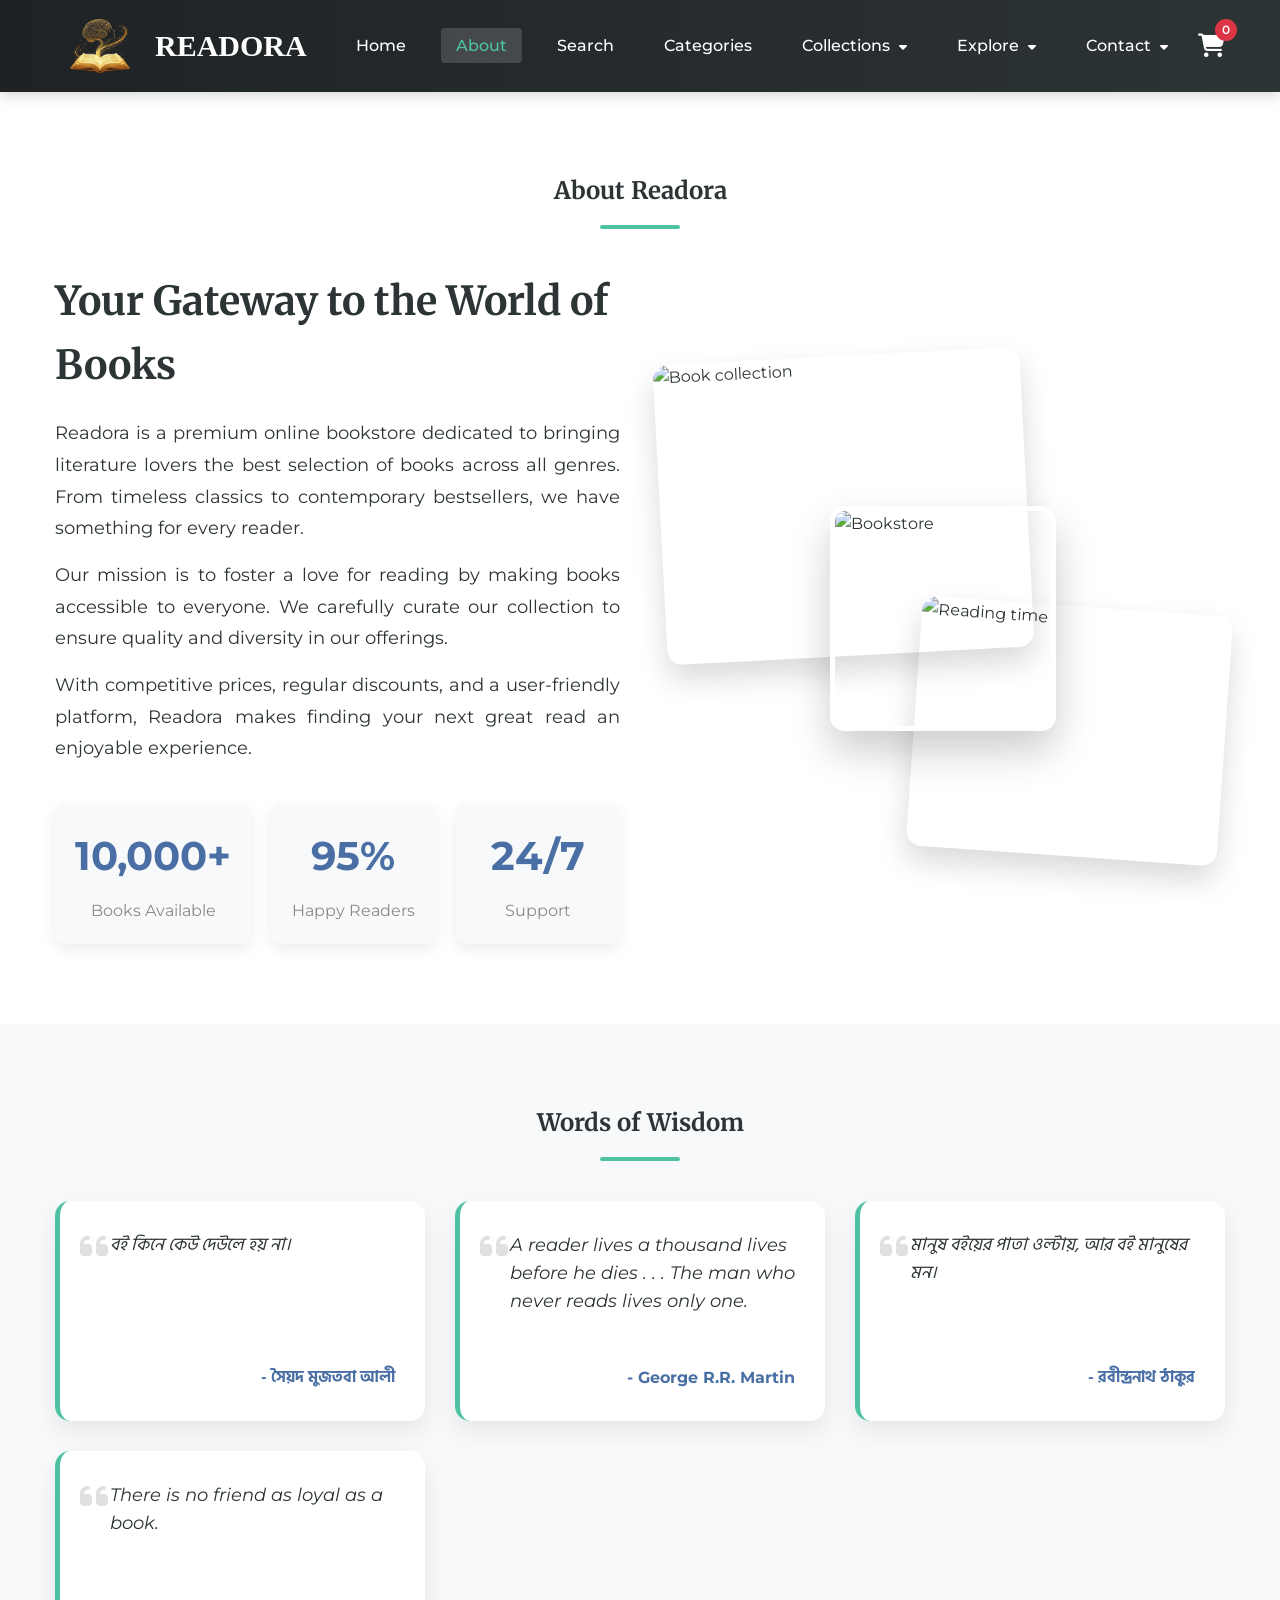
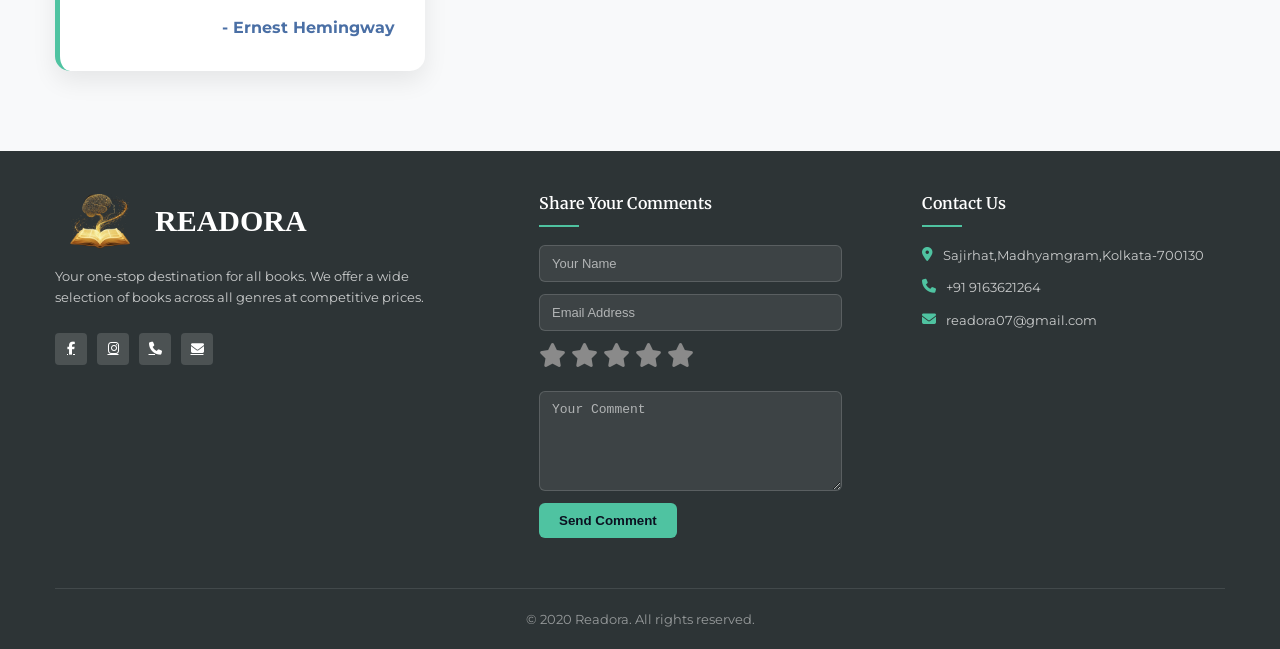
==== about.html @ 70862dcf "Add files via upload" ====
<!DOCTYPE html>
<html lang="en">
<head>
    <meta charset="UTF-8">
    <meta name="viewport" content="width=device-width, initial-scale=1.0">
    <title>About Readora - Online Book Store</title>
    <link rel="stylesheet" href="https://cdnjs.cloudflare.com/ajax/libs/font-awesome/6.4.0/css/all.min.css">
    <link href="https://fonts.googleapis.com/css2?family=Merriweather:wght@300;400;700&family=Montserrat:wght@300;400;500;700&display=swap" rel="stylesheet">
    <link href="https://fonts.googleapis.com/css2?family=Hind+Siliguri:wght@400;700&display=swap" rel="stylesheet">
    <style>
        * {
            margin: 0;
            padding: 0;
            box-sizing: border-box;
        }

        :root {
            --primary: #4a6fa5;
            --secondary: #166088;
            --accent: #4fc3a1;
            --accent-dark: #3a9378;
            --light: #f8f9fa;
            --dark: #2d3436;
            --darker: #1e2224;
            --danger: #dc3545;
            --success: #28a745;
            --warning: #ffc107;
            --gray: #8a8a8a;
            --light-gray: #e0e0e0;
        }

        body {
            background-color: #f5f7f9;
            color: var(--dark);
            line-height: 1.6;
            font-family: 'Montserrat', sans-serif;
            scroll-behavior: smooth;
        }

        h1, h2, h3, h4, h5 {
            font-family: 'Merriweather', serif;
            font-weight: 700;
        }

        .container {
            width: 100%;
            max-width: 1200px;
            margin: 0 auto;
            padding: 0 15px;
        }

        /* Header Styles */
        header {
            background: linear-gradient(to right, var(--darker), var(--dark));
            color: white;
            padding: 1rem 0;
            box-shadow: 0 4px 12px rgba(0, 0, 0, 0.15);
            position: sticky;
            top: 0;
            z-index: 100;
        }

        .header-content {
            display: flex;
            justify-content: space-between;
            align-items: center;
        }

        .logo { font-size: 1.8rem; font-weight: 700; display: flex; align-items: center; text-decoration: none; color: white;}
        .logo i { margin-right: 10px; color: var(--accent); font-size: 2.2rem; }


        nav {
            display: flex;
            align-items: center;
        }

        nav ul {
            display: flex;
            list-style: none;
        }

        nav ul li {
            margin-left: 20px;
        }

        nav ul li a {
            color: white;
            text-decoration: none;
            font-weight: 500;
            padding: 8px 15px;
            border-radius: 4px;
            transition: all 0.3s;
        }

        nav ul li a:hover,
        nav ul li a.active {
            background: rgba(255, 255, 255, 0.15);
            color: var(--accent);
        }
        
        nav ul li.dropdown {
            position: relative;
        }

        nav ul li.dropdown .dropdown-menu {
            display: none;
            position: absolute;
            top: 100%;
            left: 0;
            background: var(--darker);
            list-style: none;
            padding: 10px 0;
            margin: 0;
            border-radius: 4px;
            box-shadow: 0 8px 16px rgba(0,0,0,0.3);
            min-width: 160px;
            opacity: 0;
            visibility: hidden;
            transition: opacity 0.3s ease, visibility 0.3s ease;
            z-index: 1001;
        }

        nav ul li.dropdown:hover .dropdown-menu {
            display: block;
            opacity: 1;
            visibility: visible;
        }

        nav ul li.dropdown .dropdown-menu li {
            margin: 0;
        }

        nav ul li.dropdown .dropdown-menu li a {
            padding: 10px 20px;
            display: block;
            width: 100%;
            text-align: left;
            white-space: nowrap;
        }
        nav ul li a .fa-caret-down {
            margin-left: 5px;
            font-size: 0.8em;
        }

        .header-right-icons {
            display: flex;
            align-items: center;
            gap: 25px;
        }

        .cart-icon {
            position: relative;
            cursor: pointer;
            font-size: 1.5rem;
        }

        .cart-badge {
            position: absolute;
            top: -8px;
            right: -12px;
            background: var(--danger);
            color: white;
            width: 22px;
            height: 22px;
            border-radius: 50%;
            display: flex;
            justify-content: center;
            align-items: center;
            font-size: 12px;
            font-weight: 600;
        }

        .menu-toggle {
            display: none;
            flex-direction: column;
            justify-content: space-around;
            width: 30px;
            height: 25px;
            background: transparent;
            border: none;
            cursor: pointer;
            padding: 0;
            z-index: 1001;
        }

        .menu-toggle span {
            width: 100%;
            height: 3px;
            background-color: white;
            border-radius: 5px;
            transition: all 0.3s linear;
        }
        
        .section-title {
            text-align: center;
            margin-bottom: 2.5rem;
            position: relative;
        }

        .section-title:after {
            content: '';
            display: block;
            width: 80px;
            height: 4px;
            background: var(--accent);
            margin: 15px auto;
            border-radius: 2px;
        }
        
        #about {
            background: white;
            padding: 80px 0;
            position: relative;
            overflow: hidden;
        }

        .about-content {
            display: grid;
            grid-template-columns: 1fr 1fr;
            gap: 40px;
            align-items: center;
            position: relative;
        }

        .about-text h2 {
            margin-bottom: 20px;
            font-size: 2.5rem;
        }

        .about-text p {
            margin-bottom: 15px;
            line-height: 1.8;
            font-size: 1.1rem;
            text-align: justify;
        }

        .about-image-collage {
            position: relative;
            height: 500px;
        }

        .about-img {
            position: absolute;
            border-radius: 15px;
            overflow: hidden;
            box-shadow: 0 15px 30px rgba(0, 0, 0, 0.15);
            transition: all 0.4s ease;
        }

        .about-img-1 {
            width: 65%;
            height: 60%;
            top: 0;
            left: 0;
            z-index: 2;
            transform: rotate(-3deg);
        }

        .about-img-2 {
            width: 55%;
            height: 50%;
            bottom: 0;
            right: 0;
            z-index: 2;
            transform: rotate(4deg);
        }

        .about-img-3 {
            width: 40%;
            height: 45%;
            top: 30%;
            left: 30%;
            z-index: 3;
            transform: rotate(0deg);
            border: 5px solid white;
            box-shadow: 0 20px 40px rgba(0, 0, 0, 0.2);
        }

        .about-img:hover {
            transform: scale(1.05) rotate(0deg);
            z-index: 4;
        }

        .about-img img {
            width: 100%;
            height: 100%;
            object-fit: cover;
        }

        .about-stats {
            display: grid;
            grid-template-columns: repeat(3, 1fr);
            gap: 20px;
            margin-top: 40px;
            text-align: center;
        }

        .stat-item {
            padding: 20px;
            background: var(--light);
            border-radius: 10px;
            box-shadow: 0 5px 15px rgba(0, 0, 0, 0.08);
        }

        .stat-number {
            font-size: 2.5rem;
            font-weight: 700;
            color: var(--primary);
            margin-bottom: 10px;
        }

        .stat-text {
            font-size: 1rem;
            color: var(--gray);
        }

        .quotes-section {
            padding: 80px 0;
            background-color: var(--light);
        }

        .quotes-grid {
            display: grid;
            grid-template-columns: repeat(auto-fit, minmax(280px, 1fr));
            gap: 30px;
        }

        .quote-card {
            background: white;
            padding: 30px;
            border-radius: 15px;
            box-shadow: 0 10px 25px rgba(0,0,0,0.08);
            border-left: 5px solid var(--accent);
            position: relative;
            transition: all 0.3s ease;
            display: flex;
            flex-direction: column;
            justify-content: space-between;
            min-height: 220px;
        }
        
        .quote-card:hover {
            transform: translateY(-8px);
            box-shadow: 0 15px 30px rgba(0,0,0,0.12);
        }
        
        .quote-card::before {
            content: '\f10d';
            font-family: "Font Awesome 6 Free";
            font-weight: 900;
            position: absolute;
            top: 20px;
            left: 20px;
            font-size: 2rem;
            color: var(--light-gray);
            z-index: 1;
        }

        .quote-text {
            font-size: 1.1rem;
            font-style: italic;
            margin-bottom: 15px;
            position: relative;
            z-index: 2;
            padding-left: 20px;
        }

        .quote-author {
            font-weight: 700;
            color: var(--primary);
            text-align: right;
            margin-top: auto;
        }
        
        .bengali-quote .quote-text,
        .bengali-quote .quote-author {
            font-family: 'Hind Siliguri', sans-serif;
        }

        /* Footer */
        footer { 
            background: #2d3436; 
            color: white; 
            padding: 40px 0 20px; 
        }
        
        .footer-content { 
            display: grid; 
            grid-template-columns: 2fr 1.5fr 1.5fr; 
            gap: 80px; 
            margin-bottom: 50px; 
        }
        
        .footer-logo { 
            font-size: 1.4rem; 
            font-weight: 700; 
            margin-bottom: 15px; 
            display: flex; 
            align-items: center; 
        }
        
        .footer-logo i { 
            margin-right: 10px; 
            color: var(--accent); 
            font-size: 1.6rem; 
        }
        
        .footer-about p { 
            margin-bottom: 25px; 
            line-height: 1.6; 
            color: rgba(255, 255, 255, 0.75); 
            font-size: 13px; 
        }
        
        .social-links { 
            display: flex; 
            gap: 10px; 
            margin-top: 25px; 
        }
        
        .social-link { 
            display: inline-flex; 
            align-items: center; 
            justify-content: center; 
            width: 32px; 
            height: 32px; 
            background: rgba(255, 255, 255, 0.15); 
            border-radius: 4px; 
            color: white; 
            transition: all 0.3s; 
            font-size: 13px; 
        }
        
        .social-link:hover { 
            background: var(--accent); 
            transform: translateY(-2px); 
        }
        
        .footer-heading { 
            font-size: 1rem; 
            margin-bottom: 18px; 
            position: relative; 
            padding-bottom: 10px; 
            font-weight: 600; 
        }
        
        .footer-heading:after { 
            content: ''; 
            position: absolute; 
            left: 0; 
            bottom: 0; 
            width: 40px; 
            height: 2px; 
            background: var(--accent); 
        }
        
        .footer-links ul { 
            list-style: none; 
        }
        
        .footer-links ul li { 
            margin-bottom: 10px; 
        }
        
        .footer-links ul li a { 
            color: rgba(255, 255, 255, 0.7); 
            text-decoration: none; 
            transition: all 0.3s; 
            font-size: 13px; 
        }
        .footer-links ul li a i {
            margin-left: 6px;
            font-size: 0.7rem;
        }
        .footer-links ul li.has-sub .sub-links {
            list-style: none;
            margin-top: 8px;
            margin-left: 14px;
        }
        .footer-links ul li.has-sub .sub-links li {
            margin-bottom: 8px;
        }
        .footer-links ul li.has-sub .sub-links li a {
            font-size: 12.5px;
            color: rgba(255, 255, 255, 0.65);
        }
        
        .footer-links ul li a:hover { 
            color: var(--accent); 
            padding-left: 5px; 
        }

        .footer-comments form {
            display: flex;
            flex-direction: column;
            gap: 12px;
        }
        .footer-comments input,
        .footer-comments textarea {
            width: 100%;
            padding: 10px 12px;
            border-radius: 6px;
            border: 1px solid rgba(255, 255, 255, 0.15);
            background: rgba(255, 255, 255, 0.08);
            color: #fff;
            font-size: 13px;
            transition: border-color 0.3s ease, background 0.3s ease;
        }
        .footer-comments input::placeholder,
        .footer-comments textarea::placeholder {
            color: rgba(255, 255, 255, 0.6);
        }
        .footer-comments input:focus,
        .footer-comments textarea:focus {
            outline: none;
            border-color: var(--accent);
            background: rgba(255, 255, 255, 0.12);
        }
        .footer-comments textarea {
            min-height: 100px;
            resize: vertical;
        }
        .footer-comments button {
            align-self: flex-start;
            padding: 10px 20px;
            border: none;
            border-radius: 6px;
            background: var(--accent);
            color: #0b1221;
            font-weight: 600;
            cursor: pointer;
            transition: background 0.3s ease, transform 0.3s ease;
        }
        .footer-comments button:hover {
            background: #fff;
            transform: translateY(-2px);
        }
        
        /* NEW: Star Rating CSS */
        .footer-comments .star-rating {
            display: flex;
            justify-content: flex-start;
            gap: 5px;
            margin-bottom: 12px;
            font-size: 1.5rem;
            color: var(--gray);
            cursor: pointer;
        }
        .footer-comments .star-rating > .fa-star {
            transition: color 0.2s;
        }
        .footer-comments .star-rating:hover .fa-star {
            color: #ffdd6a;
        }
        .footer-comments .star-rating .fa-star:hover ~ .fa-star {
            color: var(--gray);
        }
        .footer-comments .star-rating > .fa-star.selected {
            color: var(--warning);
        }
        
        .contact-info p { 
            display: flex; 
            align-items: flex-start; 
            margin-bottom: 12px; 
            color: rgba(255, 255, 255, 0.75); 
            font-size: 13px; 
        }
        
        .contact-info i { 
            margin-right: 10px; 
            color: var(--accent); 
            margin-top: 2px; 
            font-size: 14px; 
        }
        
        .copyright { 
            text-align: center; 
            padding-top: 20px; 
            border-top: 1px solid rgba(255, 255, 255, 0.1); 
            color: rgba(255, 255, 255, 0.5); 
            font-size: 13px; 
        }
        
        /* Modal, Cart & Order Confirmation Styles */
        .modal, .order-confirm-modal, .custom-alert {
            display: none; position: fixed; z-index: 2000; left: 0; top: 0; width: 100%; height: 100%;
            background-color: rgba(0,0,0,0.6); align-items: center; justify-content: center;
        }
        .modal-content, .order-confirm-content, .custom-alert-content {
            background-color: #fff; margin: auto; border-radius: 12px; width: 90%;
            position: relative; box-shadow: 0 5px 15px rgba(0,0,0,0.3); animation: modalFade 0.3s;
        }
        .modal-content { max-width: 800px; max-height: 90vh; overflow: hidden; display: flex; flex-direction: column; }
        .order-confirm-content { max-width: 500px; text-align: left; }
        .custom-alert-content { max-width: 400px; text-align: center; padding: 25px; }
        @keyframes modalFade { from { opacity: 0; transform: translateY(-60px); } to { opacity: 1; transform: translateY(0); } }
        .modal-header { padding: 20px; border-bottom: 1px solid var(--light-gray); flex-shrink: 0; }
        .close-cart-modal, .close-confirm-modal, .close-alert-btn { font-size: 28px; cursor: pointer; color: var(--gray); transition: color 0.3s; position: absolute; top: 15px; right: 20px; z-index: 10; }
        .close-cart-modal:hover, .close-confirm-modal:hover, .close-alert-btn:hover { color: var(--dark); }
        .modal-body { padding: 30px; overflow-y: auto; flex-grow: 1; }
        .cart-item { display: flex; align-items: center; gap: 15px; border-bottom: 1px solid var(--light-gray); padding: 15px 0; }
        .cart-item:last-child { border-bottom: none; }
        .cart-item-img { width: 80px; height: 120px; object-fit: cover; border-radius: 4px; }
        .cart-item-info { flex-grow: 1; }
        .cart-item-info h4 { font-size: 16px; margin-bottom: 5px; }
        .cart-item-price { font-weight: 600; color: var(--secondary); }
        .cart-item-quantity { display: flex; align-items: center; gap: 10px; }
        .quantity-btn { width: 30px; height: 30px; border: 1px solid var(--light-gray); background: white; cursor: pointer; border-radius: 50%; }
        .cart-item-remove { color: var(--danger); cursor: pointer; font-size: 1.2rem; }
        .cart-empty-message { text-align: center; padding: 50px 0; color: var(--gray); }
        .cart-footer { padding: 20px 30px; border-top: 1px solid var(--light-gray); background: var(--light); display: flex; justify-content: space-between; align-items: center; flex-shrink: 0; }
        .cart-total { font-size: 1.2rem; }
        .order-confirm-header { padding: 20px; border-bottom: 1px solid var(--light-gray); background: var(--light); }
        .order-confirm-header h2 { font-size: 1.5rem; color: var(--primary); margin:0;}
        .order-confirm-body { padding: 30px; }
        .order-message { background: #f9f9f9; border-left: 4px solid var(--accent); padding: 15px; margin-top: 10px; border-radius: 4px; font-size: 14px; white-space: pre-wrap; max-height: 250px; overflow-y: auto; }
        .order-actions { margin-top: 25px; }
        .btn-copy-messenger { background: var(--primary); color: white; border: none; padding: 15px; border-radius: 4px; cursor: pointer; font-weight: 600; display: flex; align-items: center; justify-content: center; gap: 10px; width: 100%; }
        .btn-copy-messenger:disabled { background-color: var(--gray); cursor: not-allowed; }
        
        .btn { padding: 10px 15px; border: none; border-radius: 4px; cursor: pointer; font-size: 14px; font-weight: 600; transition: all 0.3s; display: inline-flex; align-items: center; justify-content: center; }
        .btn-primary { background: var(--primary); color: white; }
        .btn-large { padding: 15px 25px; font-size: 16px; }
        .btn-primary:hover { background: var(--secondary); }
        
        .cart-checkout-buttons { display: flex; gap: 10px; }
        .btn-instagram { background: linear-gradient(45deg, #f09433, #e6683c, #dc2743, #cc2366, #bc1888); color: white; border: none; }
        .btn-instagram:hover { opacity: 0.9; transform: translateY(-2px); }
        
        /* Responsive Styles */
        @media (max-width: 992px) {
            .about-content { grid-template-columns: 1fr; }
            .about-image-collage { height: 400px; margin-top: 40px; }
        }
        @media (max-width: 768px) {
            nav { position: fixed; top: 0; right: -300px; width: 300px; height: 100vh; background: var(--darker); box-shadow: -5px 0 15px rgba(0,0,0,0.2); transition: right 0.3s ease-in-out; z-index: 1000; padding-top: 80px; flex-direction: column; align-items: stretch; }
            nav.active { right: 0; }
            nav ul { flex-direction: column; padding: 0; width: 100%; text-align: center; }
            nav ul li { margin: 0; }
            nav ul li a { display: block; padding: 18px 20px; border-bottom: 1px solid rgba(255, 255, 255, 0.1); }
            nav ul li.dropdown .dropdown-menu { display: block; position: static; background: var(--dark); box-shadow: none; padding: 0; max-height: 0; overflow: hidden; transition: max-height 0.3s ease-in-out; }
            nav ul li.dropdown.open .dropdown-menu { max-height: 500px; }
            .menu-toggle { display: flex; }
            .menu-toggle.active span:nth-child(1) { transform: rotate(45deg) translate(5px, 5px); }
            .menu-toggle.active span:nth-child(2) { opacity: 0; }
            .menu-toggle.active span:nth-child(3) { transform: rotate(-45deg) translate(7px, -6px); }
            .about-stats { grid-template-columns: 1fr; }
            .footer-content { grid-template-columns: 1fr; text-align: center; gap: 40px; }
            .footer-heading:after { left: 50%; transform: translateX(-50%); }
            .contact-info p, .social-links { justify-content: center; }
            .cart-footer { flex-direction: column; gap: 15px; align-items: stretch;}
            .cart-checkout-buttons { flex-direction: column; width: 100%;}
            .cart-footer .btn-large { width: 100%; }
        }
        @media (min-width: 769px) { .header-right-icons .menu-toggle { display: none; } }
        @media (max-width: 480px) {
            .about-image-collage { height: 300px; }
            .footer-logo { justify-content: center; }
            .footer-heading { font-size: 1.1rem; }
            .contact-info p { font-size: 0.9rem; }
        }
    </style>
</head>
<body>
    <header>
        <div class="container header-content">
           <a href="index.html" class="logo" style="font-family: Algerian; display:flex; align-items:center; gap:10px; height:60px;">
    <img src="logo2.png" alt="Readora Logo" style="width:90px; height:90px; object-fit:contain; border-radius:50%;">
    <span style="font-size:30px;">READORA</span>
</a>

            
            <nav id="main-nav">
               <ul>
                    <li><a href="index.html">Home</a></li>
                    <li><a href="about.html" class="active">About</a></li>
                    <li><a href="index.html#search">Search</a></li>
                    <li><a href="index.html#categories">Categories</a></li>
                    <li class="dropdown">
                        <a href="#">Collections <i class="fas fa-caret-down"></i></a>
                        <ul class="dropdown-menu">
                            <li><a href="newarrival.html">New Arrivals</a></li>
                            <li><a href="bestselling.html">Bestselling</a></li>
                        </ul>
                    </li>
                     <li class="dropdown">
                        <a href="#">Explore <i class="fas fa-caret-down"></i></a>
                        <ul class="dropdown-menu">
                            <li><a href="publications.html">Publications</a></li>
                            <li><a href="authors.html">Authors</a></li>
                        </ul>
                    </li>
                    <li class="dropdown">
                        <a href="#" class="nav-link" onclick="event.preventDefault()">Contact <i class="fas fa-caret-down"></i></a>
                        <ul class="dropdown-menu">
                            <li><a href="#footer" class="smooth-scroll">Contact Us</a></li>
                            <li><a href="Review.html">Reviews</a></li>
                        </ul>
                    </li>
                </ul>
            </nav>

            <div class="header-right-icons">
                 <div class="cart-icon" id="cart-icon">
                    <i class="fas fa-shopping-cart"></i>
                    <span id="cart-badge" class="cart-badge">0</span>
                </div>
                <button class="menu-toggle" id="menu-toggle">
                    <span></span>
                    <span></span>
                    <span></span>
                </button>
            </div>
        </div>
    </header>
    
    <main>
        <section id="about">
            <div class="container">
                <h2 class="section-title">About Readora</h2>
                <div class="about-content">
                    <div class="about-text">
                        <h2>Your Gateway to the World of Books</h2>
                        <p>Readora is a premium online bookstore dedicated to bringing literature lovers the best selection of books across all genres. From timeless classics to contemporary bestsellers, we have something for every reader.</p>
                        <p>Our mission is to foster a love for reading by making books accessible to everyone. We carefully curate our collection to ensure quality and diversity in our offerings.</p>
                        <p>With competitive prices, regular discounts, and a user-friendly platform, Readora makes finding your next great read an enjoyable experience.</p>
                        
                        <div class="about-stats">
                            <div class="stat-item">
                                <div class="stat-number">10,000+</div>
                                <div class="stat-text">Books Available</div>
                            </div>
                            <div class="stat-item">
                                <div class="stat-number">95%</div>
                                <div class="stat-text">Happy Readers</div>
                            </div>
                            <div class="stat-item">
                                <div class="stat-number">24/7</div>
                                <div class="stat-text">Support</div>
                            </div>
                        </div>
                    </div>
                    <div class="about-image-collage">
                        <div class="about-img about-img-1">
                            <img src="https://images.unsplash.com/photo-1551029506-0807df4e2031?ixlib=rb-4.0.3&ixid=M3wxMjA3fDB8MHxwaG90by1wYWdlfHx8fGVufDB8fHx8fA%D%D&auto=format&fit=crop&w=800&q=80" alt="Book collection">
                        </div>
                        <div class="about-img about-img-2">
                            <img src="https://images.unsplash.com/photo-1544716278-ca5e3f4abd8c?ixlib=rb-4.0.3&ixid=M3wxMjA3fDB8MHxwaG90by1wYWdlfHx8fGVufDB8fHx8fA%D%D&auto=format&fit=crop&w=800&q=80" alt="Reading time">
                        </div>
                        <div class="about-img about-img-3">
                            <img src="https://images.unsplash.com/photo-1532012197267-da84d127e765?ixlib=rb-4.0.3&ixid=M3wxMjA3fDB8MHxwaG90by1wYWdlfHx8fGVufDB8fHx8fA%D%D&auto=format&fit=crop&w=800&q=80" alt="Bookstore">
                        </div>
                    </div>
                </div>
            </div>
        </section>

        <section class="quotes-section">
            <div class="container">
                <h2 class="section-title">Words of Wisdom</h2>
                <div class="quotes-grid">
                    <div class="quote-card bengali-quote">
                        <div>
                            <p class="quote-text">বই কিনে কেউ দেউলে হয় না।</p>
                        </div>
                        <p class="quote-author">- সৈয়দ মুজতবা আলী</p>
                    </div>
                    <div class="quote-card">
                        <div>
                           <p class="quote-text">A reader lives a thousand lives before he dies . . . The man who never reads lives only one.</p>
                        </div>
                        <p class="quote-author">- George R.R. Martin</p>
                    </div>
                    <div class="quote-card bengali-quote">
                         <div>
                           <p class="quote-text">মানুষ বইয়ের পাতা ওল্টায়, আর বই মানুষের মন।</p>
                        </div>
                        <p class="quote-author">- রবীন্দ্রনাথ ঠাকুর</p>
                    </div>
                    <div class="quote-card">
                        <div>
                            <p class="quote-text">There is no friend as loyal as a book.</p>
                        </div>
                        <p class="quote-author">- Ernest Hemingway</p>
                    </div>
                </div>
            </div>
        </section>
    </main>

    <div id="cart-modal" class="modal">
        <div class="modal-content">
            <div class="modal-header">
                <h2>Your Shopping Cart</h2>
                <span class="close-cart-modal">&times;</span>
            </div>
            <div class="modal-body" id="cart-items-container">
            </div>
            <div class="cart-footer">
                <div class="cart-total">
                    <strong>Total:</strong> <span id="cart-total-price">₹0</span>
                </div>
                <div class="cart-checkout-buttons">
                    <button id="checkout-btn" class="btn btn-primary btn-large">
                        <i class="fab fa-facebook-messenger"></i> FB Chat to Order
                    </button>
                    <button id="checkout-insta-btn" class="btn btn-instagram btn-large">
                        <i class="fab fa-instagram"></i> Insta Chat to Order
                    </button>
                </div>
            </div>
        </div>
    </div>
    
    <div id="order-confirm-modal" class="order-confirm-modal">
        <div class="order-confirm-content">
            <div class="order-confirm-header">
                <h2>Order Confirmation</h2>
                <span class="close-confirm-modal">&times;</span>
            </div>
            <div class="order-confirm-body">
                <p>Review your order, copy the message, and paste it into the chat to confirm.</p>
                <div class="order-message" id="order-message-text"></div>
                <div class="order-actions">
                    <button id="copy-and-redirect-btn" class="btn-copy-messenger">
                        </button>
                </div>
            </div>
        </div>
    </div>
    <div id="custom-alert-modal" class="custom-alert">
        <div class="custom-alert-content">
            <span class="close-alert-btn">&times;</span>
            <p id="custom-alert-message"></p>
        </div>
    </div>


     <footer id="footer" class="section-target">
        <div class="container">
            <div class="footer-content">
                <div class="footer-about">
                    <div class="footer-logo">
                        <a href="index.html" class="logo" style="font-family: Algerian; display:flex; align-items:center; gap:10px; height:60px;">
    <img src="logo2.png" alt="Readora Logo" style="width:90px; height:90px; object-fit:contain; border-radius:50%;">
    <span style="font-size:30px;">READORA</span>
</a>

                    </div>
                    <p>Your one-stop destination for all books. We offer a wide selection of books across all genres at competitive prices.</p>
                    <div class="social-links">
                        <a href="https://www.facebook.com/share/17JzLNsUGm/" class="social-link facebook"><i class="fab fa-facebook-f"></i></a>
                        <a href="https://www.instagram.com/readorabookshop?igsh=MWxvZDk4cmswMGk1MA==" class="social-link instagram"><i class="fab fa-instagram"></i></a>
                        <a href="tel:+919163621264" class="social-link call"><i class="fas fa-phone"></i></a>
                        <a href="mailto:readora07@gmail.com" class="social-link email"><i class="fas fa-envelope"></i></a>
                    </div>
                </div>
                
                <div class="footer-comments">
                    <h3 class="footer-heading">Share Your Comments</h3>
                    <form class="comment-form">
                        <input type="text" name="name" placeholder="Your Name" required>
                        <input type="email" name="email" placeholder="Email Address" required>
                        <div class="star-rating">
                            <i class="fas fa-star" data-value="1"></i><i class="fas fa-star" data-value="2"></i><i class="fas fa-star" data-value="3"></i><i class="fas fa-star" data-value="4"></i><i class="fas fa-star" data-value="5"></i>
                        </div>
                        <input type="hidden" name="rating" id="rating-input" value="0">
                        <textarea name="message" placeholder="Your Comment" required></textarea>
                        <button type="submit">Send Comment</button>
                    </form>
                </div>
                
                <div class="contact-info">
                    <h3 class="footer-heading">Contact Us</h3>
                    <p><i class="fas fa-map-marker-alt"></i> Sajirhat,Madhyamgram,Kolkata-700130</p>
                    <p><i class="fas fa-phone"></i> +91 9163621264</p>
                    <p><i class="fas fa-envelope"></i>readora07@gmail.com</p>
                </div>
            </div>
            
            <div class="copyright">
                <p>&copy; 2020 Readora. All rights reserved.</p>
            </div>
        </div>
    </footer>

   <script>
    const COMMENT_SCRIPT_URL = 'https://script.google.com/macros/s/AKfycbzB8EpgD4l6bufe8xpFIWGkT8UnJ4PFYpdH3l1X8TJeYnDRK630cvKKN-a4FJ0pp_G2/exec';

    // --- START: SCRIPT FOR about.html ---

    // Global state
    let cart = JSON.parse(localStorage.getItem('readoraCart')) || [];

    // DOM Elements
    const cartIcon = document.getElementById('cart-icon');
    const cartBadge = document.getElementById('cart-badge');
    const cartModal = document.getElementById('cart-modal');
    const closeCartModalBtn = cartModal.querySelector('.close-cart-modal');
    const cartItemsContainer = document.getElementById('cart-items-container');
    const cartTotalPriceEl = document.getElementById('cart-total-price');
    const checkoutBtn = document.getElementById('checkout-btn');
    const checkoutInstaBtn = document.getElementById('checkout-insta-btn');
    const menuToggle = document.getElementById('menu-toggle');
    const mainNav = document.getElementById('main-nav');

    // --- UTILITY FUNCTIONS ---
    function showCustomAlert(message) {
        const modal = document.getElementById('custom-alert-modal');
        if (modal) {
            modal.querySelector('#custom-alert-message').textContent = message;
            modal.style.display = 'flex';
        }
    }

    function copyToClipboard(text) {
        return navigator.clipboard.writeText(text);
    }
    
    // NEW: Function to update star display
    function updateStars(rating) {
        const stars = document.querySelectorAll('.star-rating .fa-star');
        stars.forEach(star => {
            star.classList.toggle('selected', star.dataset.value <= rating);
        });
    }


    // --- CART FUNCTIONS ---
    function saveCartToStorage() {
        localStorage.setItem('readoraCart', JSON.stringify(cart));
    }

    function updateCartBadge() {
        if (cartBadge) {
            cartBadge.textContent = cart.length; // FIXED to show unique books
        }
    }

    function displayCart() {
        const allBooks = JSON.parse(localStorage.getItem('readoraBooks')) || [];
        cartItemsContainer.innerHTML = '';
        const checkoutButtons = cartModal.querySelector('.cart-checkout-buttons');

        if (cart.length === 0) {
            cartItemsContainer.innerHTML = `<p class="cart-empty-message">Your cart is empty.</p>`;
            if(checkoutButtons) checkoutButtons.style.display = 'none';
        } else {
            cart.forEach(item => {
                 // Try to fetch image/details from allBooks if needed, though most cart items should have them
                const bookDetails = allBooks.find(b => String(b.id) === String(item.id)) || item;

                const cartItemEl = document.createElement('div');
                cartItemEl.className = 'cart-item';
                const imageUrl = bookDetails.frontImg || bookDetails.img || 'https://via.placeholder.com/80x120.png?text=No+Image';
                cartItemEl.innerHTML = `
                    <img src="${imageUrl}" alt="${bookDetails.title}" class="cart-item-img" onerror="this.onerror=null;this.src='https://via.placeholder.com/80x120.png?text=No+Image';">
                    <div class="cart-item-info">
                        <h4>${bookDetails.title}</h4>
                        <p class="cart-item-price">₹${bookDetails.price}</p>
                    </div>
                    <div class="cart-item-quantity">
                        <button class="quantity-btn" data-id="${bookDetails.id}" data-change="-1">-</button>
                        <span>${item.quantity}</span>
                        <button class="quantity-btn" data-id="${bookDetails.id}" data-change="1">+</button>
                    </div>
                    <i class="fas fa-trash cart-item-remove" data-id="${bookDetails.id}"></i>
                `;
                cartItemsContainer.appendChild(cartItemEl);
            });
            if(checkoutButtons) checkoutButtons.style.display = 'flex';
        }

        updateCartTotal();
        addCartEventListeners();
        if(cartModal) cartModal.style.display = 'block';
    }

    function addCartEventListeners() {
        cartItemsContainer.querySelectorAll('.quantity-btn, .cart-item-remove').forEach(btn => {
            btn.addEventListener('click', e => {
                const itemId = e.currentTarget.dataset.id;
                const isRemove = e.currentTarget.classList.contains('cart-item-remove');
                
                if (isRemove) {
                    removeFromCart(itemId);
                } else {
                    const change = parseInt(e.currentTarget.dataset.change);
                    updateQuantity(itemId, change);
                }
            });
        });
    }

    function updateQuantity(itemId, change) {
        const itemInCart = cart.find(item => String(item.id) === String(itemId));
        if (itemInCart) {
            itemInCart.quantity += change;
            if (itemInCart.quantity <= 0) {
                removeFromCart(itemId);
            } else {
                saveCartToStorage();
                displayCart();
            }
        }
    }

    function removeFromCart(itemId) {
        cart = cart.filter(item => String(item.id) !== String(itemId));
        saveCartToStorage();
        displayCart();
        updateCartBadge();
    }

    function updateCartTotal() {
        const total = cart.reduce((sum, item) => sum + (item.price * item.quantity), 0);
        if(cartTotalPriceEl) cartTotalPriceEl.textContent = `₹${total}`;
    }

    function handleCheckoutWithPlatform(platform) {
        const dateTime = new Date().toLocaleString('en-IN', { dateStyle: 'short', timeStyle: 'short' });
        let orderDetails = "I would like to order the following books:\n\n";
        cart.forEach(item => {
            orderDetails += `📖 ${item.title}\n✍️ by ${item.author || 'N/A'}\n🏢 Publisher: ${item.publication || 'N/A'}\n- Qty: ${item.quantity}, Price: ₹${item.price * item.quantity}\n\n`;
        });
        const total = cart.reduce((sum, item) => sum + (item.price * item.quantity), 0);
        orderDetails += `--------------------\n💰 Total Bill: ₹${total}\n📅 Order Time: ${dateTime}\n\nPlease confirm availability and delivery details.`;
        showOrderConfirmModal(orderDetails, platform);
        if (cartModal) cartModal.style.display = 'none';
    }

    function showOrderConfirmModal(orderText, platform) {
        const modal = document.getElementById('order-confirm-modal');
        if (!modal) return;
        modal.querySelector('#order-message-text').innerText = orderText;
        const copyBtn = modal.querySelector('#copy-and-redirect-btn');

        const platformDetails = {
            facebook: { url: 'https://www.messenger.com/t/718957201308613', name: 'Messenger', icon: 'fa-facebook-messenger', style: '' },
            instagram: { url: 'https://www.instagram.com/direct/t/17847140604595484/', name: 'Instagram', icon: 'fa-instagram', style: 'linear-gradient(45deg, #f09433, #e6683c, #dc2743, #cc2366, #bc1888)' }
        };
        const details = platformDetails[platform];

        copyBtn.innerHTML = `<i class="fab ${details.icon}"></i> Copy & Go to ${details.name}`;
        copyBtn.style.background = details.style;
        modal.style.display = 'flex';
        
        const closeModalHandler = () => {
            modal.style.display = 'none';
            copyBtn.style.background = '';
        };
        modal.querySelector('.close-confirm-modal').onclick = closeModalHandler;

        copyBtn.onclick = async function() {
            this.innerHTML = `<i class="fas fa-spinner fa-spin"></i> Copying...`;
            this.disabled = true;
            try {
                await copyToClipboard(orderText);
                window.open(details.url, '_blank');
            } catch (err) { console.error('Failed to copy or open:', err); } 
            finally { setTimeout(() => { this.disabled = false; closeModalHandler(); }, 1000); }
        };
    }

    // --- INITIALIZATION & EVENT LISTENERS ---
    document.addEventListener('DOMContentLoaded', function() {
        updateCartBadge();
        
        // Add click event to cart icon to redirect to payment.html
        const cartIcon = document.getElementById('cart-icon');
        if (cartIcon) {
            cartIcon.addEventListener('click', function(e) {
                e.preventDefault();
                window.location.href = 'payment.html';
            });
        }

        // Mobile menu toggle
        if (menuToggle && mainNav) {
            menuToggle.addEventListener('click', function(e) {
                e.stopPropagation();
                this.classList.toggle('active');
                mainNav.classList.toggle('active');
                if (!mainNav.classList.contains('active')) {
                    document.querySelectorAll('.dropdown').forEach(dropdown => dropdown.classList.remove('open'));
                }
            });
        }

        // Cart icon
        if (cartIcon) {
            cartIcon.addEventListener('click', displayCart);
        }

        // Dropdown functionality
        document.querySelectorAll('.dropdown > a').forEach(dropdownToggle => {
            const newToggle = dropdownToggle.cloneNode(true);
            dropdownToggle.parentNode.replaceChild(newToggle, dropdownToggle);
            newToggle.addEventListener('click', function(e) {
                e.preventDefault();
                e.stopPropagation();
                const dropdown = this.parentElement;
                const isOpen = dropdown.classList.contains('open');
                document.querySelectorAll('.dropdown').forEach(d => { if (d !== dropdown) d.classList.remove('open'); });
                if (!isOpen) { dropdown.classList.add('open'); } 
                else { dropdown.classList.remove('open'); }
            });
        });

        // Close dropdowns and mobile menu when clicking outside
        document.addEventListener('click', function(e) {
            if (!e.target.closest('.dropdown')) {
                document.querySelectorAll('.dropdown').forEach(dropdown => dropdown.classList.remove('open'));
            }
            if (mainNav && !mainNav.contains(e.target) && !menuToggle.contains(e.target)) {
                menuToggle.classList.remove('active');
                mainNav.classList.remove('active');
            }
        });
        
        // NEW: Comment Form Logic
        const commentForm = document.querySelector('.comment-form');
        if (commentForm) {
            const stars = document.querySelectorAll('.star-rating .fa-star');
            const ratingInput = document.getElementById('rating-input');

            // Star rating interaction logic
            stars.forEach(star => {
                star.addEventListener('click', function() {
                    ratingInput.value = this.dataset.value;
                    updateStars(parseInt(this.dataset.value));
                });
                star.addEventListener('mouseover', function() {
                    updateStars(parseInt(this.dataset.value));
                });
                star.addEventListener('mouseout', function() {
                    updateStars(parseInt(ratingInput.value || 0));
                });
            });

            commentForm.addEventListener('submit', async (e) => {
                e.preventDefault();
                const submitButton = commentForm.querySelector('button[type="submit"]');
                const name = commentForm.elements['name'].value.trim();
                const email = commentForm.elements['email'].value.trim();
                const message = commentForm.elements['message'].value.trim();
                const rating = ratingInput.value;

                if (!name || !email || !message || rating === "0") {
                    showCustomAlert('Please fill in all fields and provide a star rating.');
                    return;
                }

                submitButton.textContent = 'Submitting...';
                submitButton.disabled = true;

                try {
                    await fetch(COMMENT_SCRIPT_URL, {
                        method: 'POST',
                        mode: 'no-cors',
                        headers: {
                            'Content-Type': 'application/json',
                        },
                        body: JSON.stringify({
                            name: name,
                            email: email,
                            message: message,
                            rating: rating,
                            timestamp: new Date().toISOString()
                        })
                    });

                    showCustomAlert('Thank you for your review!');
                    commentForm.reset();
                    ratingInput.value = '0';
                    updateStars(0);

                } catch (error) {
                    console.error('Error submitting review:', error);
                    showCustomAlert('Could not submit your review. Please try again later.');
                } finally {
                    submitButton.textContent = 'Send Comment';
                    submitButton.disabled = false;
                }
            });
        }
        
         // Other modals
        if (closeCartModalBtn) closeCartModalBtn.addEventListener('click', () => cartModal.style.display = 'none');
        if (checkoutBtn) checkoutBtn.addEventListener('click', () => handleCheckoutWithPlatform('facebook'));
        if (checkoutInstaBtn) checkoutInstaBtn.addEventListener('click', () => handleCheckoutWithPlatform('instagram'));
        window.addEventListener('click', (e) => {
            if (e.target === cartModal) cartModal.style.display = 'none';
            if (e.target === document.getElementById('order-confirm-modal')) document.getElementById('order-confirm-modal').style.display = 'none';
            const customAlert = document.getElementById('custom-alert-modal');
            if (e.target === customAlert) customAlert.style.display = 'none';
        });

        const closeAlertBtn = document.querySelector('.close-alert-btn');
        if (closeAlertBtn) {
            closeAlertBtn.addEventListener('click', () => {
                document.getElementById('custom-alert-modal').style.display = 'none';
            });
        }
    });
    // --- END: SCRIPT FOR about.html ---
</script>
</body>
</html>
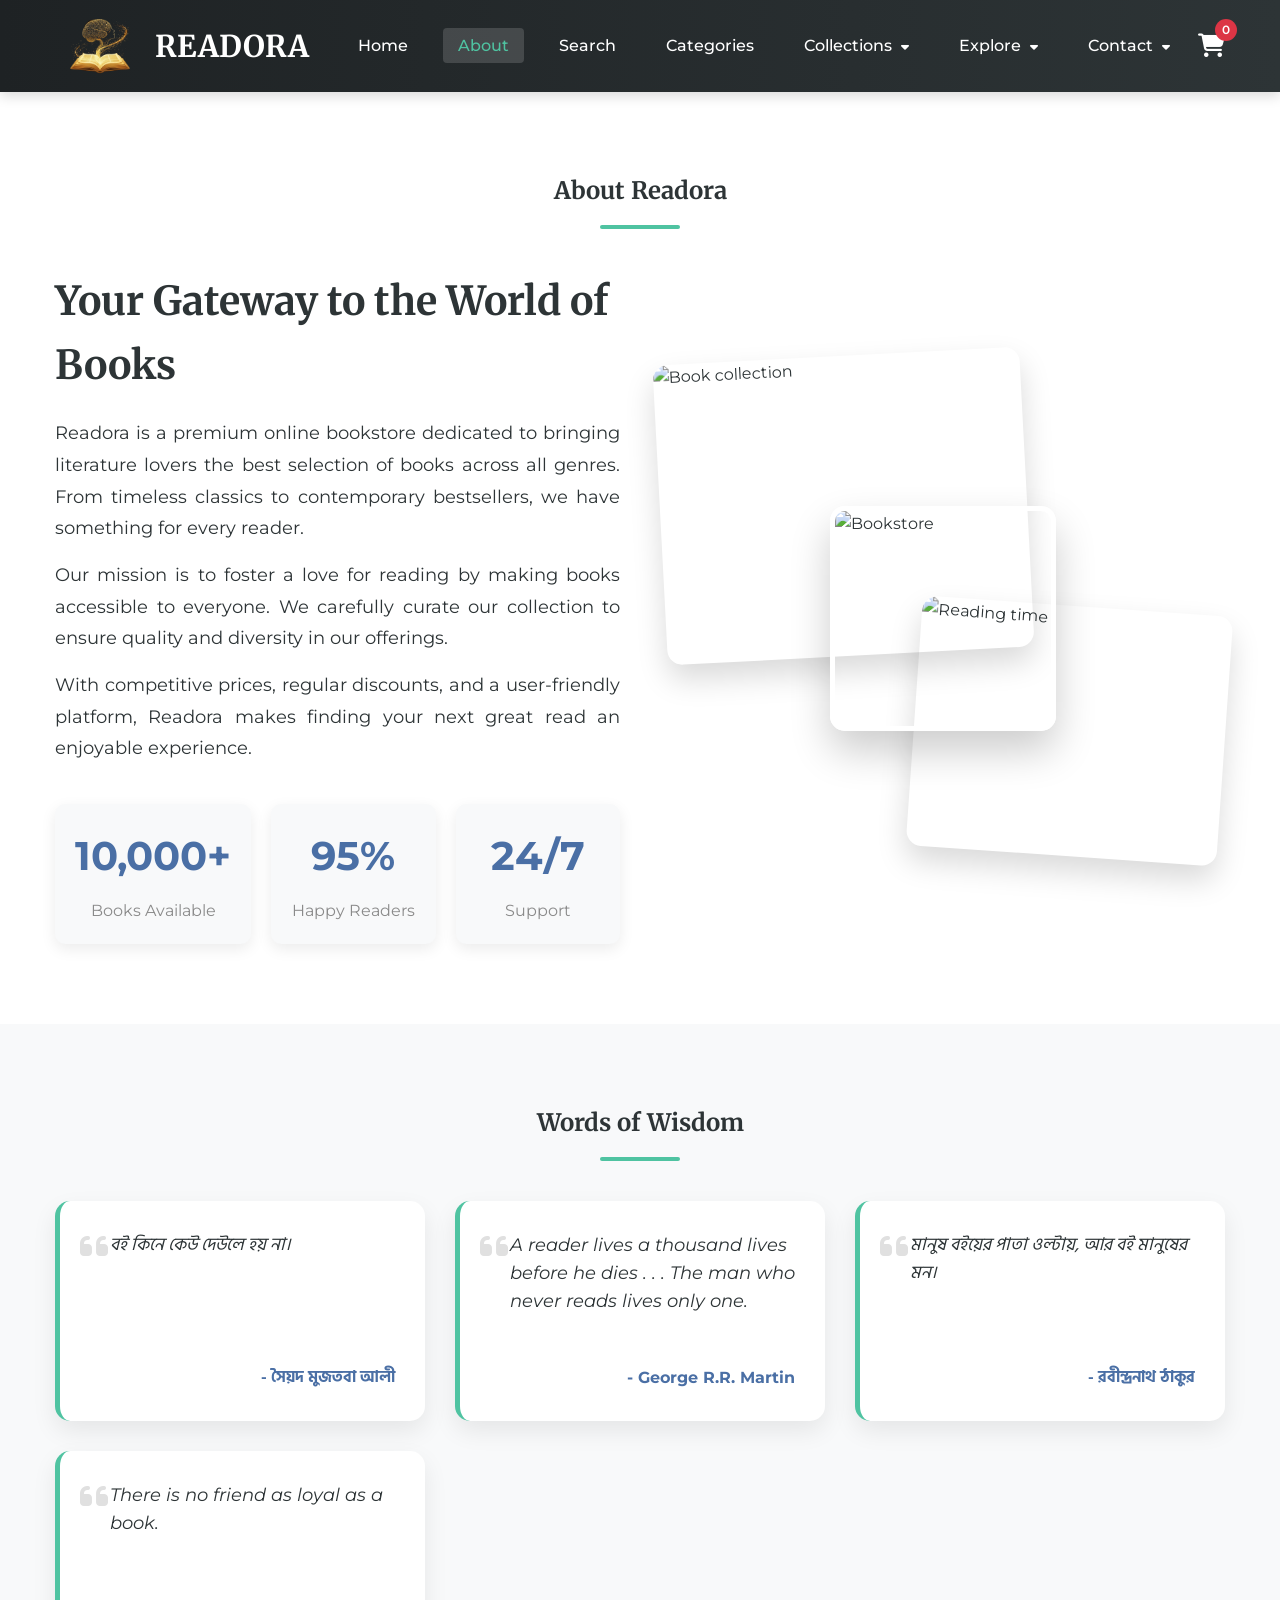
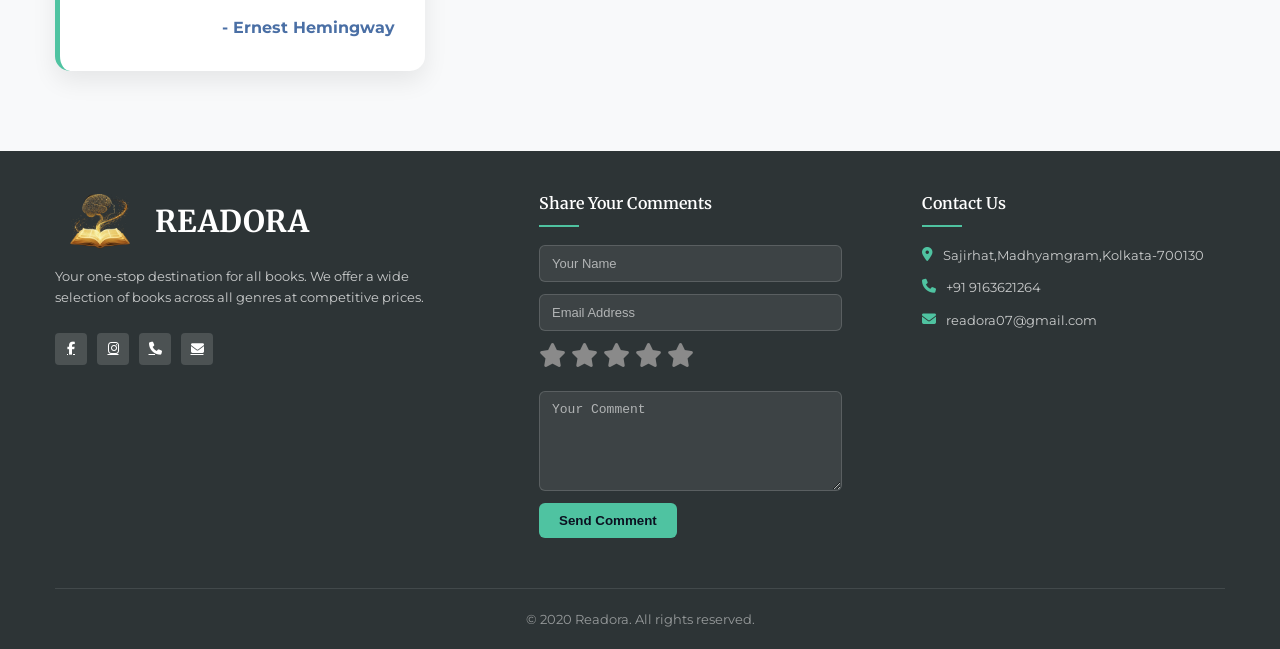
==== commit 502e079b: "Add files via upload" ====
--- a/about.html
+++ b/about.html
@@ -666,7 +666,7 @@
 <body>
     <header>
         <div class="container header-content">
-           <a href="index.html" class="logo" style="font-family: Algerian; display:flex; align-items:center; gap:10px; height:60px;">
+           <a href="index.html" class="logo" style="font-family: 'Merriweather', serif; font-weight: 700; display:flex; align-items:center; gap:10px; height:60px;">
     <img src="logo2.png" alt="Readora Logo" style="width:90px; height:90px; object-fit:contain; border-radius:50%;">
     <span style="font-size:30px;">READORA</span>
 </a>
@@ -843,7 +843,7 @@
             <div class="footer-content">
                 <div class="footer-about">
                     <div class="footer-logo">
-                        <a href="index.html" class="logo" style="font-family: Algerian; display:flex; align-items:center; gap:10px; height:60px;">
+                        <a href="index.html" class="logo" style="font-family: 'Merriweather', serif; font-weight: 700; display:flex; align-items:center; gap:10px; height:60px;">
     <img src="logo2.png" alt="Readora Logo" style="width:90px; height:90px; object-fit:contain; border-radius:50%;">
     <span style="font-size:30px;">READORA</span>
 </a>
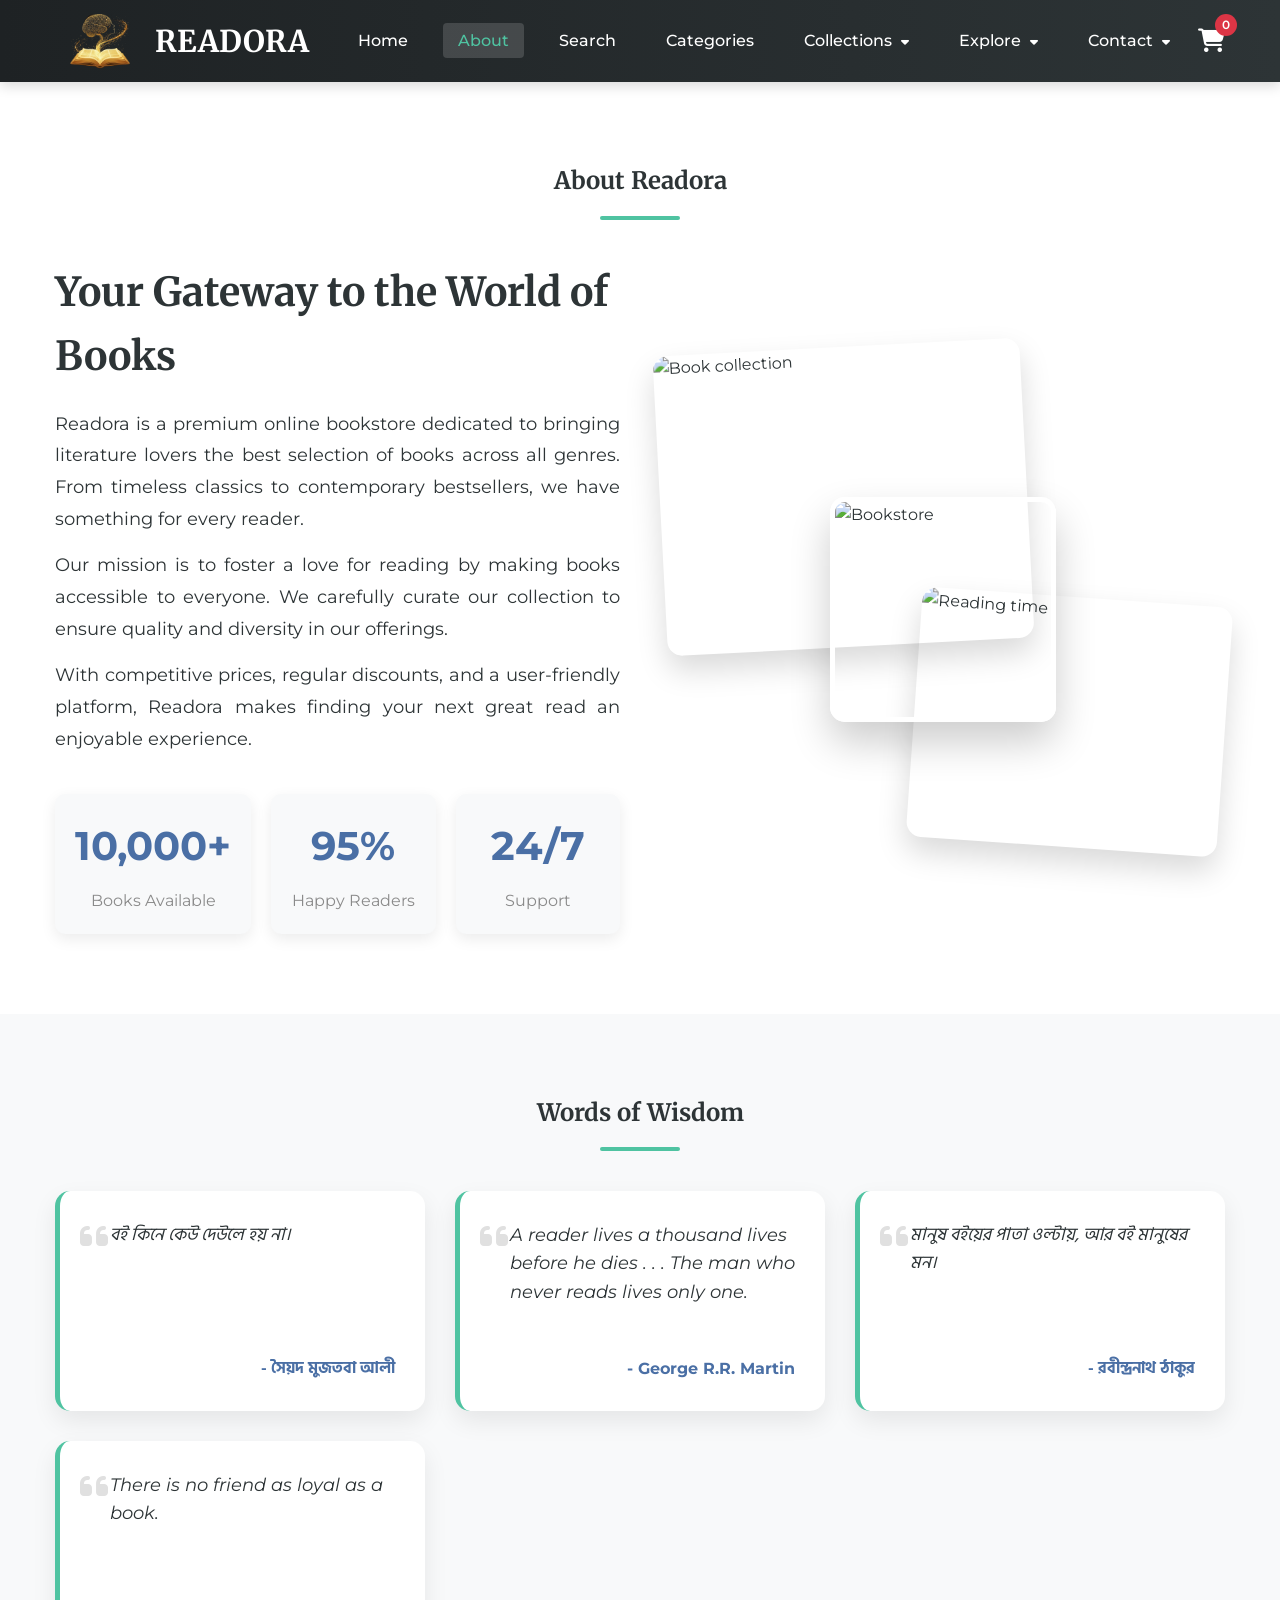
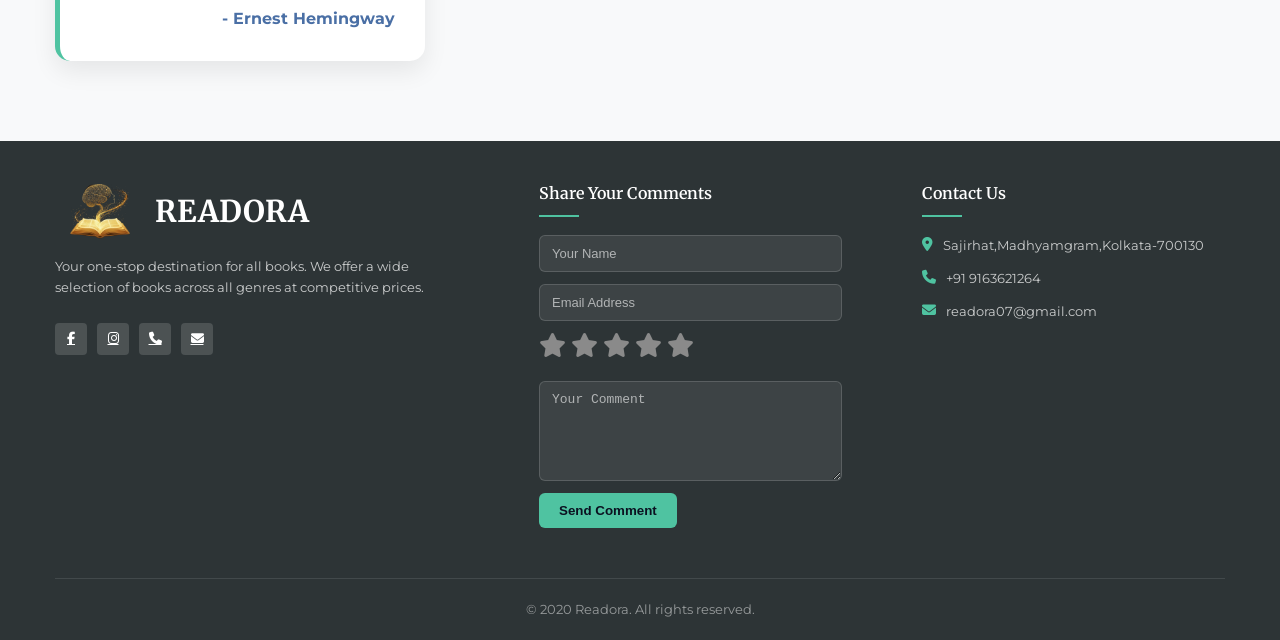
==== commit 54c979c2: "Update about.html" ====
--- a/about.html
+++ b/about.html
@@ -53,7 +53,7 @@
         header {
             background: linear-gradient(to right, var(--darker), var(--dark));
             color: white;
-            padding: 1rem 0;
+            padding: 0.7rem 0;
             box-shadow: 0 4px 12px rgba(0, 0, 0, 0.15);
             position: sticky;
             top: 0;
@@ -64,12 +64,21 @@
             display: flex;
             justify-content: space-between;
             align-items: center;
-        }
-
-        .logo { font-size: 1.8rem; font-weight: 700; display: flex; align-items: center; text-decoration: none; color: white;}
-        .logo i { margin-right: 10px; color: var(--accent); font-size: 2.2rem; }
-
-
+            flex-wrap: wrap;
+            gap: 10px;
+        }
+
+        .logo { font-size: 1.4rem; font-weight: 700; display: flex; align-items: center; text-decoration: none; color: white;}
+        .logo i { margin-right: 8px; color: var(--accent); font-size: 1.6rem; }
+        .logo img {
+            width: clamp(40px, 8vw, 90px) !important;
+            height: clamp(40px, 8vw, 90px) !important;
+            object-fit: contain;
+            border-radius: 50%;
+        }
+        .logo span {
+            font-size: clamp(14px, 3.5vw, 30px) !important;
+        }
         nav {
             display: flex;
             align-items: center;
@@ -171,6 +180,7 @@
             font-weight: 600;
         }
 
+        /* Mobile Menu Toggle */
         .menu-toggle {
             display: none;
             flex-direction: column;
@@ -661,6 +671,987 @@
             .footer-heading { font-size: 1.1rem; }
             .contact-info p { font-size: 0.9rem; }
         }
+
+        /* Enhanced Responsive Design */
+        @media (max-width: 1200px) {
+            .container {
+                max-width: 100%;
+                padding: 0 20px;
+            }
+            
+            .footer-content {
+                grid-template-columns: 1fr;
+                gap: 40px;
+                text-align: center;
+                max-width: 600px;
+                margin: 0 auto;
+                padding: 0 20px;
+            }
+            
+            .footer-heading:after {
+                left: 50%;
+                transform: translateX(-50%);
+            }
+            
+            .footer-logo, .contact-info p, .social-links {
+                justify-content: center;
+            }
+            
+            .contact-info {
+                text-align: center;
+            }
+        }
+
+        @media (max-width: 992px) {
+            .book-details {
+                grid-template-columns: 1fr;
+            }
+
+            .book-details-img {
+                max-width: 300px;
+                margin: 0 auto;
+            }
+            
+            .section-title {
+                font-size: 2rem;
+            }
+            
+            .footer-content {
+                grid-template-columns: 1fr;
+                gap: 40px;
+                text-align: center;
+                padding: 0 20px;
+            }
+            
+            .footer-about {
+                grid-column: span 1;
+                text-align: center;
+            }
+            
+            .footer-heading:after {
+                left: 50%;
+                transform: translateX(-50%);
+            }
+            
+            .footer-logo, .contact-info p, .social-links {
+                justify-content: center;
+            }
+            
+            .contact-info {
+                text-align: center;
+            }
+            
+            .footer-comments form {
+                max-width: 100%;
+                margin: 0 auto;
+            }
+        }
+
+        @media (max-width: 768px) {
+            .container {
+                padding: 0 10px;
+            }
+            
+            .header-content {
+                flex-wrap: nowrap;
+                gap: 8px;
+            }
+            
+            header {
+                padding: 0.5rem 0;
+            }
+            
+            .logo {
+                font-size: 1rem;
+                gap: 6px;
+                height: 45px;
+            }
+            
+            .logo img {
+                width: 45px;
+                height: 45px;
+            }
+            
+            .logo span {
+                font-size: 18px;
+            }
+            
+            nav {
+                position: fixed;
+                top: 0;
+                right: -100%;
+                width: 85%;
+                max-width: 320px;
+                height: 100vh;
+                background: var(--darker);
+                box-shadow: -5px 0 15px rgba(0,0,0,0.3);
+                transition: right 0.3s ease-in-out;
+                z-index: 1000;
+                padding-top: 80px;
+                flex-direction: column;
+                align-items: stretch;
+                overflow-y: auto;
+            }
+            
+            nav.active {
+                right: 0;
+            }
+            
+            nav ul {
+                flex-direction: column;
+                padding: 0;
+                width: 100%;
+                text-align: left;
+            }
+
+            nav ul li {
+                margin: 0;
+                position: relative;
+            }
+            
+            nav ul li a {
+                display: block;
+                padding: 15px 20px;
+                border-bottom: none;
+                font-size: 16px;
+                text-align: center;
+            }
+            
+            nav ul li.dropdown .dropdown-menu {
+                display: block;
+                position: static;
+                background: var(--dark);
+                box-shadow: none;
+                padding: 0;
+                max-height: 0;
+                overflow: hidden;
+                transition: max-height 0.3s ease-in-out;
+            }
+
+             nav ul li.dropdown.open .dropdown-menu {
+                max-height: 400px;
+            }
+
+            nav ul li.dropdown .dropdown-menu li a {
+                padding: 12px 20px;
+                font-size: 14px;
+                border-bottom: none;
+                text-align: center;
+            }
+            
+            .header-right-icons {
+                display: flex;
+                gap: 15px;
+            }
+
+            .cart-icon {
+                font-size: 1.3rem;
+            }
+
+            .menu-toggle {
+                display: flex;
+            }
+            
+            .menu-toggle.active span:nth-child(1) {
+                transform: rotate(45deg) translate(5px, 5px);
+            }
+            
+            .menu-toggle.active span:nth-child(2) {
+                opacity: 0;
+            }
+            
+            .menu-toggle.active span:nth-child(3) {
+                transform: rotate(-45deg) translate(7px, -6px);
+            }
+            
+            .section-title {
+                font-size: 1.8rem;
+                margin-bottom: 2rem;
+            }
+            
+            .books-grid {
+                display: flex;
+                flex-direction: column;
+                gap: 12px;
+            }
+            
+            .back-to-top {
+                bottom: 20px;
+                right: 20px;
+                left: auto;
+                width: 45px;
+                height: 45px;
+            }
+            
+            .book-card {
+                flex-direction: row;
+                align-items: center;
+                padding: 12px;
+                min-height: 140px;
+            }
+
+            .book-img {
+                width: 90px;
+                min-width: 90px;
+                height: 125px;
+                margin-right: 12px;
+            }
+
+            .book-info {
+                padding: 0;
+                text-align: left;
+                justify-content: center;
+                flex-grow: 1;
+                flex-basis: auto;
+                height: auto;
+                max-width: none;
+            }
+
+            .book-title {
+                font-size: 14px;
+                margin-bottom: 4px;
+            }
+
+            .book-author {
+                font-size: 12px;
+                margin-bottom: 6px;
+            }
+
+            .current-price {
+                font-size: 18px;
+            }
+
+            .original-price {
+                font-size: 12px;
+            }
+
+            .discount {
+                font-size: 11px;
+            }
+
+            .free-delivery {
+                font-size: 10px;
+                margin-top: 4px;
+                margin-bottom: 6px;
+            }
+
+            .book-description-wrapper {
+                display: none;
+            }
+
+            .book-actions {
+                flex-direction: column;
+                gap: 6px;
+                margin-top: 8px;
+                padding-top: 0;
+            }
+
+            .btn-add-cart {
+                width: 100%;
+                padding: 6px 12px;
+                font-size: 11px;
+                min-height: 30px;
+            }
+
+            .btn-share {
+                width: 100%;
+                padding: 6px 12px;
+                font-size: 11px;
+                min-height: 30px;
+            }
+
+            .modal-content {
+                width: 95%;
+                margin: 10px auto;
+                max-height: 95vh;
+                border-radius: 8px;
+            }
+            
+            .modal-header {
+                padding: 15px;
+                flex-direction: column;
+                gap: 10px;
+                text-align: center;
+            }
+            
+            .modal-header h2 {
+                font-size: 18px;
+                margin: 0;
+            }
+
+            .modal-share-icon {
+                position: static;
+                transform: none;
+                margin-top: 10px;
+            }
+            
+            .close-modal, .close-cart-modal {
+                position: absolute;
+                top: 10px;
+                right: 15px;
+                font-size: 24px;
+            }
+            
+            .modal-body {
+                padding: 20px 15px;
+            }
+            
+            .book-details {
+                grid-template-columns: 1fr;
+                gap: 20px;
+            }
+            
+            .book-details-img {
+                width: 100%;
+                max-width: 200px;
+                height: 280px;
+                margin: 0 auto;
+                border: 2px solid #8B7355;
+                padding: 3px;
+            }
+            
+            .book-details-info h2 {
+                font-size: 18px;
+                text-align: center;
+                margin-bottom: 8px;
+            }
+            
+            .book-details-author {
+                font-size: 13px;
+                text-align: center;
+                margin-bottom: 8px;
+            }
+            
+            .book-details-info > div {
+                margin: 8px 0;
+                padding: 8px;
+                background: #f9f9f9;
+                border-radius: 6px;
+            }
+            
+            .book-details-info > div p {
+                font-size: 12px;
+                margin-bottom: 3px;
+                line-height: 1.4;
+            }
+            
+            .book-details-price {
+                font-size: 20px !important;
+                justify-content: center;
+                margin: 8px 0 !important;
+                flex-wrap: wrap;
+            }
+            
+            .book-details-price .original-price {
+                font-size: 14px !important;
+            }
+            
+            .book-details-price .discount {
+                font-size: 12px !important;
+            }
+            
+            .book-details-desc {
+                font-size: 13px;
+                line-height: 1.5;
+                text-align: justify;
+                margin: 10px 0 0 0;
+            }
+            
+            .cart-footer {
+                flex-direction: column;
+                gap: 15px;
+                align-items: stretch;
+                padding: 15px 20px;
+            }
+            .cart-checkout-buttons {
+                flex-direction: column;
+                width: 100%;
+            }
+            
+            .cart-footer .btn-large {
+                padding: 12px 20px;
+                font-size: 14px;
+                width: 100%;
+            }
+
+            .footer-content {
+                grid-template-columns: 1fr;
+                text-align: center;
+                gap: 30px;
+                padding: 0 10px;
+            }
+
+            .footer-heading:after {
+                left: 50%;
+                transform: translateX(-50%);
+            }
+
+            .footer-logo, .contact-info p, .social-links {
+                justify-content: center;
+            }
+            
+            .footer-logo img {
+                width: 70px;
+                height: 70px;
+            }
+            
+            .footer-logo span {
+                font-size: 24px;
+            }
+            
+            .footer-comments form {
+                max-width: 100%;
+            }
+            
+            .contact-info {
+                text-align: center;
+            }
+            
+            .share-modal-content {
+                padding: 20px 15px;
+            }
+            
+            .share-link-input {
+                padding: 10px 12px;
+                font-size: 12px;
+            }
+            
+            .btn-copy-link {
+                padding: 8px 15px;
+                font-size: 12px;
+            }
+            
+            .share-btn-social {
+                width: 45px;
+                height: 45px;
+                font-size: 18px;
+            }
+        }
+
+        @media (min-width: 769px) and (max-width: 1024px) {
+            .container {
+                padding: 0 20px;
+            }
+            
+            .section-title {
+                font-size: 2.2rem;
+            }
+            
+            .book-card {
+                padding: 14px;
+                min-height: 160px;
+            }
+            
+            .book-img {
+                width: 110px;
+                min-width: 110px;
+                height: 155px;
+                margin-right: 15px;
+            }
+            
+            .book-info {
+                flex-basis: 280px;
+            }
+            
+            .book-title {
+                font-size: 16px;
+            }
+            
+            .current-price {
+                font-size: 20px;
+            }
+            
+            .footer-content {
+                gap: 50px;
+            }
+        }
+
+        @media (min-width: 1025px) and (max-width: 1200px) {
+            .container {
+                max-width: 1140px;
+            }
+            
+            .section-title {
+                font-size: 2.4rem;
+            }
+            
+            .book-card {
+                min-height: 170px;
+            }
+            
+            .book-img {
+                width: 120px;
+                min-width: 120px;
+                height: 170px;
+            }
+        }
+
+        @media (max-width: 480px) {
+            .container {
+                padding: 0 8px;
+            }
+            
+            .header-content {
+                gap: 6px;
+            }
+            
+            header {
+                padding: 0.4rem 0;
+            }
+            
+            .logo {
+                font-size: 0.9rem;
+                gap: 5px;
+                height: 40px;
+            }
+            
+            .logo img {
+                width: 40px;
+                height: 40px;
+            }
+            
+            .logo span {
+                font-size: 14px;
+            }
+            
+            .cart-icon {
+                font-size: 1.2rem;
+            }
+            
+            .cart-badge {
+                width: 18px;
+                height: 18px;
+                font-size: 10px;
+                top: -6px;
+                right: -10px;
+            }
+            
+            .section-title {
+                font-size: 1.4rem;
+                margin-bottom: 1.2rem;
+                padding: 0 5px;
+            }
+            
+            .book-card {
+                padding: 10px;
+                min-height: 120px;
+            }
+
+            .book-img {
+                width: 80px;
+                min-width: 80px;
+                height: 110px;
+                margin-right: 10px;
+                border-width: 2px;
+                padding: 2px;
+            }
+
+            .book-title {
+                font-size: 13px;
+                margin-bottom: 3px;
+                -webkit-line-clamp: 2;
+                line-clamp: 2;
+            }
+
+            .book-author {
+                font-size: 11px;
+                margin-bottom: 5px;
+            }
+
+            .current-price {
+                font-size: 16px;
+            }
+
+            .original-price {
+                font-size: 11px;
+            }
+
+            .discount {
+                font-size: 10px;
+            }
+
+            .free-delivery {
+                font-size: 9px;
+                margin-top: 3px;
+                margin-bottom: 5px;
+            }
+
+            .book-actions {
+                gap: 5px;
+                margin-top: 6px;
+            }
+
+            .btn-add-cart {
+                padding: 5px 10px;
+                font-size: 10px;
+                min-height: 28px;
+            }
+
+            .btn-share {
+                padding: 5px 10px;
+                font-size: 10px;
+                min-height: 28px;
+            }
+            
+            .back-to-top {
+                width: 40px;
+                height: 40px;
+                bottom: 15px;
+                right: 15px;
+            }
+            
+            .modal-content {
+                width: 98%;
+                margin: 5px auto;
+                max-height: 98vh;
+                border-radius: 6px;
+            }
+            
+            .modal-header {
+                padding: 12px 15px;
+            }
+            
+            .modal-header h2 {
+                font-size: 16px;
+            }
+            
+            .close-modal, .close-cart-modal {
+                font-size: 20px;
+                top: 8px;
+                right: 12px;
+            }
+            
+            .modal-body {
+                padding: 15px 12px;
+            }
+            
+            .book-details-img {
+                max-width: 180px;
+                height: 250px;
+                border-width: 2px;
+                padding: 2px;
+            }
+            
+            .book-details-info h2 {
+                font-size: 16px;
+                margin-bottom: 6px;
+            }
+            
+            .book-details-author {
+                font-size: 12px;
+                margin-bottom: 6px;
+            }
+            
+            .book-details-price {
+                font-size: 18px !important;
+                margin: 6px 0 !important;
+            }
+            
+            .book-details-price .original-price {
+                font-size: 12px !important;
+            }
+            
+            .book-details-price .discount {
+                font-size: 11px !important;
+            }
+            
+            .book-details-desc {
+                font-size: 12px;
+                line-height: 1.4;
+            }
+            
+            .book-details-info > div {
+                padding: 6px;
+                margin: 6px 0;
+            }
+            
+            .book-details-info > div p {
+                font-size: 11px;
+                margin-bottom: 2px;
+            }
+            
+            .cart-item-img {
+                width: 60px;
+                height: 90px;
+            }
+            
+            .cart-item-info h4 {
+                font-size: 14px;
+            }
+            
+            .cart-item-price {
+                font-size: 13px;
+            }
+            
+            .quantity-btn {
+                width: 25px;
+                height: 25px;
+                font-size: 12px;
+            }
+            
+            .cart-footer {
+                padding: 12px 15px;
+                gap: 12px;
+            }
+            
+            .cart-total {
+                font-size: 1rem;
+            }
+            
+            .cart-footer .btn-large {
+                padding: 10px 15px;
+                font-size: 12px;
+            }
+            
+            .footer-content {
+                gap: 25px;
+                padding: 0 5px;
+            }
+            
+            .footer-logo img {
+                width: 60px;
+                height: 60px;
+            }
+            
+            .footer-logo span {
+                font-size: 20px;
+            }
+            
+            .footer-heading {
+                font-size: 0.9rem;
+                margin-bottom: 15px;
+            }
+            
+            .contact-info p {
+                font-size: 0.85rem;
+                margin-bottom: 10px;
+            }
+            
+            .social-link {
+                width: 28px;
+                height: 28px;
+                font-size: 12px;
+            }
+            
+            .footer-comments input,
+            .footer-comments textarea {
+                padding: 8px 10px;
+                font-size: 12px;
+            }
+            
+            .footer-comments button {
+                padding: 8px 15px;
+                font-size: 12px;
+            }
+            
+            .share-modal-content {
+                padding: 20px 15px;
+            }
+            
+            .share-link-input {
+                padding: 10px 12px;
+                font-size: 12px;
+            }
+            
+            .btn-copy-link {
+                padding: 8px 15px;
+                font-size: 12px;
+            }
+            
+            .share-btn-social {
+                width: 45px;
+                height: 45px;
+                font-size: 18px;
+            }
+        }
+
+        /* Extra small devices */
+        @media (max-width: 360px) {
+            .header-content {
+                gap: 4px;
+            }
+            
+            .logo {
+                font-size: 0.8rem;
+                gap: 4px;
+                height: 35px;
+            }
+            
+            .logo img {
+                width: 35px;
+                height: 35px;
+            }
+            
+            .logo span {
+                font-size: 12px;
+            }
+            
+            .cart-icon {
+                font-size: 1rem;
+            }
+            
+            .cart-badge {
+                width: 16px;
+                height: 16px;
+                font-size: 9px;
+                top: -5px;
+                right: -8px;
+            }
+            
+            .menu-toggle {
+                width: 24px;
+                height: 18px;
+            }
+            
+            .menu-toggle span {
+                height: 2px;
+            }
+            
+            .section-title {
+                font-size: 1.2rem;
+                margin-bottom: 1rem;
+                padding: 0 3px;
+            }
+            
+            .section-title::after {
+                width: 50px;
+                height: 2px;
+            }
+            
+            .book-card {
+                padding: 8px;
+                min-height: 100px;
+            }
+            
+            .book-img {
+                width: 65px;
+                min-width: 65px;
+                height: 90px;
+                margin-right: 8px;
+            }
+            
+            .book-title {
+                font-size: 11px;
+                margin-bottom: 2px;
+            }
+            
+            .book-author {
+                font-size: 9px;
+                margin-bottom: 3px;
+            }
+            
+            .current-price {
+                font-size: 14px;
+            }
+            
+            .original-price {
+                font-size: 10px;
+            }
+            
+            .discount {
+                font-size: 9px;
+            }
+            
+            .free-delivery {
+                font-size: 8px;
+                margin-top: 2px;
+                margin-bottom: 3px;
+            }
+            
+            .book-actions {
+                gap: 4px;
+                margin-top: 4px;
+            }
+            
+            .btn-add-cart {
+                padding: 4px 8px;
+                font-size: 9px;
+                min-height: 24px;
+            }
+            
+            .btn-share {
+                padding: 4px 8px;
+                font-size: 9px;
+                min-height: 24px;
+            }
+            
+            .books-grid {
+                gap: 8px;
+            }
+        }
+
+        /* Touch device optimizations */
+        @media (hover: none) and (pointer: coarse) {
+            .book-card:hover {
+                transform: none;
+            }
+            
+            .book-card:active {
+                transform: scale(0.98);
+            }
+            
+            .btn-add-cart:hover,
+            .btn-share:hover {
+                transform: none;
+            }
+            
+            .btn-add-cart:active,
+            .btn-share:active {
+                transform: scale(0.95);
+            }
+        }
+
+        /* High DPI displays */
+        @media (-webkit-min-device-pixel-ratio: 2), (min-resolution: 192dpi) {
+            .book-img img {
+                image-rendering: -webkit-optimize-contrast;
+                image-rendering: crisp-edges;
+            }
+        }
+
+        /* Landscape orientation for mobile */
+        @media (max-width: 768px) and (orientation: landscape) {
+            .book-card {
+                min-height: 100px;
+            }
+            
+            .book-img {
+                width: 70px;
+                min-width: 70px;
+                height: 95px;
+            }
+            
+            .book-info {
+                height: auto;
+            }
+            
+            .book-title {
+                font-size: 12px;
+                -webkit-line-clamp: 1;
+                line-clamp: 1;
+            }
+            
+            .book-author {
+                font-size: 10px;
+            }
+            
+            .current-price {
+                font-size: 14px;
+            }
+            
+            .book-actions {
+                flex-direction: row;
+                gap: 5px;
+            }
+            
+            .btn-add-cart,
+            .btn-share {
+                padding: 4px 8px;
+                font-size: 9px;
+                min-height: 24px;
+            }
+        }
+
     </style>
 </head>
 <body>
@@ -1208,4 +2199,4 @@
     // --- END: SCRIPT FOR about.html ---
 </script>
 </body>
-</html>+</html>
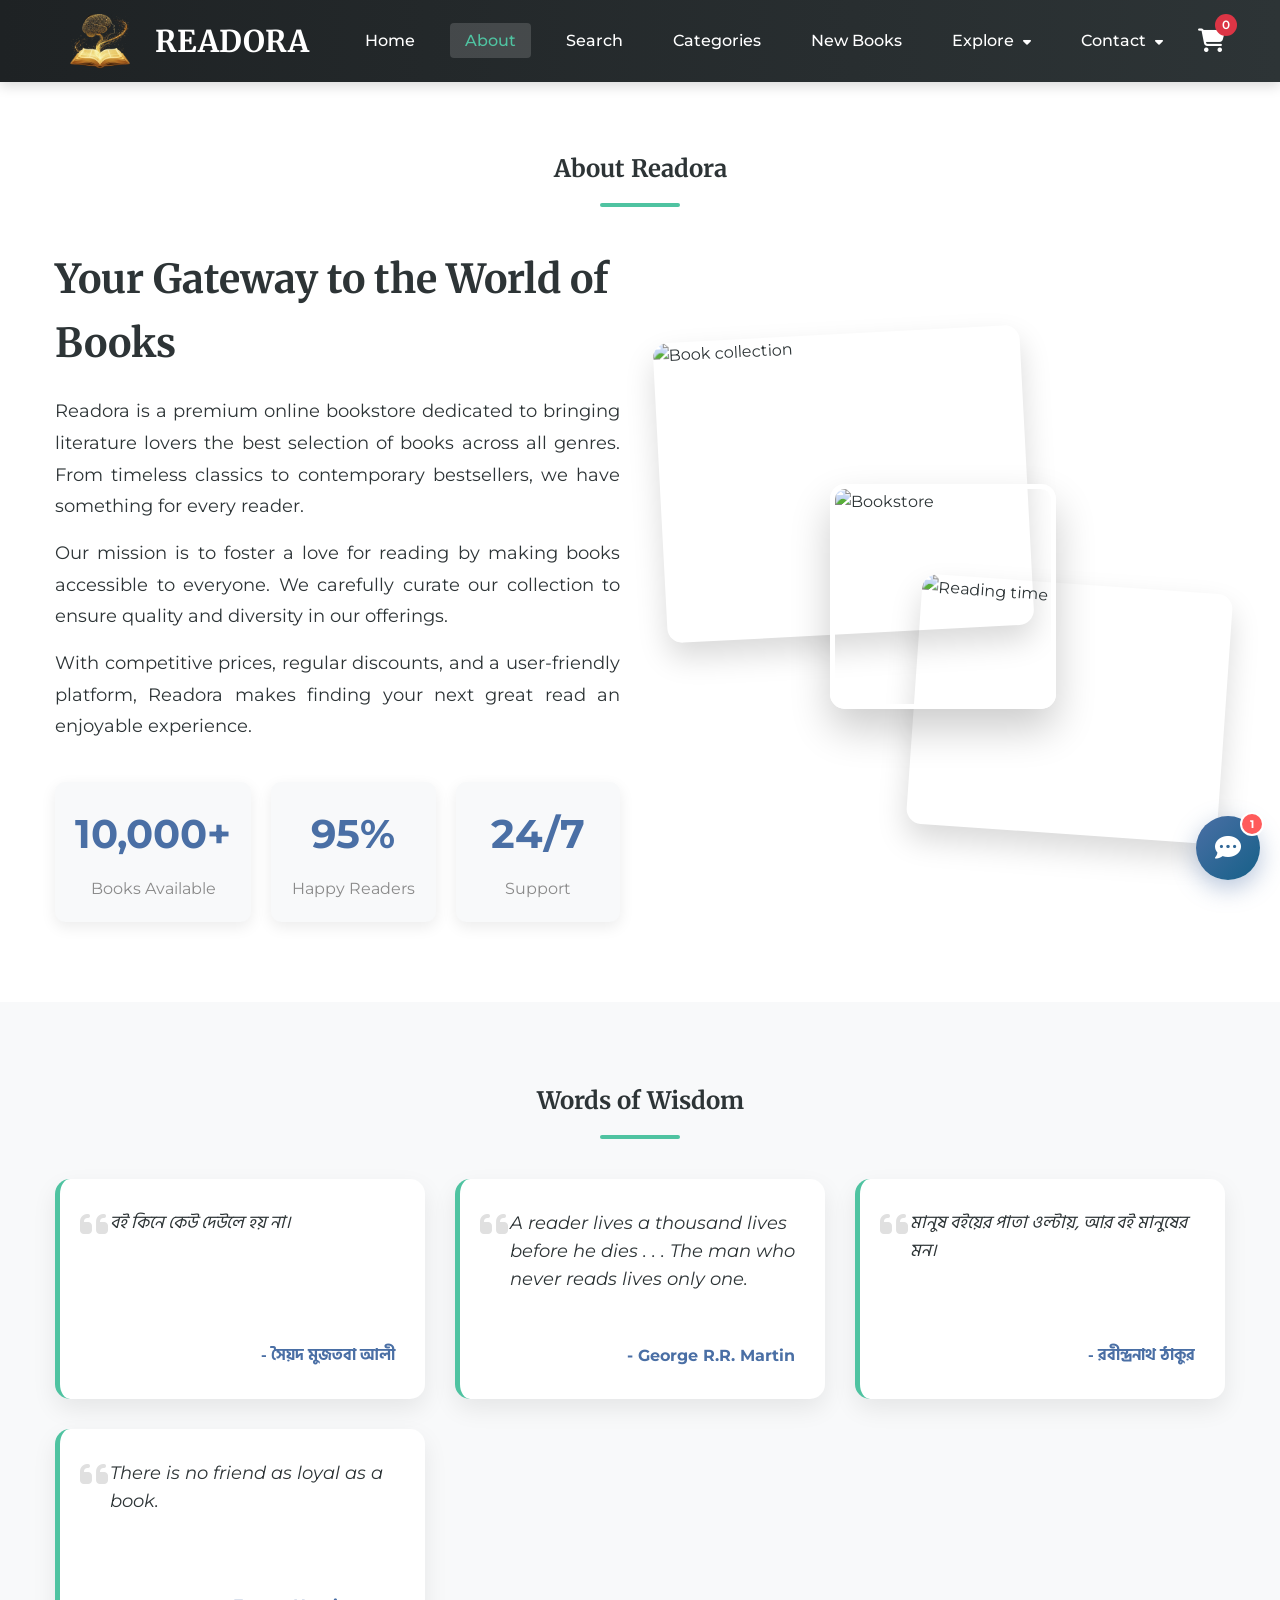
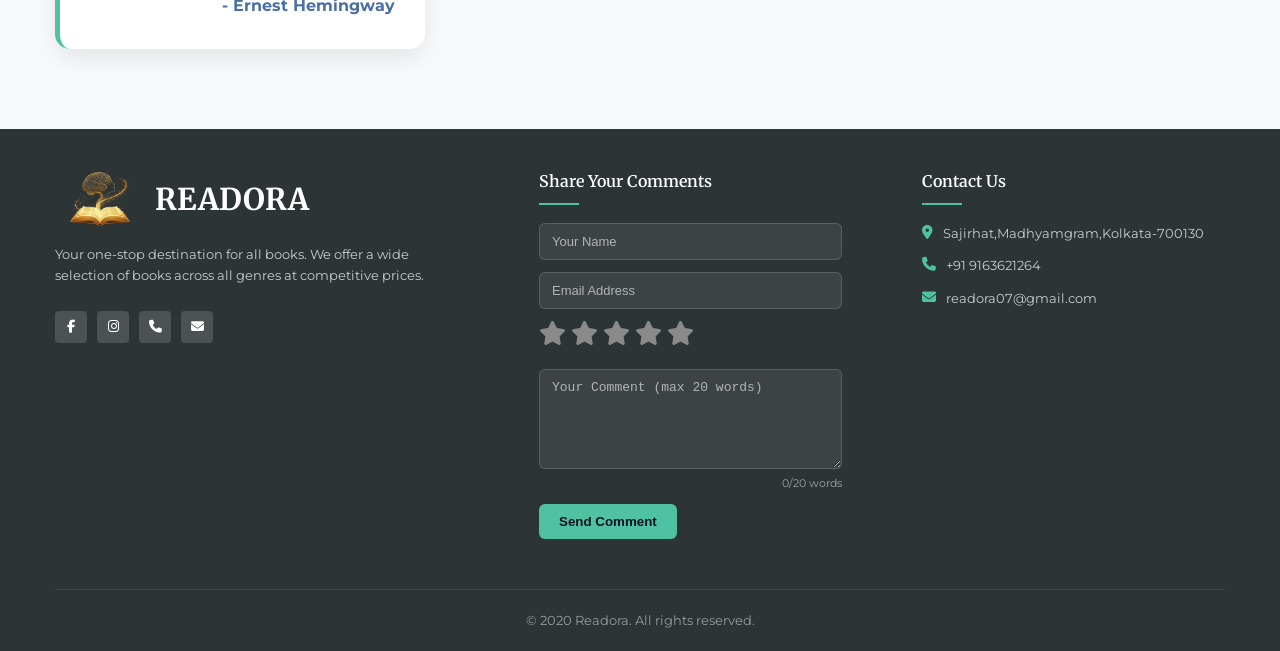
==== commit 2529f768: "Add files via upload" ====
--- a/about.html
+++ b/about.html
@@ -1,2202 +1,2196 @@
-<!DOCTYPE html>
-<html lang="en">
-<head>
-    <meta charset="UTF-8">
-    <meta name="viewport" content="width=device-width, initial-scale=1.0">
-    <title>About Readora - Online Book Store</title>
-    <link rel="stylesheet" href="https://cdnjs.cloudflare.com/ajax/libs/font-awesome/6.4.0/css/all.min.css">
-    <link href="https://fonts.googleapis.com/css2?family=Merriweather:wght@300;400;700&family=Montserrat:wght@300;400;500;700&display=swap" rel="stylesheet">
-    <link href="https://fonts.googleapis.com/css2?family=Hind+Siliguri:wght@400;700&display=swap" rel="stylesheet">
-    <style>
-        * {
-            margin: 0;
-            padding: 0;
-            box-sizing: border-box;
-        }
-
-        :root {
-            --primary: #4a6fa5;
-            --secondary: #166088;
-            --accent: #4fc3a1;
-            --accent-dark: #3a9378;
-            --light: #f8f9fa;
-            --dark: #2d3436;
-            --darker: #1e2224;
-            --danger: #dc3545;
-            --success: #28a745;
-            --warning: #ffc107;
-            --gray: #8a8a8a;
-            --light-gray: #e0e0e0;
-        }
-
-        body {
-            background-color: #f5f7f9;
-            color: var(--dark);
-            line-height: 1.6;
-            font-family: 'Montserrat', sans-serif;
-            scroll-behavior: smooth;
-        }
-
-        h1, h2, h3, h4, h5 {
-            font-family: 'Merriweather', serif;
-            font-weight: 700;
-        }
-
-        .container {
-            width: 100%;
-            max-width: 1200px;
-            margin: 0 auto;
-            padding: 0 15px;
-        }
-
-        /* Header Styles */
-        header {
-            background: linear-gradient(to right, var(--darker), var(--dark));
-            color: white;
-            padding: 0.7rem 0;
-            box-shadow: 0 4px 12px rgba(0, 0, 0, 0.15);
-            position: sticky;
-            top: 0;
-            z-index: 100;
-        }
-
-        .header-content {
-            display: flex;
-            justify-content: space-between;
-            align-items: center;
-            flex-wrap: wrap;
-            gap: 10px;
-        }
-
-        .logo { font-size: 1.4rem; font-weight: 700; display: flex; align-items: center; text-decoration: none; color: white;}
-        .logo i { margin-right: 8px; color: var(--accent); font-size: 1.6rem; }
-        .logo img {
-            width: clamp(40px, 8vw, 90px) !important;
-            height: clamp(40px, 8vw, 90px) !important;
-            object-fit: contain;
-            border-radius: 50%;
-        }
-        .logo span {
-            font-size: clamp(14px, 3.5vw, 30px) !important;
-        }
-        nav {
-            display: flex;
-            align-items: center;
-        }
-
-        nav ul {
-            display: flex;
-            list-style: none;
-        }
-
-        nav ul li {
-            margin-left: 20px;
-        }
-
-        nav ul li a {
-            color: white;
-            text-decoration: none;
-            font-weight: 500;
-            padding: 8px 15px;
-            border-radius: 4px;
-            transition: all 0.3s;
-        }
-
-        nav ul li a:hover,
-        nav ul li a.active {
-            background: rgba(255, 255, 255, 0.15);
-            color: var(--accent);
-        }
-        
-        nav ul li.dropdown {
-            position: relative;
-        }
-
-        nav ul li.dropdown .dropdown-menu {
-            display: none;
-            position: absolute;
-            top: 100%;
-            left: 0;
-            background: var(--darker);
-            list-style: none;
-            padding: 10px 0;
-            margin: 0;
-            border-radius: 4px;
-            box-shadow: 0 8px 16px rgba(0,0,0,0.3);
-            min-width: 160px;
-            opacity: 0;
-            visibility: hidden;
-            transition: opacity 0.3s ease, visibility 0.3s ease;
-            z-index: 1001;
-        }
-
-        nav ul li.dropdown:hover .dropdown-menu {
-            display: block;
-            opacity: 1;
-            visibility: visible;
-        }
-
-        nav ul li.dropdown .dropdown-menu li {
-            margin: 0;
-        }
-
-        nav ul li.dropdown .dropdown-menu li a {
-            padding: 10px 20px;
-            display: block;
-            width: 100%;
-            text-align: left;
-            white-space: nowrap;
-        }
-        nav ul li a .fa-caret-down {
-            margin-left: 5px;
-            font-size: 0.8em;
-        }
-
-        .header-right-icons {
-            display: flex;
-            align-items: center;
-            gap: 25px;
-        }
-
-        .cart-icon {
-            position: relative;
-            cursor: pointer;
-            font-size: 1.5rem;
-        }
-
-        .cart-badge {
-            position: absolute;
-            top: -8px;
-            right: -12px;
-            background: var(--danger);
-            color: white;
-            width: 22px;
-            height: 22px;
-            border-radius: 50%;
-            display: flex;
-            justify-content: center;
-            align-items: center;
-            font-size: 12px;
-            font-weight: 600;
-        }
-
-        /* Mobile Menu Toggle */
-        .menu-toggle {
-            display: none;
-            flex-direction: column;
-            justify-content: space-around;
-            width: 30px;
-            height: 25px;
-            background: transparent;
-            border: none;
-            cursor: pointer;
-            padding: 0;
-            z-index: 1001;
-        }
-
-        .menu-toggle span {
-            width: 100%;
-            height: 3px;
-            background-color: white;
-            border-radius: 5px;
-            transition: all 0.3s linear;
-        }
-        
-        .section-title {
-            text-align: center;
-            margin-bottom: 2.5rem;
-            position: relative;
-        }
-
-        .section-title:after {
-            content: '';
-            display: block;
-            width: 80px;
-            height: 4px;
-            background: var(--accent);
-            margin: 15px auto;
-            border-radius: 2px;
-        }
-        
-        #about {
-            background: white;
-            padding: 80px 0;
-            position: relative;
-            overflow: hidden;
-        }
-
-        .about-content {
-            display: grid;
-            grid-template-columns: 1fr 1fr;
-            gap: 40px;
-            align-items: center;
-            position: relative;
-        }
-
-        .about-text h2 {
-            margin-bottom: 20px;
-            font-size: 2.5rem;
-        }
-
-        .about-text p {
-            margin-bottom: 15px;
-            line-height: 1.8;
-            font-size: 1.1rem;
-            text-align: justify;
-        }
-
-        .about-image-collage {
-            position: relative;
-            height: 500px;
-        }
-
-        .about-img {
-            position: absolute;
-            border-radius: 15px;
-            overflow: hidden;
-            box-shadow: 0 15px 30px rgba(0, 0, 0, 0.15);
-            transition: all 0.4s ease;
-        }
-
-        .about-img-1 {
-            width: 65%;
-            height: 60%;
-            top: 0;
-            left: 0;
-            z-index: 2;
-            transform: rotate(-3deg);
-        }
-
-        .about-img-2 {
-            width: 55%;
-            height: 50%;
-            bottom: 0;
-            right: 0;
-            z-index: 2;
-            transform: rotate(4deg);
-        }
-
-        .about-img-3 {
-            width: 40%;
-            height: 45%;
-            top: 30%;
-            left: 30%;
-            z-index: 3;
-            transform: rotate(0deg);
-            border: 5px solid white;
-            box-shadow: 0 20px 40px rgba(0, 0, 0, 0.2);
-        }
-
-        .about-img:hover {
-            transform: scale(1.05) rotate(0deg);
-            z-index: 4;
-        }
-
-        .about-img img {
-            width: 100%;
-            height: 100%;
-            object-fit: cover;
-        }
-
-        .about-stats {
-            display: grid;
-            grid-template-columns: repeat(3, 1fr);
-            gap: 20px;
-            margin-top: 40px;
-            text-align: center;
-        }
-
-        .stat-item {
-            padding: 20px;
-            background: var(--light);
-            border-radius: 10px;
-            box-shadow: 0 5px 15px rgba(0, 0, 0, 0.08);
-        }
-
-        .stat-number {
-            font-size: 2.5rem;
-            font-weight: 700;
-            color: var(--primary);
-            margin-bottom: 10px;
-        }
-
-        .stat-text {
-            font-size: 1rem;
-            color: var(--gray);
-        }
-
-        .quotes-section {
-            padding: 80px 0;
-            background-color: var(--light);
-        }
-
-        .quotes-grid {
-            display: grid;
-            grid-template-columns: repeat(auto-fit, minmax(280px, 1fr));
-            gap: 30px;
-        }
-
-        .quote-card {
-            background: white;
-            padding: 30px;
-            border-radius: 15px;
-            box-shadow: 0 10px 25px rgba(0,0,0,0.08);
-            border-left: 5px solid var(--accent);
-            position: relative;
-            transition: all 0.3s ease;
-            display: flex;
-            flex-direction: column;
-            justify-content: space-between;
-            min-height: 220px;
-        }
-        
-        .quote-card:hover {
-            transform: translateY(-8px);
-            box-shadow: 0 15px 30px rgba(0,0,0,0.12);
-        }
-        
-        .quote-card::before {
-            content: '\f10d';
-            font-family: "Font Awesome 6 Free";
-            font-weight: 900;
-            position: absolute;
-            top: 20px;
-            left: 20px;
-            font-size: 2rem;
-            color: var(--light-gray);
-            z-index: 1;
-        }
-
-        .quote-text {
-            font-size: 1.1rem;
-            font-style: italic;
-            margin-bottom: 15px;
-            position: relative;
-            z-index: 2;
-            padding-left: 20px;
-        }
-
-        .quote-author {
-            font-weight: 700;
-            color: var(--primary);
-            text-align: right;
-            margin-top: auto;
-        }
-        
-        .bengali-quote .quote-text,
-        .bengali-quote .quote-author {
-            font-family: 'Hind Siliguri', sans-serif;
-        }
-
-        /* Footer */
-        footer { 
-            background: #2d3436; 
-            color: white; 
-            padding: 40px 0 20px; 
-        }
-        
-        .footer-content { 
-            display: grid; 
-            grid-template-columns: 2fr 1.5fr 1.5fr; 
-            gap: 80px; 
-            margin-bottom: 50px; 
-        }
-        
-        .footer-logo { 
-            font-size: 1.4rem; 
-            font-weight: 700; 
-            margin-bottom: 15px; 
-            display: flex; 
-            align-items: center; 
-        }
-        
-        .footer-logo i { 
-            margin-right: 10px; 
-            color: var(--accent); 
-            font-size: 1.6rem; 
-        }
-        
-        .footer-about p { 
-            margin-bottom: 25px; 
-            line-height: 1.6; 
-            color: rgba(255, 255, 255, 0.75); 
-            font-size: 13px; 
-        }
-        
-        .social-links { 
-            display: flex; 
-            gap: 10px; 
-            margin-top: 25px; 
-        }
-        
-        .social-link { 
-            display: inline-flex; 
-            align-items: center; 
-            justify-content: center; 
-            width: 32px; 
-            height: 32px; 
-            background: rgba(255, 255, 255, 0.15); 
-            border-radius: 4px; 
-            color: white; 
-            transition: all 0.3s; 
-            font-size: 13px; 
-        }
-        
-        .social-link:hover { 
-            background: var(--accent); 
-            transform: translateY(-2px); 
-        }
-        
-        .footer-heading { 
-            font-size: 1rem; 
-            margin-bottom: 18px; 
-            position: relative; 
-            padding-bottom: 10px; 
-            font-weight: 600; 
-        }
-        
-        .footer-heading:after { 
-            content: ''; 
-            position: absolute; 
-            left: 0; 
-            bottom: 0; 
-            width: 40px; 
-            height: 2px; 
-            background: var(--accent); 
-        }
-        
-        .footer-links ul { 
-            list-style: none; 
-        }
-        
-        .footer-links ul li { 
-            margin-bottom: 10px; 
-        }
-        
-        .footer-links ul li a { 
-            color: rgba(255, 255, 255, 0.7); 
-            text-decoration: none; 
-            transition: all 0.3s; 
-            font-size: 13px; 
-        }
-        .footer-links ul li a i {
-            margin-left: 6px;
-            font-size: 0.7rem;
-        }
-        .footer-links ul li.has-sub .sub-links {
-            list-style: none;
-            margin-top: 8px;
-            margin-left: 14px;
-        }
-        .footer-links ul li.has-sub .sub-links li {
-            margin-bottom: 8px;
-        }
-        .footer-links ul li.has-sub .sub-links li a {
-            font-size: 12.5px;
-            color: rgba(255, 255, 255, 0.65);
-        }
-        
-        .footer-links ul li a:hover { 
-            color: var(--accent); 
-            padding-left: 5px; 
-        }
-
-        .footer-comments form {
-            display: flex;
-            flex-direction: column;
-            gap: 12px;
-        }
-        .footer-comments input,
-        .footer-comments textarea {
-            width: 100%;
-            padding: 10px 12px;
-            border-radius: 6px;
-            border: 1px solid rgba(255, 255, 255, 0.15);
-            background: rgba(255, 255, 255, 0.08);
-            color: #fff;
-            font-size: 13px;
-            transition: border-color 0.3s ease, background 0.3s ease;
-        }
-        .footer-comments input::placeholder,
-        .footer-comments textarea::placeholder {
-            color: rgba(255, 255, 255, 0.6);
-        }
-        .footer-comments input:focus,
-        .footer-comments textarea:focus {
-            outline: none;
-            border-color: var(--accent);
-            background: rgba(255, 255, 255, 0.12);
-        }
-        .footer-comments textarea {
-            min-height: 100px;
-            resize: vertical;
-        }
-        .footer-comments button {
-            align-self: flex-start;
-            padding: 10px 20px;
-            border: none;
-            border-radius: 6px;
-            background: var(--accent);
-            color: #0b1221;
-            font-weight: 600;
-            cursor: pointer;
-            transition: background 0.3s ease, transform 0.3s ease;
-        }
-        .footer-comments button:hover {
-            background: #fff;
-            transform: translateY(-2px);
-        }
-        
-        /* NEW: Star Rating CSS */
-        .footer-comments .star-rating {
-            display: flex;
-            justify-content: flex-start;
-            gap: 5px;
-            margin-bottom: 12px;
-            font-size: 1.5rem;
-            color: var(--gray);
-            cursor: pointer;
-        }
-        .footer-comments .star-rating > .fa-star {
-            transition: color 0.2s;
-        }
-        .footer-comments .star-rating:hover .fa-star {
-            color: #ffdd6a;
-        }
-        .footer-comments .star-rating .fa-star:hover ~ .fa-star {
-            color: var(--gray);
-        }
-        .footer-comments .star-rating > .fa-star.selected {
-            color: var(--warning);
-        }
-        
-        .contact-info p { 
-            display: flex; 
-            align-items: flex-start; 
-            margin-bottom: 12px; 
-            color: rgba(255, 255, 255, 0.75); 
-            font-size: 13px; 
-        }
-        
-        .contact-info i { 
-            margin-right: 10px; 
-            color: var(--accent); 
-            margin-top: 2px; 
-            font-size: 14px; 
-        }
-        
-        .copyright { 
-            text-align: center; 
-            padding-top: 20px; 
-            border-top: 1px solid rgba(255, 255, 255, 0.1); 
-            color: rgba(255, 255, 255, 0.5); 
-            font-size: 13px; 
-        }
-        
-        /* Modal, Cart & Order Confirmation Styles */
-        .modal, .order-confirm-modal, .custom-alert {
-            display: none; position: fixed; z-index: 2000; left: 0; top: 0; width: 100%; height: 100%;
-            background-color: rgba(0,0,0,0.6); align-items: center; justify-content: center;
-        }
-        .modal-content, .order-confirm-content, .custom-alert-content {
-            background-color: #fff; margin: auto; border-radius: 12px; width: 90%;
-            position: relative; box-shadow: 0 5px 15px rgba(0,0,0,0.3); animation: modalFade 0.3s;
-        }
-        .modal-content { max-width: 800px; max-height: 90vh; overflow: hidden; display: flex; flex-direction: column; }
-        .order-confirm-content { max-width: 500px; text-align: left; }
-        .custom-alert-content { max-width: 400px; text-align: center; padding: 25px; }
-        @keyframes modalFade { from { opacity: 0; transform: translateY(-60px); } to { opacity: 1; transform: translateY(0); } }
-        .modal-header { padding: 20px; border-bottom: 1px solid var(--light-gray); flex-shrink: 0; }
-        .close-cart-modal, .close-confirm-modal, .close-alert-btn { font-size: 28px; cursor: pointer; color: var(--gray); transition: color 0.3s; position: absolute; top: 15px; right: 20px; z-index: 10; }
-        .close-cart-modal:hover, .close-confirm-modal:hover, .close-alert-btn:hover { color: var(--dark); }
-        .modal-body { padding: 30px; overflow-y: auto; flex-grow: 1; }
-        .cart-item { display: flex; align-items: center; gap: 15px; border-bottom: 1px solid var(--light-gray); padding: 15px 0; }
-        .cart-item:last-child { border-bottom: none; }
-        .cart-item-img { width: 80px; height: 120px; object-fit: cover; border-radius: 4px; }
-        .cart-item-info { flex-grow: 1; }
-        .cart-item-info h4 { font-size: 16px; margin-bottom: 5px; }
-        .cart-item-price { font-weight: 600; color: var(--secondary); }
-        .cart-item-quantity { display: flex; align-items: center; gap: 10px; }
-        .quantity-btn { width: 30px; height: 30px; border: 1px solid var(--light-gray); background: white; cursor: pointer; border-radius: 50%; }
-        .cart-item-remove { color: var(--danger); cursor: pointer; font-size: 1.2rem; }
-        .cart-empty-message { text-align: center; padding: 50px 0; color: var(--gray); }
-        .cart-footer { padding: 20px 30px; border-top: 1px solid var(--light-gray); background: var(--light); display: flex; justify-content: space-between; align-items: center; flex-shrink: 0; }
-        .cart-total { font-size: 1.2rem; }
-        .order-confirm-header { padding: 20px; border-bottom: 1px solid var(--light-gray); background: var(--light); }
-        .order-confirm-header h2 { font-size: 1.5rem; color: var(--primary); margin:0;}
-        .order-confirm-body { padding: 30px; }
-        .order-message { background: #f9f9f9; border-left: 4px solid var(--accent); padding: 15px; margin-top: 10px; border-radius: 4px; font-size: 14px; white-space: pre-wrap; max-height: 250px; overflow-y: auto; }
-        .order-actions { margin-top: 25px; }
-        .btn-copy-messenger { background: var(--primary); color: white; border: none; padding: 15px; border-radius: 4px; cursor: pointer; font-weight: 600; display: flex; align-items: center; justify-content: center; gap: 10px; width: 100%; }
-        .btn-copy-messenger:disabled { background-color: var(--gray); cursor: not-allowed; }
-        
-        .btn { padding: 10px 15px; border: none; border-radius: 4px; cursor: pointer; font-size: 14px; font-weight: 600; transition: all 0.3s; display: inline-flex; align-items: center; justify-content: center; }
-        .btn-primary { background: var(--primary); color: white; }
-        .btn-large { padding: 15px 25px; font-size: 16px; }
-        .btn-primary:hover { background: var(--secondary); }
-        
-        .cart-checkout-buttons { display: flex; gap: 10px; }
-        .btn-instagram { background: linear-gradient(45deg, #f09433, #e6683c, #dc2743, #cc2366, #bc1888); color: white; border: none; }
-        .btn-instagram:hover { opacity: 0.9; transform: translateY(-2px); }
-        
-        /* Responsive Styles */
-        @media (max-width: 992px) {
-            .about-content { grid-template-columns: 1fr; }
-            .about-image-collage { height: 400px; margin-top: 40px; }
-        }
-        @media (max-width: 768px) {
-            nav { position: fixed; top: 0; right: -300px; width: 300px; height: 100vh; background: var(--darker); box-shadow: -5px 0 15px rgba(0,0,0,0.2); transition: right 0.3s ease-in-out; z-index: 1000; padding-top: 80px; flex-direction: column; align-items: stretch; }
-            nav.active { right: 0; }
-            nav ul { flex-direction: column; padding: 0; width: 100%; text-align: center; }
-            nav ul li { margin: 0; }
-            nav ul li a { display: block; padding: 18px 20px; border-bottom: 1px solid rgba(255, 255, 255, 0.1); }
-            nav ul li.dropdown .dropdown-menu { display: block; position: static; background: var(--dark); box-shadow: none; padding: 0; max-height: 0; overflow: hidden; transition: max-height 0.3s ease-in-out; }
-            nav ul li.dropdown.open .dropdown-menu { max-height: 500px; }
-            .menu-toggle { display: flex; }
-            .menu-toggle.active span:nth-child(1) { transform: rotate(45deg) translate(5px, 5px); }
-            .menu-toggle.active span:nth-child(2) { opacity: 0; }
-            .menu-toggle.active span:nth-child(3) { transform: rotate(-45deg) translate(7px, -6px); }
-            .about-stats { grid-template-columns: 1fr; }
-            .footer-content { grid-template-columns: 1fr; text-align: center; gap: 40px; }
-            .footer-heading:after { left: 50%; transform: translateX(-50%); }
-            .contact-info p, .social-links { justify-content: center; }
-            .cart-footer { flex-direction: column; gap: 15px; align-items: stretch;}
-            .cart-checkout-buttons { flex-direction: column; width: 100%;}
-            .cart-footer .btn-large { width: 100%; }
-        }
-        @media (min-width: 769px) { .header-right-icons .menu-toggle { display: none; } }
-        @media (max-width: 480px) {
-            .about-image-collage { height: 300px; }
-            .footer-logo { justify-content: center; }
-            .footer-heading { font-size: 1.1rem; }
-            .contact-info p { font-size: 0.9rem; }
-        }
-
-        /* Enhanced Responsive Design */
-        @media (max-width: 1200px) {
-            .container {
-                max-width: 100%;
-                padding: 0 20px;
-            }
-            
-            .footer-content {
-                grid-template-columns: 1fr;
-                gap: 40px;
-                text-align: center;
-                max-width: 600px;
-                margin: 0 auto;
-                padding: 0 20px;
-            }
-            
-            .footer-heading:after {
-                left: 50%;
-                transform: translateX(-50%);
-            }
-            
-            .footer-logo, .contact-info p, .social-links {
-                justify-content: center;
-            }
-            
-            .contact-info {
-                text-align: center;
-            }
-        }
-
-        @media (max-width: 992px) {
-            .book-details {
-                grid-template-columns: 1fr;
-            }
-
-            .book-details-img {
-                max-width: 300px;
-                margin: 0 auto;
-            }
-            
-            .section-title {
-                font-size: 2rem;
-            }
-            
-            .footer-content {
-                grid-template-columns: 1fr;
-                gap: 40px;
-                text-align: center;
-                padding: 0 20px;
-            }
-            
-            .footer-about {
-                grid-column: span 1;
-                text-align: center;
-            }
-            
-            .footer-heading:after {
-                left: 50%;
-                transform: translateX(-50%);
-            }
-            
-            .footer-logo, .contact-info p, .social-links {
-                justify-content: center;
-            }
-            
-            .contact-info {
-                text-align: center;
-            }
-            
-            .footer-comments form {
-                max-width: 100%;
-                margin: 0 auto;
-            }
-        }
-
-        @media (max-width: 768px) {
-            .container {
-                padding: 0 10px;
-            }
-            
-            .header-content {
-                flex-wrap: nowrap;
-                gap: 8px;
-            }
-            
-            header {
-                padding: 0.5rem 0;
-            }
-            
-            .logo {
-                font-size: 1rem;
-                gap: 6px;
-                height: 45px;
-            }
-            
-            .logo img {
-                width: 45px;
-                height: 45px;
-            }
-            
-            .logo span {
-                font-size: 18px;
-            }
-            
-            nav {
-                position: fixed;
-                top: 0;
-                right: -100%;
-                width: 85%;
-                max-width: 320px;
-                height: 100vh;
-                background: var(--darker);
-                box-shadow: -5px 0 15px rgba(0,0,0,0.3);
-                transition: right 0.3s ease-in-out;
-                z-index: 1000;
-                padding-top: 80px;
-                flex-direction: column;
-                align-items: stretch;
-                overflow-y: auto;
-            }
-            
-            nav.active {
-                right: 0;
-            }
-            
-            nav ul {
-                flex-direction: column;
-                padding: 0;
-                width: 100%;
-                text-align: left;
-            }
-
-            nav ul li {
-                margin: 0;
-                position: relative;
-            }
-            
-            nav ul li a {
-                display: block;
-                padding: 15px 20px;
-                border-bottom: none;
-                font-size: 16px;
-                text-align: center;
-            }
-            
-            nav ul li.dropdown .dropdown-menu {
-                display: block;
-                position: static;
-                background: var(--dark);
-                box-shadow: none;
-                padding: 0;
-                max-height: 0;
-                overflow: hidden;
-                transition: max-height 0.3s ease-in-out;
-            }
-
-             nav ul li.dropdown.open .dropdown-menu {
-                max-height: 400px;
-            }
-
-            nav ul li.dropdown .dropdown-menu li a {
-                padding: 12px 20px;
-                font-size: 14px;
-                border-bottom: none;
-                text-align: center;
-            }
-            
-            .header-right-icons {
-                display: flex;
-                gap: 15px;
-            }
-
-            .cart-icon {
-                font-size: 1.3rem;
-            }
-
-            .menu-toggle {
-                display: flex;
-            }
-            
-            .menu-toggle.active span:nth-child(1) {
-                transform: rotate(45deg) translate(5px, 5px);
-            }
-            
-            .menu-toggle.active span:nth-child(2) {
-                opacity: 0;
-            }
-            
-            .menu-toggle.active span:nth-child(3) {
-                transform: rotate(-45deg) translate(7px, -6px);
-            }
-            
-            .section-title {
-                font-size: 1.8rem;
-                margin-bottom: 2rem;
-            }
-            
-            .books-grid {
-                display: flex;
-                flex-direction: column;
-                gap: 12px;
-            }
-            
-            .back-to-top {
-                bottom: 20px;
-                right: 20px;
-                left: auto;
-                width: 45px;
-                height: 45px;
-            }
-            
-            .book-card {
-                flex-direction: row;
-                align-items: center;
-                padding: 12px;
-                min-height: 140px;
-            }
-
-            .book-img {
-                width: 90px;
-                min-width: 90px;
-                height: 125px;
-                margin-right: 12px;
-            }
-
-            .book-info {
-                padding: 0;
-                text-align: left;
-                justify-content: center;
-                flex-grow: 1;
-                flex-basis: auto;
-                height: auto;
-                max-width: none;
-            }
-
-            .book-title {
-                font-size: 14px;
-                margin-bottom: 4px;
-            }
-
-            .book-author {
-                font-size: 12px;
-                margin-bottom: 6px;
-            }
-
-            .current-price {
-                font-size: 18px;
-            }
-
-            .original-price {
-                font-size: 12px;
-            }
-
-            .discount {
-                font-size: 11px;
-            }
-
-            .free-delivery {
-                font-size: 10px;
-                margin-top: 4px;
-                margin-bottom: 6px;
-            }
-
-            .book-description-wrapper {
-                display: none;
-            }
-
-            .book-actions {
-                flex-direction: column;
-                gap: 6px;
-                margin-top: 8px;
-                padding-top: 0;
-            }
-
-            .btn-add-cart {
-                width: 100%;
-                padding: 6px 12px;
-                font-size: 11px;
-                min-height: 30px;
-            }
-
-            .btn-share {
-                width: 100%;
-                padding: 6px 12px;
-                font-size: 11px;
-                min-height: 30px;
-            }
-
-            .modal-content {
-                width: 95%;
-                margin: 10px auto;
-                max-height: 95vh;
-                border-radius: 8px;
-            }
-            
-            .modal-header {
-                padding: 15px;
-                flex-direction: column;
-                gap: 10px;
-                text-align: center;
-            }
-            
-            .modal-header h2 {
-                font-size: 18px;
-                margin: 0;
-            }
-
-            .modal-share-icon {
-                position: static;
-                transform: none;
-                margin-top: 10px;
-            }
-            
-            .close-modal, .close-cart-modal {
-                position: absolute;
-                top: 10px;
-                right: 15px;
-                font-size: 24px;
-            }
-            
-            .modal-body {
-                padding: 20px 15px;
-            }
-            
-            .book-details {
-                grid-template-columns: 1fr;
-                gap: 20px;
-            }
-            
-            .book-details-img {
-                width: 100%;
-                max-width: 200px;
-                height: 280px;
-                margin: 0 auto;
-                border: 2px solid #8B7355;
-                padding: 3px;
-            }
-            
-            .book-details-info h2 {
-                font-size: 18px;
-                text-align: center;
-                margin-bottom: 8px;
-            }
-            
-            .book-details-author {
-                font-size: 13px;
-                text-align: center;
-                margin-bottom: 8px;
-            }
-            
-            .book-details-info > div {
-                margin: 8px 0;
-                padding: 8px;
-                background: #f9f9f9;
-                border-radius: 6px;
-            }
-            
-            .book-details-info > div p {
-                font-size: 12px;
-                margin-bottom: 3px;
-                line-height: 1.4;
-            }
-            
-            .book-details-price {
-                font-size: 20px !important;
-                justify-content: center;
-                margin: 8px 0 !important;
-                flex-wrap: wrap;
-            }
-            
-            .book-details-price .original-price {
-                font-size: 14px !important;
-            }
-            
-            .book-details-price .discount {
-                font-size: 12px !important;
-            }
-            
-            .book-details-desc {
-                font-size: 13px;
-                line-height: 1.5;
-                text-align: justify;
-                margin: 10px 0 0 0;
-            }
-            
-            .cart-footer {
-                flex-direction: column;
-                gap: 15px;
-                align-items: stretch;
-                padding: 15px 20px;
-            }
-            .cart-checkout-buttons {
-                flex-direction: column;
-                width: 100%;
-            }
-            
-            .cart-footer .btn-large {
-                padding: 12px 20px;
-                font-size: 14px;
-                width: 100%;
-            }
-
-            .footer-content {
-                grid-template-columns: 1fr;
-                text-align: center;
-                gap: 30px;
-                padding: 0 10px;
-            }
-
-            .footer-heading:after {
-                left: 50%;
-                transform: translateX(-50%);
-            }
-
-            .footer-logo, .contact-info p, .social-links {
-                justify-content: center;
-            }
-            
-            .footer-logo img {
-                width: 70px;
-                height: 70px;
-            }
-            
-            .footer-logo span {
-                font-size: 24px;
-            }
-            
-            .footer-comments form {
-                max-width: 100%;
-            }
-            
-            .contact-info {
-                text-align: center;
-            }
-            
-            .share-modal-content {
-                padding: 20px 15px;
-            }
-            
-            .share-link-input {
-                padding: 10px 12px;
-                font-size: 12px;
-            }
-            
-            .btn-copy-link {
-                padding: 8px 15px;
-                font-size: 12px;
-            }
-            
-            .share-btn-social {
-                width: 45px;
-                height: 45px;
-                font-size: 18px;
-            }
-        }
-
-        @media (min-width: 769px) and (max-width: 1024px) {
-            .container {
-                padding: 0 20px;
-            }
-            
-            .section-title {
-                font-size: 2.2rem;
-            }
-            
-            .book-card {
-                padding: 14px;
-                min-height: 160px;
-            }
-            
-            .book-img {
-                width: 110px;
-                min-width: 110px;
-                height: 155px;
-                margin-right: 15px;
-            }
-            
-            .book-info {
-                flex-basis: 280px;
-            }
-            
-            .book-title {
-                font-size: 16px;
-            }
-            
-            .current-price {
-                font-size: 20px;
-            }
-            
-            .footer-content {
-                gap: 50px;
-            }
-        }
-
-        @media (min-width: 1025px) and (max-width: 1200px) {
-            .container {
-                max-width: 1140px;
-            }
-            
-            .section-title {
-                font-size: 2.4rem;
-            }
-            
-            .book-card {
-                min-height: 170px;
-            }
-            
-            .book-img {
-                width: 120px;
-                min-width: 120px;
-                height: 170px;
-            }
-        }
-
-        @media (max-width: 480px) {
-            .container {
-                padding: 0 8px;
-            }
-            
-            .header-content {
-                gap: 6px;
-            }
-            
-            header {
-                padding: 0.4rem 0;
-            }
-            
-            .logo {
-                font-size: 0.9rem;
-                gap: 5px;
-                height: 40px;
-            }
-            
-            .logo img {
-                width: 40px;
-                height: 40px;
-            }
-            
-            .logo span {
-                font-size: 14px;
-            }
-            
-            .cart-icon {
-                font-size: 1.2rem;
-            }
-            
-            .cart-badge {
-                width: 18px;
-                height: 18px;
-                font-size: 10px;
-                top: -6px;
-                right: -10px;
-            }
-            
-            .section-title {
-                font-size: 1.4rem;
-                margin-bottom: 1.2rem;
-                padding: 0 5px;
-            }
-            
-            .book-card {
-                padding: 10px;
-                min-height: 120px;
-            }
-
-            .book-img {
-                width: 80px;
-                min-width: 80px;
-                height: 110px;
-                margin-right: 10px;
-                border-width: 2px;
-                padding: 2px;
-            }
-
-            .book-title {
-                font-size: 13px;
-                margin-bottom: 3px;
-                -webkit-line-clamp: 2;
-                line-clamp: 2;
-            }
-
-            .book-author {
-                font-size: 11px;
-                margin-bottom: 5px;
-            }
-
-            .current-price {
-                font-size: 16px;
-            }
-
-            .original-price {
-                font-size: 11px;
-            }
-
-            .discount {
-                font-size: 10px;
-            }
-
-            .free-delivery {
-                font-size: 9px;
-                margin-top: 3px;
-                margin-bottom: 5px;
-            }
-
-            .book-actions {
-                gap: 5px;
-                margin-top: 6px;
-            }
-
-            .btn-add-cart {
-                padding: 5px 10px;
-                font-size: 10px;
-                min-height: 28px;
-            }
-
-            .btn-share {
-                padding: 5px 10px;
-                font-size: 10px;
-                min-height: 28px;
-            }
-            
-            .back-to-top {
-                width: 40px;
-                height: 40px;
-                bottom: 15px;
-                right: 15px;
-            }
-            
-            .modal-content {
-                width: 98%;
-                margin: 5px auto;
-                max-height: 98vh;
-                border-radius: 6px;
-            }
-            
-            .modal-header {
-                padding: 12px 15px;
-            }
-            
-            .modal-header h2 {
-                font-size: 16px;
-            }
-            
-            .close-modal, .close-cart-modal {
-                font-size: 20px;
-                top: 8px;
-                right: 12px;
-            }
-            
-            .modal-body {
-                padding: 15px 12px;
-            }
-            
-            .book-details-img {
-                max-width: 180px;
-                height: 250px;
-                border-width: 2px;
-                padding: 2px;
-            }
-            
-            .book-details-info h2 {
-                font-size: 16px;
-                margin-bottom: 6px;
-            }
-            
-            .book-details-author {
-                font-size: 12px;
-                margin-bottom: 6px;
-            }
-            
-            .book-details-price {
-                font-size: 18px !important;
-                margin: 6px 0 !important;
-            }
-            
-            .book-details-price .original-price {
-                font-size: 12px !important;
-            }
-            
-            .book-details-price .discount {
-                font-size: 11px !important;
-            }
-            
-            .book-details-desc {
-                font-size: 12px;
-                line-height: 1.4;
-            }
-            
-            .book-details-info > div {
-                padding: 6px;
-                margin: 6px 0;
-            }
-            
-            .book-details-info > div p {
-                font-size: 11px;
-                margin-bottom: 2px;
-            }
-            
-            .cart-item-img {
-                width: 60px;
-                height: 90px;
-            }
-            
-            .cart-item-info h4 {
-                font-size: 14px;
-            }
-            
-            .cart-item-price {
-                font-size: 13px;
-            }
-            
-            .quantity-btn {
-                width: 25px;
-                height: 25px;
-                font-size: 12px;
-            }
-            
-            .cart-footer {
-                padding: 12px 15px;
-                gap: 12px;
-            }
-            
-            .cart-total {
-                font-size: 1rem;
-            }
-            
-            .cart-footer .btn-large {
-                padding: 10px 15px;
-                font-size: 12px;
-            }
-            
-            .footer-content {
-                gap: 25px;
-                padding: 0 5px;
-            }
-            
-            .footer-logo img {
-                width: 60px;
-                height: 60px;
-            }
-            
-            .footer-logo span {
-                font-size: 20px;
-            }
-            
-            .footer-heading {
-                font-size: 0.9rem;
-                margin-bottom: 15px;
-            }
-            
-            .contact-info p {
-                font-size: 0.85rem;
-                margin-bottom: 10px;
-            }
-            
-            .social-link {
-                width: 28px;
-                height: 28px;
-                font-size: 12px;
-            }
-            
-            .footer-comments input,
-            .footer-comments textarea {
-                padding: 8px 10px;
-                font-size: 12px;
-            }
-            
-            .footer-comments button {
-                padding: 8px 15px;
-                font-size: 12px;
-            }
-            
-            .share-modal-content {
-                padding: 20px 15px;
-            }
-            
-            .share-link-input {
-                padding: 10px 12px;
-                font-size: 12px;
-            }
-            
-            .btn-copy-link {
-                padding: 8px 15px;
-                font-size: 12px;
-            }
-            
-            .share-btn-social {
-                width: 45px;
-                height: 45px;
-                font-size: 18px;
-            }
-        }
-
-        /* Extra small devices */
-        @media (max-width: 360px) {
-            .header-content {
-                gap: 4px;
-            }
-            
-            .logo {
-                font-size: 0.8rem;
-                gap: 4px;
-                height: 35px;
-            }
-            
-            .logo img {
-                width: 35px;
-                height: 35px;
-            }
-            
-            .logo span {
-                font-size: 12px;
-            }
-            
-            .cart-icon {
-                font-size: 1rem;
-            }
-            
-            .cart-badge {
-                width: 16px;
-                height: 16px;
-                font-size: 9px;
-                top: -5px;
-                right: -8px;
-            }
-            
-            .menu-toggle {
-                width: 24px;
-                height: 18px;
-            }
-            
-            .menu-toggle span {
-                height: 2px;
-            }
-            
-            .section-title {
-                font-size: 1.2rem;
-                margin-bottom: 1rem;
-                padding: 0 3px;
-            }
-            
-            .section-title::after {
-                width: 50px;
-                height: 2px;
-            }
-            
-            .book-card {
-                padding: 8px;
-                min-height: 100px;
-            }
-            
-            .book-img {
-                width: 65px;
-                min-width: 65px;
-                height: 90px;
-                margin-right: 8px;
-            }
-            
-            .book-title {
-                font-size: 11px;
-                margin-bottom: 2px;
-            }
-            
-            .book-author {
-                font-size: 9px;
-                margin-bottom: 3px;
-            }
-            
-            .current-price {
-                font-size: 14px;
-            }
-            
-            .original-price {
-                font-size: 10px;
-            }
-            
-            .discount {
-                font-size: 9px;
-            }
-            
-            .free-delivery {
-                font-size: 8px;
-                margin-top: 2px;
-                margin-bottom: 3px;
-            }
-            
-            .book-actions {
-                gap: 4px;
-                margin-top: 4px;
-            }
-            
-            .btn-add-cart {
-                padding: 4px 8px;
-                font-size: 9px;
-                min-height: 24px;
-            }
-            
-            .btn-share {
-                padding: 4px 8px;
-                font-size: 9px;
-                min-height: 24px;
-            }
-            
-            .books-grid {
-                gap: 8px;
-            }
-        }
-
-        /* Touch device optimizations */
-        @media (hover: none) and (pointer: coarse) {
-            .book-card:hover {
-                transform: none;
-            }
-            
-            .book-card:active {
-                transform: scale(0.98);
-            }
-            
-            .btn-add-cart:hover,
-            .btn-share:hover {
-                transform: none;
-            }
-            
-            .btn-add-cart:active,
-            .btn-share:active {
-                transform: scale(0.95);
-            }
-        }
-
-        /* High DPI displays */
-        @media (-webkit-min-device-pixel-ratio: 2), (min-resolution: 192dpi) {
-            .book-img img {
-                image-rendering: -webkit-optimize-contrast;
-                image-rendering: crisp-edges;
-            }
-        }
-
-        /* Landscape orientation for mobile */
-        @media (max-width: 768px) and (orientation: landscape) {
-            .book-card {
-                min-height: 100px;
-            }
-            
-            .book-img {
-                width: 70px;
-                min-width: 70px;
-                height: 95px;
-            }
-            
-            .book-info {
-                height: auto;
-            }
-            
-            .book-title {
-                font-size: 12px;
-                -webkit-line-clamp: 1;
-                line-clamp: 1;
-            }
-            
-            .book-author {
-                font-size: 10px;
-            }
-            
-            .current-price {
-                font-size: 14px;
-            }
-            
-            .book-actions {
-                flex-direction: row;
-                gap: 5px;
-            }
-            
-            .btn-add-cart,
-            .btn-share {
-                padding: 4px 8px;
-                font-size: 9px;
-                min-height: 24px;
-            }
-        }
-
-    </style>
-</head>
-<body>
-    <header>
-        <div class="container header-content">
-           <a href="index.html" class="logo" style="font-family: 'Merriweather', serif; font-weight: 700; display:flex; align-items:center; gap:10px; height:60px;">
-    <img src="logo2.png" alt="Readora Logo" style="width:90px; height:90px; object-fit:contain; border-radius:50%;">
-    <span style="font-size:30px;">READORA</span>
-</a>
-
-            
-            <nav id="main-nav">
-               <ul>
-                    <li><a href="index.html">Home</a></li>
-                    <li><a href="about.html" class="active">About</a></li>
-                    <li><a href="index.html#search">Search</a></li>
-                    <li><a href="index.html#categories">Categories</a></li>
-                    <li class="dropdown">
-                        <a href="#">Collections <i class="fas fa-caret-down"></i></a>
-                        <ul class="dropdown-menu">
-                            <li><a href="newarrival.html">New Arrivals</a></li>
-                            <li><a href="bestselling.html">Bestselling</a></li>
-                        </ul>
-                    </li>
-                     <li class="dropdown">
-                        <a href="#">Explore <i class="fas fa-caret-down"></i></a>
-                        <ul class="dropdown-menu">
-                            <li><a href="publications.html">Publications</a></li>
-                            <li><a href="authors.html">Authors</a></li>
-                        </ul>
-                    </li>
-                    <li class="dropdown">
-                        <a href="#" class="nav-link" onclick="event.preventDefault()">Contact <i class="fas fa-caret-down"></i></a>
-                        <ul class="dropdown-menu">
-                            <li><a href="#footer" class="smooth-scroll">Contact Us</a></li>
-                            <li><a href="Review.html">Reviews</a></li>
-                        </ul>
-                    </li>
-                </ul>
-            </nav>
-
-            <div class="header-right-icons">
-                 <div class="cart-icon" id="cart-icon">
-                    <i class="fas fa-shopping-cart"></i>
-                    <span id="cart-badge" class="cart-badge">0</span>
-                </div>
-                <button class="menu-toggle" id="menu-toggle">
-                    <span></span>
-                    <span></span>
-                    <span></span>
-                </button>
-            </div>
-        </div>
-    </header>
-    
-    <main>
-        <section id="about">
-            <div class="container">
-                <h2 class="section-title">About Readora</h2>
-                <div class="about-content">
-                    <div class="about-text">
-                        <h2>Your Gateway to the World of Books</h2>
-                        <p>Readora is a premium online bookstore dedicated to bringing literature lovers the best selection of books across all genres. From timeless classics to contemporary bestsellers, we have something for every reader.</p>
-                        <p>Our mission is to foster a love for reading by making books accessible to everyone. We carefully curate our collection to ensure quality and diversity in our offerings.</p>
-                        <p>With competitive prices, regular discounts, and a user-friendly platform, Readora makes finding your next great read an enjoyable experience.</p>
-                        
-                        <div class="about-stats">
-                            <div class="stat-item">
-                                <div class="stat-number">10,000+</div>
-                                <div class="stat-text">Books Available</div>
-                            </div>
-                            <div class="stat-item">
-                                <div class="stat-number">95%</div>
-                                <div class="stat-text">Happy Readers</div>
-                            </div>
-                            <div class="stat-item">
-                                <div class="stat-number">24/7</div>
-                                <div class="stat-text">Support</div>
-                            </div>
-                        </div>
-                    </div>
-                    <div class="about-image-collage">
-                        <div class="about-img about-img-1">
-                            <img src="https://images.unsplash.com/photo-1551029506-0807df4e2031?ixlib=rb-4.0.3&ixid=M3wxMjA3fDB8MHxwaG90by1wYWdlfHx8fGVufDB8fHx8fA%D%D&auto=format&fit=crop&w=800&q=80" alt="Book collection">
-                        </div>
-                        <div class="about-img about-img-2">
-                            <img src="https://images.unsplash.com/photo-1544716278-ca5e3f4abd8c?ixlib=rb-4.0.3&ixid=M3wxMjA3fDB8MHxwaG90by1wYWdlfHx8fGVufDB8fHx8fA%D%D&auto=format&fit=crop&w=800&q=80" alt="Reading time">
-                        </div>
-                        <div class="about-img about-img-3">
-                            <img src="https://images.unsplash.com/photo-1532012197267-da84d127e765?ixlib=rb-4.0.3&ixid=M3wxMjA3fDB8MHxwaG90by1wYWdlfHx8fGVufDB8fHx8fA%D%D&auto=format&fit=crop&w=800&q=80" alt="Bookstore">
-                        </div>
-                    </div>
-                </div>
-            </div>
-        </section>
-
-        <section class="quotes-section">
-            <div class="container">
-                <h2 class="section-title">Words of Wisdom</h2>
-                <div class="quotes-grid">
-                    <div class="quote-card bengali-quote">
-                        <div>
-                            <p class="quote-text">বই কিনে কেউ দেউলে হয় না।</p>
-                        </div>
-                        <p class="quote-author">- সৈয়দ মুজতবা আলী</p>
-                    </div>
-                    <div class="quote-card">
-                        <div>
-                           <p class="quote-text">A reader lives a thousand lives before he dies . . . The man who never reads lives only one.</p>
-                        </div>
-                        <p class="quote-author">- George R.R. Martin</p>
-                    </div>
-                    <div class="quote-card bengali-quote">
-                         <div>
-                           <p class="quote-text">মানুষ বইয়ের পাতা ওল্টায়, আর বই মানুষের মন।</p>
-                        </div>
-                        <p class="quote-author">- রবীন্দ্রনাথ ঠাকুর</p>
-                    </div>
-                    <div class="quote-card">
-                        <div>
-                            <p class="quote-text">There is no friend as loyal as a book.</p>
-                        </div>
-                        <p class="quote-author">- Ernest Hemingway</p>
-                    </div>
-                </div>
-            </div>
-        </section>
-    </main>
-
-    <div id="cart-modal" class="modal">
-        <div class="modal-content">
-            <div class="modal-header">
-                <h2>Your Shopping Cart</h2>
-                <span class="close-cart-modal">&times;</span>
-            </div>
-            <div class="modal-body" id="cart-items-container">
-            </div>
-            <div class="cart-footer">
-                <div class="cart-total">
-                    <strong>Total:</strong> <span id="cart-total-price">₹0</span>
-                </div>
-                <div class="cart-checkout-buttons">
-                    <button id="checkout-btn" class="btn btn-primary btn-large">
-                        <i class="fab fa-facebook-messenger"></i> FB Chat to Order
-                    </button>
-                    <button id="checkout-insta-btn" class="btn btn-instagram btn-large">
-                        <i class="fab fa-instagram"></i> Insta Chat to Order
-                    </button>
-                </div>
-            </div>
-        </div>
-    </div>
-    
-    <div id="order-confirm-modal" class="order-confirm-modal">
-        <div class="order-confirm-content">
-            <div class="order-confirm-header">
-                <h2>Order Confirmation</h2>
-                <span class="close-confirm-modal">&times;</span>
-            </div>
-            <div class="order-confirm-body">
-                <p>Review your order, copy the message, and paste it into the chat to confirm.</p>
-                <div class="order-message" id="order-message-text"></div>
-                <div class="order-actions">
-                    <button id="copy-and-redirect-btn" class="btn-copy-messenger">
-                        </button>
-                </div>
-            </div>
-        </div>
-    </div>
-    <div id="custom-alert-modal" class="custom-alert">
-        <div class="custom-alert-content">
-            <span class="close-alert-btn">&times;</span>
-            <p id="custom-alert-message"></p>
-        </div>
-    </div>
-
-
-     <footer id="footer" class="section-target">
-        <div class="container">
-            <div class="footer-content">
-                <div class="footer-about">
-                    <div class="footer-logo">
-                        <a href="index.html" class="logo" style="font-family: 'Merriweather', serif; font-weight: 700; display:flex; align-items:center; gap:10px; height:60px;">
-    <img src="logo2.png" alt="Readora Logo" style="width:90px; height:90px; object-fit:contain; border-radius:50%;">
-    <span style="font-size:30px;">READORA</span>
-</a>
-
-                    </div>
-                    <p>Your one-stop destination for all books. We offer a wide selection of books across all genres at competitive prices.</p>
-                    <div class="social-links">
-                        <a href="https://www.facebook.com/share/17JzLNsUGm/" class="social-link facebook"><i class="fab fa-facebook-f"></i></a>
-                        <a href="https://www.instagram.com/readorabookshop?igsh=MWxvZDk4cmswMGk1MA==" class="social-link instagram"><i class="fab fa-instagram"></i></a>
-                        <a href="tel:+919163621264" class="social-link call"><i class="fas fa-phone"></i></a>
-                        <a href="mailto:readora07@gmail.com" class="social-link email"><i class="fas fa-envelope"></i></a>
-                    </div>
-                </div>
-                
-                <div class="footer-comments">
-                    <h3 class="footer-heading">Share Your Comments</h3>
-                    <form class="comment-form">
-                        <input type="text" name="name" placeholder="Your Name" required>
-                        <input type="email" name="email" placeholder="Email Address" required>
-                        <div class="star-rating">
-                            <i class="fas fa-star" data-value="1"></i><i class="fas fa-star" data-value="2"></i><i class="fas fa-star" data-value="3"></i><i class="fas fa-star" data-value="4"></i><i class="fas fa-star" data-value="5"></i>
-                        </div>
-                        <input type="hidden" name="rating" id="rating-input" value="0">
-                        <textarea name="message" placeholder="Your Comment" required></textarea>
-                        <button type="submit">Send Comment</button>
-                    </form>
-                </div>
-                
-                <div class="contact-info">
-                    <h3 class="footer-heading">Contact Us</h3>
-                    <p><i class="fas fa-map-marker-alt"></i> Sajirhat,Madhyamgram,Kolkata-700130</p>
-                    <p><i class="fas fa-phone"></i> +91 9163621264</p>
-                    <p><i class="fas fa-envelope"></i>readora07@gmail.com</p>
-                </div>
-            </div>
-            
-            <div class="copyright">
-                <p>&copy; 2020 Readora. All rights reserved.</p>
-            </div>
-        </div>
-    </footer>
-
-   <script>
-    const COMMENT_SCRIPT_URL = 'https://script.google.com/macros/s/AKfycbzB8EpgD4l6bufe8xpFIWGkT8UnJ4PFYpdH3l1X8TJeYnDRK630cvKKN-a4FJ0pp_G2/exec';
-
-    // --- START: SCRIPT FOR about.html ---
-
-    // Global state
-    let cart = JSON.parse(localStorage.getItem('readoraCart')) || [];
-
-    // DOM Elements
-    const cartIcon = document.getElementById('cart-icon');
-    const cartBadge = document.getElementById('cart-badge');
-    const cartModal = document.getElementById('cart-modal');
-    const closeCartModalBtn = cartModal.querySelector('.close-cart-modal');
-    const cartItemsContainer = document.getElementById('cart-items-container');
-    const cartTotalPriceEl = document.getElementById('cart-total-price');
-    const checkoutBtn = document.getElementById('checkout-btn');
-    const checkoutInstaBtn = document.getElementById('checkout-insta-btn');
-    const menuToggle = document.getElementById('menu-toggle');
-    const mainNav = document.getElementById('main-nav');
-
-    // --- UTILITY FUNCTIONS ---
-    function showCustomAlert(message) {
-        const modal = document.getElementById('custom-alert-modal');
-        if (modal) {
-            modal.querySelector('#custom-alert-message').textContent = message;
-            modal.style.display = 'flex';
-        }
-    }
-
-    function copyToClipboard(text) {
-        return navigator.clipboard.writeText(text);
-    }
-    
-    // NEW: Function to update star display
-    function updateStars(rating) {
-        const stars = document.querySelectorAll('.star-rating .fa-star');
-        stars.forEach(star => {
-            star.classList.toggle('selected', star.dataset.value <= rating);
-        });
-    }
-
-
-    // --- CART FUNCTIONS ---
-    function saveCartToStorage() {
-        localStorage.setItem('readoraCart', JSON.stringify(cart));
-    }
-
-    function updateCartBadge() {
-        if (cartBadge) {
-            cartBadge.textContent = cart.length; // FIXED to show unique books
-        }
-    }
-
-    function displayCart() {
-        const allBooks = JSON.parse(localStorage.getItem('readoraBooks')) || [];
-        cartItemsContainer.innerHTML = '';
-        const checkoutButtons = cartModal.querySelector('.cart-checkout-buttons');
-
-        if (cart.length === 0) {
-            cartItemsContainer.innerHTML = `<p class="cart-empty-message">Your cart is empty.</p>`;
-            if(checkoutButtons) checkoutButtons.style.display = 'none';
-        } else {
-            cart.forEach(item => {
-                 // Try to fetch image/details from allBooks if needed, though most cart items should have them
-                const bookDetails = allBooks.find(b => String(b.id) === String(item.id)) || item;
-
-                const cartItemEl = document.createElement('div');
-                cartItemEl.className = 'cart-item';
-                const imageUrl = bookDetails.frontImg || bookDetails.img || 'https://via.placeholder.com/80x120.png?text=No+Image';
-                cartItemEl.innerHTML = `
-                    <img src="${imageUrl}" alt="${bookDetails.title}" class="cart-item-img" onerror="this.onerror=null;this.src='https://via.placeholder.com/80x120.png?text=No+Image';">
-                    <div class="cart-item-info">
-                        <h4>${bookDetails.title}</h4>
-                        <p class="cart-item-price">₹${bookDetails.price}</p>
-                    </div>
-                    <div class="cart-item-quantity">
-                        <button class="quantity-btn" data-id="${bookDetails.id}" data-change="-1">-</button>
-                        <span>${item.quantity}</span>
-                        <button class="quantity-btn" data-id="${bookDetails.id}" data-change="1">+</button>
-                    </div>
-                    <i class="fas fa-trash cart-item-remove" data-id="${bookDetails.id}"></i>
-                `;
-                cartItemsContainer.appendChild(cartItemEl);
-            });
-            if(checkoutButtons) checkoutButtons.style.display = 'flex';
-        }
-
-        updateCartTotal();
-        addCartEventListeners();
-        if(cartModal) cartModal.style.display = 'block';
-    }
-
-    function addCartEventListeners() {
-        cartItemsContainer.querySelectorAll('.quantity-btn, .cart-item-remove').forEach(btn => {
-            btn.addEventListener('click', e => {
-                const itemId = e.currentTarget.dataset.id;
-                const isRemove = e.currentTarget.classList.contains('cart-item-remove');
-                
-                if (isRemove) {
-                    removeFromCart(itemId);
-                } else {
-                    const change = parseInt(e.currentTarget.dataset.change);
-                    updateQuantity(itemId, change);
-                }
-            });
-        });
-    }
-
-    function updateQuantity(itemId, change) {
-        const itemInCart = cart.find(item => String(item.id) === String(itemId));
-        if (itemInCart) {
-            itemInCart.quantity += change;
-            if (itemInCart.quantity <= 0) {
-                removeFromCart(itemId);
-            } else {
-                saveCartToStorage();
-                displayCart();
-            }
-        }
-    }
-
-    function removeFromCart(itemId) {
-        cart = cart.filter(item => String(item.id) !== String(itemId));
-        saveCartToStorage();
-        displayCart();
-        updateCartBadge();
-    }
-
-    function updateCartTotal() {
-        const total = cart.reduce((sum, item) => sum + (item.price * item.quantity), 0);
-        if(cartTotalPriceEl) cartTotalPriceEl.textContent = `₹${total}`;
-    }
-
-    function handleCheckoutWithPlatform(platform) {
-        const dateTime = new Date().toLocaleString('en-IN', { dateStyle: 'short', timeStyle: 'short' });
-        let orderDetails = "I would like to order the following books:\n\n";
-        cart.forEach(item => {
-            orderDetails += `📖 ${item.title}\n✍️ by ${item.author || 'N/A'}\n🏢 Publisher: ${item.publication || 'N/A'}\n- Qty: ${item.quantity}, Price: ₹${item.price * item.quantity}\n\n`;
-        });
-        const total = cart.reduce((sum, item) => sum + (item.price * item.quantity), 0);
-        orderDetails += `--------------------\n💰 Total Bill: ₹${total}\n📅 Order Time: ${dateTime}\n\nPlease confirm availability and delivery details.`;
-        showOrderConfirmModal(orderDetails, platform);
-        if (cartModal) cartModal.style.display = 'none';
-    }
-
-    function showOrderConfirmModal(orderText, platform) {
-        const modal = document.getElementById('order-confirm-modal');
-        if (!modal) return;
-        modal.querySelector('#order-message-text').innerText = orderText;
-        const copyBtn = modal.querySelector('#copy-and-redirect-btn');
-
-        const platformDetails = {
-            facebook: { url: 'https://www.messenger.com/t/718957201308613', name: 'Messenger', icon: 'fa-facebook-messenger', style: '' },
-            instagram: { url: 'https://www.instagram.com/direct/t/17847140604595484/', name: 'Instagram', icon: 'fa-instagram', style: 'linear-gradient(45deg, #f09433, #e6683c, #dc2743, #cc2366, #bc1888)' }
-        };
-        const details = platformDetails[platform];
-
-        copyBtn.innerHTML = `<i class="fab ${details.icon}"></i> Copy & Go to ${details.name}`;
-        copyBtn.style.background = details.style;
-        modal.style.display = 'flex';
-        
-        const closeModalHandler = () => {
-            modal.style.display = 'none';
-            copyBtn.style.background = '';
-        };
-        modal.querySelector('.close-confirm-modal').onclick = closeModalHandler;
-
-        copyBtn.onclick = async function() {
-            this.innerHTML = `<i class="fas fa-spinner fa-spin"></i> Copying...`;
-            this.disabled = true;
-            try {
-                await copyToClipboard(orderText);
-                window.open(details.url, '_blank');
-            } catch (err) { console.error('Failed to copy or open:', err); } 
-            finally { setTimeout(() => { this.disabled = false; closeModalHandler(); }, 1000); }
-        };
-    }
-
-    // --- INITIALIZATION & EVENT LISTENERS ---
-    document.addEventListener('DOMContentLoaded', function() {
-        updateCartBadge();
-        
-        // Add click event to cart icon to redirect to payment.html
-        const cartIcon = document.getElementById('cart-icon');
-        if (cartIcon) {
-            cartIcon.addEventListener('click', function(e) {
-                e.preventDefault();
-                window.location.href = 'payment.html';
-            });
-        }
-
-        // Mobile menu toggle
-        if (menuToggle && mainNav) {
-            menuToggle.addEventListener('click', function(e) {
-                e.stopPropagation();
-                this.classList.toggle('active');
-                mainNav.classList.toggle('active');
-                if (!mainNav.classList.contains('active')) {
-                    document.querySelectorAll('.dropdown').forEach(dropdown => dropdown.classList.remove('open'));
-                }
-            });
-        }
-
-        // Cart icon
-        if (cartIcon) {
-            cartIcon.addEventListener('click', displayCart);
-        }
-
-        // Dropdown functionality
-        document.querySelectorAll('.dropdown > a').forEach(dropdownToggle => {
-            const newToggle = dropdownToggle.cloneNode(true);
-            dropdownToggle.parentNode.replaceChild(newToggle, dropdownToggle);
-            newToggle.addEventListener('click', function(e) {
-                e.preventDefault();
-                e.stopPropagation();
-                const dropdown = this.parentElement;
-                const isOpen = dropdown.classList.contains('open');
-                document.querySelectorAll('.dropdown').forEach(d => { if (d !== dropdown) d.classList.remove('open'); });
-                if (!isOpen) { dropdown.classList.add('open'); } 
-                else { dropdown.classList.remove('open'); }
-            });
-        });
-
-        // Close dropdowns and mobile menu when clicking outside
-        document.addEventListener('click', function(e) {
-            if (!e.target.closest('.dropdown')) {
-                document.querySelectorAll('.dropdown').forEach(dropdown => dropdown.classList.remove('open'));
-            }
-            if (mainNav && !mainNav.contains(e.target) && !menuToggle.contains(e.target)) {
-                menuToggle.classList.remove('active');
-                mainNav.classList.remove('active');
-            }
-        });
-        
-        // NEW: Comment Form Logic
-        const commentForm = document.querySelector('.comment-form');
-        if (commentForm) {
-            const stars = document.querySelectorAll('.star-rating .fa-star');
-            const ratingInput = document.getElementById('rating-input');
-
-            // Star rating interaction logic
-            stars.forEach(star => {
-                star.addEventListener('click', function() {
-                    ratingInput.value = this.dataset.value;
-                    updateStars(parseInt(this.dataset.value));
-                });
-                star.addEventListener('mouseover', function() {
-                    updateStars(parseInt(this.dataset.value));
-                });
-                star.addEventListener('mouseout', function() {
-                    updateStars(parseInt(ratingInput.value || 0));
-                });
-            });
-
-            commentForm.addEventListener('submit', async (e) => {
-                e.preventDefault();
-                const submitButton = commentForm.querySelector('button[type="submit"]');
-                const name = commentForm.elements['name'].value.trim();
-                const email = commentForm.elements['email'].value.trim();
-                const message = commentForm.elements['message'].value.trim();
-                const rating = ratingInput.value;
-
-                if (!name || !email || !message || rating === "0") {
-                    showCustomAlert('Please fill in all fields and provide a star rating.');
-                    return;
-                }
-
-                submitButton.textContent = 'Submitting...';
-                submitButton.disabled = true;
-
-                try {
-                    await fetch(COMMENT_SCRIPT_URL, {
-                        method: 'POST',
-                        mode: 'no-cors',
-                        headers: {
-                            'Content-Type': 'application/json',
-                        },
-                        body: JSON.stringify({
-                            name: name,
-                            email: email,
-                            message: message,
-                            rating: rating,
-                            timestamp: new Date().toISOString()
-                        })
-                    });
-
-                    showCustomAlert('Thank you for your review!');
-                    commentForm.reset();
-                    ratingInput.value = '0';
-                    updateStars(0);
-
-                } catch (error) {
-                    console.error('Error submitting review:', error);
-                    showCustomAlert('Could not submit your review. Please try again later.');
-                } finally {
-                    submitButton.textContent = 'Send Comment';
-                    submitButton.disabled = false;
-                }
-            });
-        }
-        
-         // Other modals
-        if (closeCartModalBtn) closeCartModalBtn.addEventListener('click', () => cartModal.style.display = 'none');
-        if (checkoutBtn) checkoutBtn.addEventListener('click', () => handleCheckoutWithPlatform('facebook'));
-        if (checkoutInstaBtn) checkoutInstaBtn.addEventListener('click', () => handleCheckoutWithPlatform('instagram'));
-        window.addEventListener('click', (e) => {
-            if (e.target === cartModal) cartModal.style.display = 'none';
-            if (e.target === document.getElementById('order-confirm-modal')) document.getElementById('order-confirm-modal').style.display = 'none';
-            const customAlert = document.getElementById('custom-alert-modal');
-            if (e.target === customAlert) customAlert.style.display = 'none';
-        });
-
-        const closeAlertBtn = document.querySelector('.close-alert-btn');
-        if (closeAlertBtn) {
-            closeAlertBtn.addEventListener('click', () => {
-                document.getElementById('custom-alert-modal').style.display = 'none';
-            });
-        }
-    });
-    // --- END: SCRIPT FOR about.html ---
-</script>
-</body>
-</html>
+<!DOCTYPE html>
+<html lang="en">
+<head>
+    <meta charset="UTF-8">
+    <meta name="viewport" content="width=device-width, initial-scale=1.0">
+    <title>About Readora - Online Book Store</title>
+    <link rel="stylesheet" href="https://cdnjs.cloudflare.com/ajax/libs/font-awesome/6.4.0/css/all.min.css">
+    <link href="https://fonts.googleapis.com/css2?family=Merriweather:wght@300;400;700&family=Montserrat:wght@300;400;500;700&display=swap" rel="stylesheet">
+    <link href="https://fonts.googleapis.com/css2?family=Hind+Siliguri:wght@400;700&display=swap" rel="stylesheet">
+    <style>
+        * {
+            margin: 0;
+            padding: 0;
+            box-sizing: border-box;
+        }
+
+        :root {
+            --primary: #4a6fa5;
+            --secondary: #166088;
+            --accent: #4fc3a1;
+            --accent-dark: #3a9378;
+            --light: #f8f9fa;
+            --dark: #2d3436;
+            --darker: #1e2224;
+            --danger: #dc3545;
+            --success: #28a745;
+            --warning: #ffc107;
+            --gray: #8a8a8a;
+            --light-gray: #e0e0e0;
+        }
+
+        body {
+            background-color: #f5f7f9;
+            color: var(--dark);
+            line-height: 1.6;
+            font-family: 'Montserrat', sans-serif;
+            scroll-behavior: smooth;
+            padding-top: 70px;
+        }
+
+        h1, h2, h3, h4, h5 {
+            font-family: 'Merriweather', serif;
+            font-weight: 700;
+        }
+
+        .container {
+            width: 100%;
+            max-width: 1200px;
+            margin: 0 auto;
+            padding: 0 15px;
+        }
+
+        /* Header Styles */
+        header {
+            background: linear-gradient(to right, var(--darker), var(--dark));
+            color: white;
+            padding: 0.7rem 0;
+            box-shadow: 0 4px 12px rgba(0, 0, 0, 0.15);
+            position: fixed;
+            top: 0;
+            left: 0;
+            right: 0;
+            width: 100%;
+            z-index: 100;
+        }
+
+        .header-content {
+            display: flex;
+            justify-content: space-between;
+            align-items: center;
+            flex-wrap: wrap;
+            gap: 10px;
+        }
+
+        .logo { font-size: 1.4rem; font-weight: 700; display: flex; align-items: center; text-decoration: none; color: white;}
+        .logo i { margin-right: 8px; color: var(--accent); font-size: 1.6rem; }
+        .logo img {
+            width: clamp(40px, 8vw, 90px) !important;
+            height: clamp(40px, 8vw, 90px) !important;
+            object-fit: contain;
+            border-radius: 50%;
+        }
+        .logo span {
+            font-size: clamp(14px, 3.5vw, 30px) !important;
+        }
+        nav {
+            display: flex;
+            align-items: center;
+        }
+
+        nav ul {
+            display: flex;
+            list-style: none;
+        }
+
+        nav ul li {
+            margin-left: 20px;
+        }
+
+        nav ul li a {
+            color: white;
+            text-decoration: none;
+            font-weight: 500;
+            padding: 8px 15px;
+            border-radius: 4px;
+            transition: all 0.3s;
+        }
+
+        nav ul li a:hover,
+        nav ul li a.active {
+            background: rgba(255, 255, 255, 0.15);
+            color: var(--accent);
+        }
+        
+        nav ul li.dropdown {
+            position: relative;
+        }
+
+        nav ul li.dropdown .dropdown-menu {
+            display: none;
+            position: absolute;
+            top: 100%;
+            left: 0;
+            background: var(--darker);
+            list-style: none;
+            padding: 10px 0;
+            margin: 0;
+            border-radius: 4px;
+            box-shadow: 0 8px 16px rgba(0,0,0,0.3);
+            min-width: 160px;
+            opacity: 0;
+            visibility: hidden;
+            transition: opacity 0.3s ease, visibility 0.3s ease;
+            z-index: 1001;
+        }
+
+        nav ul li.dropdown:hover .dropdown-menu {
+            display: block;
+            opacity: 1;
+            visibility: visible;
+        }
+
+        nav ul li.dropdown .dropdown-menu li {
+            margin: 0;
+        }
+
+        nav ul li.dropdown .dropdown-menu li a {
+            padding: 10px 20px;
+            display: block;
+            width: 100%;
+            text-align: left;
+            white-space: nowrap;
+        }
+        nav ul li a .fa-caret-down {
+            margin-left: 5px;
+            font-size: 0.8em;
+        }
+
+        .header-right-icons {
+            display: flex;
+            align-items: center;
+            gap: 25px;
+        }
+
+        .cart-icon {
+            position: relative;
+            cursor: pointer;
+            font-size: 1.5rem;
+        }
+
+        .cart-badge {
+            position: absolute;
+            top: -8px;
+            right: -12px;
+            background: var(--danger);
+            color: white;
+            width: 22px;
+            height: 22px;
+            border-radius: 50%;
+            display: flex;
+            justify-content: center;
+            align-items: center;
+            font-size: 12px;
+            font-weight: 600;
+        }
+
+        /* Mobile Menu Toggle */
+        .menu-toggle {
+            display: none;
+            flex-direction: column;
+            justify-content: space-around;
+            width: 30px;
+            height: 25px;
+            background: transparent;
+            border: none;
+            cursor: pointer;
+            padding: 0;
+            z-index: 1001;
+        }
+
+        .menu-toggle span {
+            width: 100%;
+            height: 3px;
+            background-color: white;
+            border-radius: 5px;
+            transition: all 0.3s linear;
+        }
+        
+        .section-title {
+            text-align: center;
+            margin-bottom: 2.5rem;
+            position: relative;
+        }
+
+        .section-title:after {
+            content: '';
+            display: block;
+            width: 80px;
+            height: 4px;
+            background: var(--accent);
+            margin: 15px auto;
+            border-radius: 2px;
+        }
+        
+        #about {
+            background: white;
+            padding: 80px 0;
+            position: relative;
+            overflow: hidden;
+        }
+
+        .about-content {
+            display: grid;
+            grid-template-columns: 1fr 1fr;
+            gap: 40px;
+            align-items: center;
+            position: relative;
+        }
+
+        .about-text h2 {
+            margin-bottom: 20px;
+            font-size: 2.5rem;
+        }
+
+        .about-text p {
+            margin-bottom: 15px;
+            line-height: 1.8;
+            font-size: 1.1rem;
+            text-align: justify;
+        }
+
+        .about-image-collage {
+            position: relative;
+            height: 500px;
+        }
+
+        .about-img {
+            position: absolute;
+            border-radius: 15px;
+            overflow: hidden;
+            box-shadow: 0 15px 30px rgba(0, 0, 0, 0.15);
+            transition: all 0.4s ease;
+        }
+
+        .about-img-1 {
+            width: 65%;
+            height: 60%;
+            top: 0;
+            left: 0;
+            z-index: 2;
+            transform: rotate(-3deg);
+        }
+
+        .about-img-2 {
+            width: 55%;
+            height: 50%;
+            bottom: 0;
+            right: 0;
+            z-index: 2;
+            transform: rotate(4deg);
+        }
+
+        .about-img-3 {
+            width: 40%;
+            height: 45%;
+            top: 30%;
+            left: 30%;
+            z-index: 3;
+            transform: rotate(0deg);
+            border: 5px solid white;
+            box-shadow: 0 20px 40px rgba(0, 0, 0, 0.2);
+        }
+
+        .about-img:hover {
+            transform: scale(1.05) rotate(0deg);
+            z-index: 4;
+        }
+
+        .about-img img {
+            width: 100%;
+            height: 100%;
+            object-fit: cover;
+        }
+
+        .about-stats {
+            display: grid;
+            grid-template-columns: repeat(3, 1fr);
+            gap: 20px;
+            margin-top: 40px;
+            text-align: center;
+        }
+
+        .stat-item {
+            padding: 20px;
+            background: var(--light);
+            border-radius: 10px;
+            box-shadow: 0 5px 15px rgba(0, 0, 0, 0.08);
+        }
+
+        .stat-number {
+            font-size: 2.5rem;
+            font-weight: 700;
+            color: var(--primary);
+            margin-bottom: 10px;
+        }
+
+        .stat-text {
+            font-size: 1rem;
+            color: var(--gray);
+        }
+
+        .quotes-section {
+            padding: 80px 0;
+            background-color: var(--light);
+        }
+
+        .quotes-grid {
+            display: grid;
+            grid-template-columns: repeat(auto-fit, minmax(280px, 1fr));
+            gap: 30px;
+        }
+
+        .quote-card {
+            background: white;
+            padding: 30px;
+            border-radius: 15px;
+            box-shadow: 0 10px 25px rgba(0,0,0,0.08);
+            border-left: 5px solid var(--accent);
+            position: relative;
+            transition: all 0.3s ease;
+            display: flex;
+            flex-direction: column;
+            justify-content: space-between;
+            min-height: 220px;
+        }
+        
+        .quote-card:hover {
+            transform: translateY(-8px);
+            box-shadow: 0 15px 30px rgba(0,0,0,0.12);
+        }
+        
+        .quote-card::before {
+            content: '\f10d';
+            font-family: "Font Awesome 6 Free";
+            font-weight: 900;
+            position: absolute;
+            top: 20px;
+            left: 20px;
+            font-size: 2rem;
+            color: var(--light-gray);
+            z-index: 1;
+        }
+
+        .quote-text {
+            font-size: 1.1rem;
+            font-style: italic;
+            margin-bottom: 15px;
+            position: relative;
+            z-index: 2;
+            padding-left: 20px;
+        }
+
+        .quote-author {
+            font-weight: 700;
+            color: var(--primary);
+            text-align: right;
+            margin-top: auto;
+        }
+        
+        .bengali-quote .quote-text,
+        .bengali-quote .quote-author {
+            font-family: 'Hind Siliguri', sans-serif;
+        }
+
+        /* Footer */
+        footer { 
+            background: #2d3436; 
+            color: white; 
+            padding: 40px 0 20px; 
+        }
+        
+        .footer-content { 
+            display: grid; 
+            grid-template-columns: 2fr 1.5fr 1.5fr; 
+            gap: 80px; 
+            margin-bottom: 50px; 
+        }
+        
+        .footer-logo { 
+            font-size: 1.4rem; 
+            font-weight: 700; 
+            margin-bottom: 15px; 
+            display: flex; 
+            align-items: center; 
+        }
+        
+        .footer-logo i { 
+            margin-right: 10px; 
+            color: var(--accent); 
+            font-size: 1.6rem; 
+        }
+        
+        .footer-about p { 
+            margin-bottom: 25px; 
+            line-height: 1.6; 
+            color: rgba(255, 255, 255, 0.75); 
+            font-size: 13px; 
+        }
+        
+        .social-links { 
+            display: flex; 
+            gap: 10px; 
+            margin-top: 25px; 
+        }
+        
+        .social-link { 
+            display: inline-flex; 
+            align-items: center; 
+            justify-content: center; 
+            width: 32px; 
+            height: 32px; 
+            background: rgba(255, 255, 255, 0.15); 
+            border-radius: 4px; 
+            color: white; 
+            transition: all 0.3s; 
+            font-size: 13px; 
+        }
+        
+        .social-link:hover { 
+            background: var(--accent); 
+            transform: translateY(-2px); 
+        }
+        
+        .footer-heading { 
+            font-size: 1rem; 
+            margin-bottom: 18px; 
+            position: relative; 
+            padding-bottom: 10px; 
+            font-weight: 600; 
+        }
+        
+        .footer-heading:after { 
+            content: ''; 
+            position: absolute; 
+            left: 0; 
+            bottom: 0; 
+            width: 40px; 
+            height: 2px; 
+            background: var(--accent); 
+        }
+        
+        .footer-links ul { 
+            list-style: none; 
+        }
+        
+        .footer-links ul li { 
+            margin-bottom: 10px; 
+        }
+        
+        .footer-links ul li a { 
+            color: rgba(255, 255, 255, 0.7); 
+            text-decoration: none; 
+            transition: all 0.3s; 
+            font-size: 13px; 
+        }
+        .footer-links ul li a i {
+            margin-left: 6px;
+            font-size: 0.7rem;
+        }
+        .footer-links ul li.has-sub .sub-links {
+            list-style: none;
+            margin-top: 8px;
+            margin-left: 14px;
+        }
+        .footer-links ul li.has-sub .sub-links li {
+            margin-bottom: 8px;
+        }
+        .footer-links ul li.has-sub .sub-links li a {
+            font-size: 12.5px;
+            color: rgba(255, 255, 255, 0.65);
+        }
+        
+        .footer-links ul li a:hover { 
+            color: var(--accent); 
+            padding-left: 5px; 
+        }
+
+        .footer-comments form {
+            display: flex;
+            flex-direction: column;
+            gap: 12px;
+        }
+        .footer-comments input,
+        .footer-comments textarea {
+            width: 100%;
+            padding: 10px 12px;
+            border-radius: 6px;
+            border: 1px solid rgba(255, 255, 255, 0.15);
+            background: rgba(255, 255, 255, 0.08);
+            color: #fff;
+            font-size: 13px;
+            transition: border-color 0.3s ease, background 0.3s ease;
+        }
+        .footer-comments input::placeholder,
+        .footer-comments textarea::placeholder {
+            color: rgba(255, 255, 255, 0.6);
+        }
+        .footer-comments input:focus,
+        .footer-comments textarea:focus {
+            outline: none;
+            border-color: var(--accent);
+            background: rgba(255, 255, 255, 0.12);
+        }
+        .footer-comments textarea {
+            min-height: 100px;
+            resize: vertical;
+        }
+        .footer-comments button {
+            align-self: flex-start;
+            padding: 10px 20px;
+            border: none;
+            border-radius: 6px;
+            background: var(--accent);
+            color: #0b1221;
+            font-weight: 600;
+            cursor: pointer;
+            transition: background 0.3s ease, transform 0.3s ease;
+        }
+        .footer-comments button:hover {
+            background: #fff;
+            transform: translateY(-2px);
+        }
+        
+        /* NEW: Star Rating CSS */
+        .footer-comments .star-rating {
+            display: flex;
+            justify-content: flex-start;
+            gap: 5px;
+            margin-bottom: 12px;
+            font-size: 1.5rem;
+            color: var(--gray);
+            cursor: pointer;
+        }
+        .footer-comments .star-rating > .fa-star {
+            transition: color 0.2s;
+        }
+        .footer-comments .star-rating:hover .fa-star {
+            color: #ffdd6a;
+        }
+        .footer-comments .star-rating .fa-star:hover ~ .fa-star {
+            color: var(--gray);
+        }
+        .footer-comments .star-rating > .fa-star.selected {
+            color: var(--warning);
+        }
+        
+        .contact-info p { 
+            display: flex; 
+            align-items: flex-start; 
+            margin-bottom: 12px; 
+            color: rgba(255, 255, 255, 0.75); 
+            font-size: 13px; 
+        }
+        
+        .contact-info i { 
+            margin-right: 10px; 
+            color: var(--accent); 
+            margin-top: 2px; 
+            font-size: 14px; 
+        }
+        
+        .copyright { 
+            text-align: center; 
+            padding-top: 20px; 
+            border-top: 1px solid rgba(255, 255, 255, 0.1); 
+            color: rgba(255, 255, 255, 0.5); 
+            font-size: 13px; 
+        }
+        
+        /* Modal, Cart & Order Confirmation Styles */
+        .modal, .order-confirm-modal, .custom-alert {
+            display: none; position: fixed; z-index: 2000; left: 0; top: 0; width: 100%; height: 100%;
+            background-color: rgba(0,0,0,0.6); align-items: center; justify-content: center;
+        }
+        .modal-content, .order-confirm-content, .custom-alert-content {
+            background-color: #fff; margin: auto; border-radius: 12px; width: 90%;
+            position: relative; box-shadow: 0 5px 15px rgba(0,0,0,0.3); animation: modalFade 0.3s;
+        }
+        .modal-content { max-width: 800px; max-height: 90vh; overflow: hidden; display: flex; flex-direction: column; }
+        .order-confirm-content { max-width: 500px; text-align: left; }
+        .custom-alert-content { max-width: 400px; text-align: center; padding: 25px; }
+        @keyframes modalFade { from { opacity: 0; transform: translateY(-60px); } to { opacity: 1; transform: translateY(0); } }
+        .modal-header { padding: 20px; border-bottom: 1px solid var(--light-gray); flex-shrink: 0; }
+        .close-cart-modal, .close-confirm-modal, .close-alert-btn { font-size: 28px; cursor: pointer; color: var(--gray); transition: color 0.3s; position: absolute; top: 15px; right: 20px; z-index: 10; }
+        .close-cart-modal:hover, .close-confirm-modal:hover, .close-alert-btn:hover { color: var(--dark); }
+        .modal-body { padding: 30px; overflow-y: auto; flex-grow: 1; }
+        .cart-item { display: flex; align-items: center; gap: 15px; border-bottom: 1px solid var(--light-gray); padding: 15px 0; }
+        .cart-item:last-child { border-bottom: none; }
+        .cart-item-img { width: 80px; height: 120px; object-fit: cover; border-radius: 4px; }
+        .cart-item-info { flex-grow: 1; }
+        .cart-item-info h4 { font-size: 16px; margin-bottom: 5px; }
+        .cart-item-price { font-weight: 600; color: var(--secondary); }
+        .cart-item-quantity { display: flex; align-items: center; gap: 10px; }
+        .quantity-btn { width: 30px; height: 30px; border: 1px solid var(--light-gray); background: white; cursor: pointer; border-radius: 50%; }
+        .cart-item-remove { color: var(--danger); cursor: pointer; font-size: 1.2rem; }
+        .cart-empty-message { text-align: center; padding: 50px 0; color: var(--gray); }
+        .cart-footer { padding: 20px 30px; border-top: 1px solid var(--light-gray); background: var(--light); display: flex; justify-content: space-between; align-items: center; flex-shrink: 0; }
+        .cart-total { font-size: 1.2rem; }
+        .order-confirm-header { padding: 20px; border-bottom: 1px solid var(--light-gray); background: var(--light); }
+        .order-confirm-header h2 { font-size: 1.5rem; color: var(--primary); margin:0;}
+        .order-confirm-body { padding: 30px; }
+        .order-message { background: #f9f9f9; border-left: 4px solid var(--accent); padding: 15px; margin-top: 10px; border-radius: 4px; font-size: 14px; white-space: pre-wrap; max-height: 250px; overflow-y: auto; }
+        .order-actions { margin-top: 25px; }
+        .btn-copy-messenger { background: var(--primary); color: white; border: none; padding: 15px; border-radius: 4px; cursor: pointer; font-weight: 600; display: flex; align-items: center; justify-content: center; gap: 10px; width: 100%; }
+        .btn-copy-messenger:disabled { background-color: var(--gray); cursor: not-allowed; }
+        
+        .btn { padding: 10px 15px; border: none; border-radius: 4px; cursor: pointer; font-size: 14px; font-weight: 600; transition: all 0.3s; display: inline-flex; align-items: center; justify-content: center; }
+        .btn-primary { background: var(--primary); color: white; }
+        .btn-large { padding: 15px 25px; font-size: 16px; }
+        .btn-primary:hover { background: var(--secondary); }
+        
+        .cart-checkout-buttons { display: flex; gap: 10px; }
+        .btn-instagram { background: linear-gradient(45deg, #f09433, #e6683c, #dc2743, #cc2366, #bc1888); color: white; border: none; }
+        .btn-instagram:hover { opacity: 0.9; transform: translateY(-2px); }
+        
+        /* Responsive Styles */
+        @media (max-width: 992px) {
+            .about-content { grid-template-columns: 1fr; }
+            .about-image-collage { height: 400px; margin-top: 40px; }
+        }
+        @media (max-width: 768px) {
+            nav { position: fixed; top: 0; right: -300px; width: 300px; height: 100vh; background: var(--darker); box-shadow: -5px 0 15px rgba(0,0,0,0.2); transition: right 0.3s ease-in-out; z-index: 1000; padding-top: 80px; flex-direction: column; align-items: stretch; }
+            nav.active { right: 0; }
+            nav ul { flex-direction: column; padding: 0; width: 100%; text-align: center; }
+            nav ul li { margin: 0; }
+            nav ul li a { display: block; padding: 18px 20px; border-bottom: 1px solid rgba(255, 255, 255, 0.1); }
+            nav ul li.dropdown .dropdown-menu { display: block; position: static; background: var(--dark); box-shadow: none; padding: 0; max-height: 0; overflow: hidden; transition: max-height 0.3s ease-in-out; }
+            nav ul li.dropdown.open .dropdown-menu { max-height: 500px; }
+            .menu-toggle { display: flex; }
+            .menu-toggle.active span:nth-child(1) { transform: rotate(45deg) translate(5px, 5px); }
+            .menu-toggle.active span:nth-child(2) { opacity: 0; }
+            .menu-toggle.active span:nth-child(3) { transform: rotate(-45deg) translate(7px, -6px); }
+            .about-stats { grid-template-columns: 1fr; }
+            .footer-content { grid-template-columns: 1fr; text-align: center; gap: 40px; }
+            .footer-heading:after { left: 50%; transform: translateX(-50%); }
+            .contact-info p, .social-links { justify-content: center; }
+            .cart-footer { flex-direction: column; gap: 15px; align-items: stretch;}
+            .cart-checkout-buttons { flex-direction: column; width: 100%;}
+            .cart-footer .btn-large { width: 100%; }
+        }
+        @media (min-width: 769px) { .header-right-icons .menu-toggle { display: none; } }
+        @media (max-width: 480px) {
+            .about-image-collage { height: 300px; }
+            .footer-logo { justify-content: center; }
+            .footer-heading { font-size: 1.1rem; }
+            .contact-info p { font-size: 0.9rem; }
+        }
+
+        /* Enhanced Responsive Design */
+        @media (max-width: 1200px) {
+            .container {
+                max-width: 100%;
+                padding: 0 20px;
+            }
+            
+            .footer-content {
+                grid-template-columns: 1fr;
+                gap: 40px;
+                text-align: center;
+                max-width: 600px;
+                margin: 0 auto;
+                padding: 0 20px;
+            }
+            
+            .footer-heading:after {
+                left: 50%;
+                transform: translateX(-50%);
+            }
+            
+            .footer-logo, .contact-info p, .social-links {
+                justify-content: center;
+            }
+            
+            .contact-info {
+                text-align: center;
+            }
+        }
+
+        @media (max-width: 992px) {
+            .book-details {
+                grid-template-columns: 1fr;
+            }
+
+            .book-details-img {
+                max-width: 300px;
+                margin: 0 auto;
+            }
+            
+            .section-title {
+                font-size: 2rem;
+            }
+            
+            .footer-content {
+                grid-template-columns: 1fr;
+                gap: 40px;
+                text-align: center;
+                padding: 0 20px;
+            }
+            
+            .footer-about {
+                grid-column: span 1;
+                text-align: center;
+            }
+            
+            .footer-heading:after {
+                left: 50%;
+                transform: translateX(-50%);
+            }
+            
+            .footer-logo, .contact-info p, .social-links {
+                justify-content: center;
+            }
+            
+            .contact-info {
+                text-align: center;
+            }
+            
+            .footer-comments form {
+                max-width: 100%;
+                margin: 0 auto;
+            }
+        }
+
+        @media (max-width: 768px) {
+            .container {
+                padding: 0 10px;
+            }
+            
+            .header-content {
+                flex-wrap: nowrap;
+                gap: 8px;
+            }
+            
+            header {
+                padding: 0.5rem 0;
+            }
+            
+            .logo {
+                font-size: 1rem;
+                gap: 6px;
+                height: 45px;
+            }
+            
+            .logo img {
+                width: 45px;
+                height: 45px;
+            }
+            
+            .logo span {
+                font-size: 18px;
+            }
+            
+            nav {
+                position: fixed;
+                top: 0;
+                right: -100%;
+                width: 85%;
+                max-width: 320px;
+                height: 100vh;
+                background: var(--darker);
+                box-shadow: -5px 0 15px rgba(0,0,0,0.3);
+                transition: right 0.3s ease-in-out;
+                z-index: 1000;
+                padding-top: 80px;
+                flex-direction: column;
+                align-items: stretch;
+                overflow-y: auto;
+            }
+            
+            nav.active {
+                right: 0;
+            }
+            
+            nav ul {
+                flex-direction: column;
+                padding: 0;
+                width: 100%;
+                text-align: left;
+            }
+
+            nav ul li {
+                margin: 0;
+                position: relative;
+            }
+            
+            nav ul li a {
+                display: block;
+                padding: 15px 20px;
+                border-bottom: none;
+                font-size: 16px;
+                text-align: center;
+            }
+            
+            nav ul li.dropdown .dropdown-menu {
+                display: block;
+                position: static;
+                background: var(--dark);
+                box-shadow: none;
+                padding: 0;
+                max-height: 0;
+                overflow: hidden;
+                transition: max-height 0.3s ease-in-out;
+            }
+
+             nav ul li.dropdown.open .dropdown-menu {
+                max-height: 400px;
+            }
+
+            nav ul li.dropdown .dropdown-menu li a {
+                padding: 12px 20px;
+                font-size: 14px;
+                border-bottom: none;
+                text-align: center;
+            }
+            
+            .header-right-icons {
+                display: flex;
+                gap: 15px;
+            }
+
+            .cart-icon {
+                font-size: 1.3rem;
+            }
+
+            .menu-toggle {
+                display: flex;
+            }
+            
+            .menu-toggle.active span:nth-child(1) {
+                transform: rotate(45deg) translate(5px, 5px);
+            }
+            
+            .menu-toggle.active span:nth-child(2) {
+                opacity: 0;
+            }
+            
+            .menu-toggle.active span:nth-child(3) {
+                transform: rotate(-45deg) translate(7px, -6px);
+            }
+            
+            .section-title {
+                font-size: 1.8rem;
+                margin-bottom: 2rem;
+            }
+            
+            .books-grid {
+                display: flex;
+                flex-direction: column;
+                gap: 12px;
+            }
+            
+            .back-to-top {
+                bottom: 20px;
+                right: 20px;
+                left: auto;
+                width: 45px;
+                height: 45px;
+            }
+            
+            .book-card {
+                flex-direction: row;
+                align-items: center;
+                padding: 12px;
+                min-height: 140px;
+            }
+
+            .book-img {
+                width: 90px;
+                min-width: 90px;
+                height: 90px;
+                margin-right: 12px;
+            }
+
+            .book-info {
+                padding: 0;
+                text-align: left;
+                justify-content: center;
+                flex-grow: 1;
+                flex-basis: auto;
+                height: auto;
+                max-width: none;
+            }
+
+            .book-title {
+                font-size: 14px;
+                margin-bottom: 4px;
+            }
+
+            .book-author {
+                font-size: 12px;
+                margin-bottom: 6px;
+            }
+
+            .current-price {
+                font-size: 18px;
+            }
+
+            .original-price {
+                font-size: 12px;
+            }
+
+            .discount {
+                font-size: 11px;
+            }
+
+            .free-delivery {
+                font-size: 10px;
+                margin-top: 4px;
+                margin-bottom: 6px;
+            }
+
+            .book-description-wrapper {
+                display: none;
+            }
+
+            .book-actions {
+                flex-direction: column;
+                gap: 6px;
+                margin-top: 8px;
+                padding-top: 0;
+            }
+
+            .btn-add-cart {
+                width: 100%;
+                padding: 6px 12px;
+                font-size: 11px;
+                min-height: 30px;
+            }
+
+            .btn-share {
+                width: 100%;
+                padding: 6px 12px;
+                font-size: 11px;
+                min-height: 30px;
+            }
+
+            .modal-content {
+                width: 95%;
+                margin: 10px auto;
+                max-height: 95vh;
+                border-radius: 8px;
+            }
+            
+            .modal-header {
+                padding: 15px;
+                flex-direction: column;
+                gap: 10px;
+                text-align: center;
+            }
+            
+            .modal-header h2 {
+                font-size: 18px;
+                margin: 0;
+            }
+
+            .modal-share-icon {
+                position: static;
+                transform: none;
+                margin-top: 10px;
+            }
+            
+            .close-modal, .close-cart-modal {
+                position: absolute;
+                top: 10px;
+                right: 15px;
+                font-size: 24px;
+            }
+            
+            .modal-body {
+                padding: 20px 15px;
+            }
+            
+            .book-details {
+                grid-template-columns: 1fr;
+                gap: 20px;
+            }
+            
+            .book-details-img {
+                width: 100%;
+                max-width: 200px;
+                height: 280px;
+                margin: 0 auto;
+                border: 2px solid #8B7355;
+                padding: 3px;
+            }
+            
+            .book-details-info h2 {
+                font-size: 18px;
+                text-align: center;
+                margin-bottom: 8px;
+            }
+            
+            .book-details-author {
+                font-size: 13px;
+                text-align: center;
+                margin-bottom: 8px;
+            }
+            
+            .book-details-info > div {
+                margin: 8px 0;
+                padding: 8px;
+                background: #f9f9f9;
+                border-radius: 6px;
+            }
+            
+            .book-details-info > div p {
+                font-size: 12px;
+                margin-bottom: 3px;
+                line-height: 1.4;
+            }
+            
+            .book-details-price {
+                font-size: 20px !important;
+                justify-content: center;
+                margin: 8px 0 !important;
+                flex-wrap: wrap;
+            }
+            
+            .book-details-price .original-price {
+                font-size: 14px !important;
+            }
+            
+            .book-details-price .discount {
+                font-size: 12px !important;
+            }
+            
+            .book-details-desc {
+                font-size: 13px;
+                line-height: 1.5;
+                text-align: justify;
+                margin: 10px 0 0 0;
+            }
+            
+            .cart-footer {
+                flex-direction: column;
+                gap: 15px;
+                align-items: stretch;
+                padding: 15px 20px;
+            }
+            .cart-checkout-buttons {
+                flex-direction: column;
+                width: 100%;
+            }
+            
+            .cart-footer .btn-large {
+                padding: 12px 20px;
+                font-size: 14px;
+                width: 100%;
+            }
+
+            .footer-content {
+                grid-template-columns: 1fr;
+                text-align: center;
+                gap: 30px;
+                padding: 0 10px;
+            }
+
+            .footer-heading:after {
+                left: 50%;
+                transform: translateX(-50%);
+            }
+
+            .footer-logo, .contact-info p, .social-links {
+                justify-content: center;
+            }
+            
+            .footer-logo img {
+                width: 70px;
+                height: 70px;
+            }
+            
+            .footer-logo span {
+                font-size: 24px;
+            }
+            
+            .footer-comments form {
+                max-width: 100%;
+            }
+            
+            .contact-info {
+                text-align: center;
+            }
+            
+            .share-modal-content {
+                padding: 20px 15px;
+            }
+            
+            .share-link-input {
+                padding: 10px 12px;
+                font-size: 12px;
+            }
+            
+            .btn-copy-link {
+                padding: 8px 15px;
+                font-size: 12px;
+            }
+            
+            .share-btn-social {
+                width: 45px;
+                height: 45px;
+                font-size: 18px;
+            }
+        }
+
+        @media (min-width: 769px) and (max-width: 1024px) {
+            .container {
+                padding: 0 20px;
+            }
+            
+            .section-title {
+                font-size: 2.2rem;
+            }
+            
+            .book-card {
+                padding: 14px;
+                min-height: 160px;
+            }
+            
+            .book-img {
+                width: 110px;
+                min-width: 110px;
+                height: 110px;
+                margin-right: 15px;
+            }
+            
+            .book-info {
+                flex-basis: 280px;
+            }
+            
+            .book-title {
+                font-size: 16px;
+            }
+            
+            .current-price {
+                font-size: 20px;
+            }
+            
+            .footer-content {
+                gap: 50px;
+            }
+        }
+
+        @media (min-width: 1025px) and (max-width: 1200px) {
+            .container {
+                max-width: 1140px;
+            }
+            
+            .section-title {
+                font-size: 2.4rem;
+            }
+            
+            .book-card {
+                min-height: 170px;
+            }
+            
+            .book-img {
+                width: 120px;
+                min-width: 120px;
+                height: 120px;
+            }
+        }
+
+        @media (max-width: 480px) {
+            .container {
+                padding: 0 8px;
+            }
+            
+            .header-content {
+                gap: 6px;
+            }
+            
+            header {
+                padding: 0.4rem 0;
+            }
+            
+            .logo {
+                font-size: 0.9rem;
+                gap: 5px;
+                height: 40px;
+            }
+            
+            .logo img {
+                width: 40px;
+                height: 40px;
+            }
+            
+            .logo span {
+                font-size: 14px;
+            }
+            
+            .cart-icon {
+                font-size: 1.2rem;
+            }
+            
+            .cart-badge {
+                width: 18px;
+                height: 18px;
+                font-size: 10px;
+                top: -6px;
+                right: -10px;
+            }
+            
+            .section-title {
+                font-size: 1.4rem;
+                margin-bottom: 1.2rem;
+                padding: 0 5px;
+            }
+            
+            .book-card {
+                padding: 10px;
+                min-height: 120px;
+            }
+
+            .book-img {
+                width: 80px;
+                min-width: 80px;
+                height: 80px;
+                margin-right: 10px;
+                border-width: 2px;
+                padding: 2px;
+            }
+
+            .book-title {
+                font-size: 13px;
+                margin-bottom: 3px;
+                -webkit-line-clamp: 2;
+                line-clamp: 2;
+            }
+
+            .book-author {
+                font-size: 11px;
+                margin-bottom: 5px;
+            }
+
+            .current-price {
+                font-size: 16px;
+            }
+
+            .original-price {
+                font-size: 11px;
+            }
+
+            .discount {
+                font-size: 10px;
+            }
+
+            .free-delivery {
+                font-size: 9px;
+                margin-top: 3px;
+                margin-bottom: 5px;
+            }
+
+            .book-actions {
+                gap: 5px;
+                margin-top: 6px;
+            }
+
+            .btn-add-cart {
+                padding: 5px 10px;
+                font-size: 10px;
+                min-height: 28px;
+            }
+
+            .btn-share {
+                padding: 5px 10px;
+                font-size: 10px;
+                min-height: 28px;
+            }
+            
+            .back-to-top {
+                width: 40px;
+                height: 40px;
+                bottom: 15px;
+                right: 15px;
+            }
+            
+            .modal-content {
+                width: 98%;
+                margin: 5px auto;
+                max-height: 98vh;
+                border-radius: 6px;
+            }
+            
+            .modal-header {
+                padding: 12px 15px;
+            }
+            
+            .modal-header h2 {
+                font-size: 16px;
+            }
+            
+            .close-modal, .close-cart-modal {
+                font-size: 20px;
+                top: 8px;
+                right: 12px;
+            }
+            
+            .modal-body {
+                padding: 15px 12px;
+            }
+            
+            .book-details-img {
+                max-width: 180px;
+                height: 250px;
+                border-width: 2px;
+                padding: 2px;
+            }
+            
+            .book-details-info h2 {
+                font-size: 16px;
+                margin-bottom: 6px;
+            }
+            
+            .book-details-author {
+                font-size: 12px;
+                margin-bottom: 6px;
+            }
+            
+            .book-details-price {
+                font-size: 18px !important;
+                margin: 6px 0 !important;
+            }
+            
+            .book-details-price .original-price {
+                font-size: 12px !important;
+            }
+            
+            .book-details-price .discount {
+                font-size: 11px !important;
+            }
+            
+            .book-details-desc {
+                font-size: 12px;
+                line-height: 1.4;
+            }
+            
+            .book-details-info > div {
+                padding: 6px;
+                margin: 6px 0;
+            }
+            
+            .book-details-info > div p {
+                font-size: 11px;
+                margin-bottom: 2px;
+            }
+            
+            .cart-item-img {
+                width: 60px;
+                height: 90px;
+            }
+            
+            .cart-item-info h4 {
+                font-size: 14px;
+            }
+            
+            .cart-item-price {
+                font-size: 13px;
+            }
+            
+            .quantity-btn {
+                width: 25px;
+                height: 25px;
+                font-size: 12px;
+            }
+            
+            .cart-footer {
+                padding: 12px 15px;
+                gap: 12px;
+            }
+            
+            .cart-total {
+                font-size: 1rem;
+            }
+            
+            .cart-footer .btn-large {
+                padding: 10px 15px;
+                font-size: 12px;
+            }
+            
+            .footer-content {
+                gap: 25px;
+                padding: 0 5px;
+            }
+            
+            .footer-logo img {
+                width: 60px;
+                height: 60px;
+            }
+            
+            .footer-logo span {
+                font-size: 20px;
+            }
+            
+            .footer-heading {
+                font-size: 0.9rem;
+                margin-bottom: 15px;
+            }
+            
+            .contact-info p {
+                font-size: 0.85rem;
+                margin-bottom: 10px;
+            }
+            
+            .social-link {
+                width: 28px;
+                height: 28px;
+                font-size: 12px;
+            }
+            
+            .footer-comments input,
+            .footer-comments textarea {
+                padding: 8px 10px;
+                font-size: 12px;
+            }
+            
+            .footer-comments button {
+                padding: 8px 15px;
+                font-size: 12px;
+            }
+            
+            .share-modal-content {
+                padding: 20px 15px;
+            }
+            
+            .share-link-input {
+                padding: 10px 12px;
+                font-size: 12px;
+            }
+            
+            .btn-copy-link {
+                padding: 8px 15px;
+                font-size: 12px;
+            }
+            
+            .share-btn-social {
+                width: 45px;
+                height: 45px;
+                font-size: 18px;
+            }
+        }
+
+        /* Extra small devices */
+        @media (max-width: 360px) {
+            .header-content {
+                gap: 4px;
+            }
+            
+            .logo {
+                font-size: 0.8rem;
+                gap: 4px;
+                height: 35px;
+            }
+            
+            .logo img {
+                width: 35px;
+                height: 35px;
+            }
+            
+            .logo span {
+                font-size: 12px;
+            }
+            
+            .cart-icon {
+                font-size: 1rem;
+            }
+            
+            .cart-badge {
+                width: 16px;
+                height: 16px;
+                font-size: 9px;
+                top: -5px;
+                right: -8px;
+            }
+            
+            .menu-toggle {
+                width: 24px;
+                height: 18px;
+            }
+            
+            .menu-toggle span {
+                height: 2px;
+            }
+            
+            .section-title {
+                font-size: 1.2rem;
+                margin-bottom: 1rem;
+                padding: 0 3px;
+            }
+            
+            .section-title::after {
+                width: 50px;
+                height: 2px;
+            }
+            
+            .book-card {
+                padding: 8px;
+                min-height: 100px;
+            }
+            
+            .book-img {
+                width: 65px;
+                min-width: 65px;
+                height: 65px;
+                margin-right: 8px;
+            }
+            
+            .book-title {
+                font-size: 11px;
+                margin-bottom: 2px;
+            }
+            
+            .book-author {
+                font-size: 9px;
+                margin-bottom: 3px;
+            }
+            
+            .current-price {
+                font-size: 14px;
+            }
+            
+            .original-price {
+                font-size: 10px;
+            }
+            
+            .discount {
+                font-size: 9px;
+            }
+            
+            .free-delivery {
+                font-size: 8px;
+                margin-top: 2px;
+                margin-bottom: 3px;
+            }
+            
+            .book-actions {
+                gap: 4px;
+                margin-top: 4px;
+            }
+            
+            .btn-add-cart {
+                padding: 4px 8px;
+                font-size: 9px;
+                min-height: 24px;
+            }
+            
+            .btn-share {
+                padding: 4px 8px;
+                font-size: 9px;
+                min-height: 24px;
+            }
+            
+            .books-grid {
+                gap: 8px;
+            }
+        }
+
+        /* Touch device optimizations */
+        @media (hover: none) and (pointer: coarse) {
+            .book-card:hover {
+                transform: none;
+            }
+            
+            .book-card:active {
+                transform: scale(0.98);
+            }
+            
+            .btn-add-cart:hover,
+            .btn-share:hover {
+                transform: none;
+            }
+            
+            .btn-add-cart:active,
+            .btn-share:active {
+                transform: scale(0.95);
+            }
+        }
+
+        /* High DPI displays */
+        @media (-webkit-min-device-pixel-ratio: 2), (min-resolution: 192dpi) {
+            .book-img img {
+                image-rendering: -webkit-optimize-contrast;
+                image-rendering: crisp-edges;
+            }
+        }
+
+        /* Landscape orientation for mobile */
+        @media (max-width: 768px) and (orientation: landscape) {
+            .book-card {
+                min-height: 100px;
+            }
+            
+            .book-img {
+                width: 70px;
+                min-width: 70px;
+                height: 70px;
+            }
+            
+            .book-info {
+                height: auto;
+            }
+            
+            .book-title {
+                font-size: 12px;
+                -webkit-line-clamp: 1;
+                line-clamp: 1;
+            }
+            
+            .book-author {
+                font-size: 10px;
+            }
+            
+            .current-price {
+                font-size: 14px;
+            }
+            
+            .book-actions {
+                flex-direction: row;
+                gap: 5px;
+            }
+            
+            .btn-add-cart,
+            .btn-share {
+                padding: 4px 8px;
+                font-size: 9px;
+                min-height: 24px;
+            }
+        }
+
+    
+        .comment-word-count { font-size: 11px; color: rgba(255, 255, 255, 0.55); margin-top: -6px; text-align: right; }
+        .comment-word-count.limit-reached { color: var(--warning, #ffc107); }
+    </style>
+</head>
+<body>
+    <header>
+        <div class="container header-content">
+           <a href="index.html" class="logo" style="font-family: 'Merriweather', serif; font-weight: 700; display:flex; align-items:center; gap:10px; height:60px;">
+    <img src="logo2.png" alt="Readora Logo" style="width:90px; height:90px; object-fit:contain; border-radius:50%;">
+    <span style="font-size:30px;">READORA</span>
+</a>
+
+            
+            <nav id="main-nav">
+               <ul>
+                    <li><a href="index.html">Home</a></li>
+                    <li><a href="about.html" class="active">About</a></li>
+                    <li><a href="index.html#search">Search</a></li>
+                    <li><a href="index.html#categories">Categories</a></li>
+                    <li><a href="newarrival.html">New Books</a></li>
+                     <li class="dropdown">
+                        <a href="#">Explore <i class="fas fa-caret-down"></i></a>
+                        <ul class="dropdown-menu">
+                            <li><a href="publications.html">Publications</a></li>
+                            <li><a href="authors.html">Authors</a></li>
+                        </ul>
+                    </li>
+                    <li class="dropdown">
+                        <a href="#" class="nav-link" onclick="event.preventDefault()">Contact <i class="fas fa-caret-down"></i></a>
+                        <ul class="dropdown-menu">
+                            <li><a href="#footer" class="smooth-scroll">Contact Us</a></li>
+                            <li><a href="Review.html">Reviews</a></li>
+                        </ul>
+                    </li>
+                </ul>
+            </nav>
+
+            <div class="header-right-icons">
+                 <div class="cart-icon" id="cart-icon">
+                    <i class="fas fa-shopping-cart"></i>
+                    <span id="cart-badge" class="cart-badge">0</span>
+                </div>
+                <button class="menu-toggle" id="menu-toggle">
+                    <span></span>
+                    <span></span>
+                    <span></span>
+                </button>
+            </div>
+        </div>
+    </header>
+    
+    <main>
+        <section id="about">
+            <div class="container">
+                <h2 class="section-title">About Readora</h2>
+                <div class="about-content">
+                    <div class="about-text">
+                        <h2>Your Gateway to the World of Books</h2>
+                        <p>Readora is a premium online bookstore dedicated to bringing literature lovers the best selection of books across all genres. From timeless classics to contemporary bestsellers, we have something for every reader.</p>
+                        <p>Our mission is to foster a love for reading by making books accessible to everyone. We carefully curate our collection to ensure quality and diversity in our offerings.</p>
+                        <p>With competitive prices, regular discounts, and a user-friendly platform, Readora makes finding your next great read an enjoyable experience.</p>
+                        
+                        <div class="about-stats">
+                            <div class="stat-item">
+                                <div class="stat-number" data-count="10000" data-suffix="+">0</div>
+                                <div class="stat-text">Books Available</div>
+                            </div>
+                            <div class="stat-item">
+                                <div class="stat-number" data-count="95" data-suffix="%">0</div>
+                                <div class="stat-text">Happy Readers</div>
+                            </div>
+                            <div class="stat-item">
+                                <div class="stat-number">24/7</div>
+                                <div class="stat-text">Support</div>
+                            </div>
+                        </div>
+                    </div>
+                    <div class="about-image-collage">
+                        <div class="about-img about-img-1">
+                            <img src="https://images.unsplash.com/photo-1551029506-0807df4e2031?ixlib=rb-4.0.3&ixid=M3wxMjA3fDB8MHxwaG90by1wYWdlfHx8fGVufDB8fHx8fA%D%D&auto=format&fit=crop&w=800&q=80" alt="Book collection">
+                        </div>
+                        <div class="about-img about-img-2">
+                            <img src="https://images.unsplash.com/photo-1544716278-ca5e3f4abd8c?ixlib=rb-4.0.3&ixid=M3wxMjA3fDB8MHxwaG90by1wYWdlfHx8fGVufDB8fHx8fA%D%D&auto=format&fit=crop&w=800&q=80" alt="Reading time">
+                        </div>
+                        <div class="about-img about-img-3">
+                            <img src="https://images.unsplash.com/photo-1532012197267-da84d127e765?ixlib=rb-4.0.3&ixid=M3wxMjA3fDB8MHxwaG90by1wYWdlfHx8fGVufDB8fHx8fA%D%D&auto=format&fit=crop&w=800&q=80" alt="Bookstore">
+                        </div>
+                    </div>
+                </div>
+            </div>
+        </section>
+
+        <section class="quotes-section">
+            <div class="container">
+                <h2 class="section-title">Words of Wisdom</h2>
+                <div class="quotes-grid">
+                    <div class="quote-card bengali-quote">
+                        <div>
+                            <p class="quote-text">বই কিনে কেউ দেউলে হয় না।</p>
+                        </div>
+                        <p class="quote-author">- সৈয়দ মুজতবা আলী</p>
+                    </div>
+                    <div class="quote-card">
+                        <div>
+                           <p class="quote-text">A reader lives a thousand lives before he dies . . . The man who never reads lives only one.</p>
+                        </div>
+                        <p class="quote-author">- George R.R. Martin</p>
+                    </div>
+                    <div class="quote-card bengali-quote">
+                         <div>
+                           <p class="quote-text">মানুষ বইয়ের পাতা ওল্টায়, আর বই মানুষের মন।</p>
+                        </div>
+                        <p class="quote-author">- রবীন্দ্রনাথ ঠাকুর</p>
+                    </div>
+                    <div class="quote-card">
+                        <div>
+                            <p class="quote-text">There is no friend as loyal as a book.</p>
+                        </div>
+                        <p class="quote-author">- Ernest Hemingway</p>
+                    </div>
+                </div>
+            </div>
+        </section>
+    </main>
+
+    <div id="order-confirm-modal" class="order-confirm-modal">
+        <div class="order-confirm-content">
+            <div class="order-confirm-header">
+                <h2>Order Confirmation</h2>
+                <span class="close-confirm-modal">&times;</span>
+            </div>
+            <div class="order-confirm-body">
+                <p>Review your order, copy the message, and paste it into the chat to confirm.</p>
+                <div class="order-message" id="order-message-text"></div>
+                <div class="order-actions">
+                    <button id="copy-and-redirect-btn" class="btn-copy-messenger">
+                        </button>
+                </div>
+            </div>
+        </div>
+    </div>
+    <div id="custom-alert-modal" class="custom-alert">
+        <div class="custom-alert-content">
+            <span class="close-alert-btn">&times;</span>
+            <p id="custom-alert-message"></p>
+        </div>
+    </div>
+
+
+     <footer id="footer" class="section-target">
+        <div class="container">
+            <div class="footer-content">
+                <div class="footer-about">
+                    <div class="footer-logo">
+                        <a href="index.html" class="logo" style="font-family: 'Merriweather', serif; font-weight: 700; display:flex; align-items:center; gap:10px; height:60px;">
+    <img src="logo2.png" alt="Readora Logo" style="width:90px; height:90px; object-fit:contain; border-radius:50%;">
+    <span style="font-size:30px;">READORA</span>
+</a>
+
+                    </div>
+                    <p>Your one-stop destination for all books. We offer a wide selection of books across all genres at competitive prices.</p>
+                    <div class="social-links">
+                        <a href="https://www.facebook.com/share/17JzLNsUGm/" class="social-link facebook"><i class="fab fa-facebook-f"></i></a>
+                        <a href="https://www.instagram.com/readorabookshop?igsh=MWxvZDk4cmswMGk1MA==" class="social-link instagram"><i class="fab fa-instagram"></i></a>
+                        <a href="tel:+919163621264" class="social-link call"><i class="fas fa-phone"></i></a>
+                        <a href="mailto:readora07@gmail.com" class="social-link email"><i class="fas fa-envelope"></i></a>
+                    </div>
+                </div>
+                
+                <div class="footer-comments">
+                    <h3 class="footer-heading">Share Your Comments</h3>
+                    <form class="comment-form">
+                        <input type="text" name="name" placeholder="Your Name" required>
+                        <input type="email" name="email" placeholder="Email Address" required>
+                        <div class="star-rating">
+                            <i class="fas fa-star" data-value="1"></i><i class="fas fa-star" data-value="2"></i><i class="fas fa-star" data-value="3"></i><i class="fas fa-star" data-value="4"></i><i class="fas fa-star" data-value="5"></i>
+                        </div>
+                        <input type="hidden" name="rating" id="rating-input" value="0">
+                        <textarea name="message" placeholder="Your Comment (max 20 words)" required maxlength="400"></textarea>
+                        <div class="comment-word-count" aria-live="polite">0/20 words</div>
+                        <button type="submit">Send Comment</button>
+                    </form>
+                </div>
+                
+                <div class="contact-info">
+                    <h3 class="footer-heading">Contact Us</h3>
+                    <p><i class="fas fa-map-marker-alt"></i> Sajirhat,Madhyamgram,Kolkata-700130</p>
+                    <p><i class="fas fa-phone"></i> +91 9163621264</p>
+                    <p><i class="fas fa-envelope"></i>readora07@gmail.com</p>
+                </div>
+            </div>
+            
+            <div class="copyright">
+                <p>&copy; 2020 Readora. All rights reserved.</p>
+            </div>
+        </div>
+    </footer>
+
+   <script>
+    const COMMENT_SCRIPT_URL = 'https://script.google.com/macros/s/AKfycbzB8EpgD4l6bufe8xpFIWGkT8UnJ4PFYpdH3l1X8TJeYnDRK630cvKKN-a4FJ0pp_G2/exec';
+
+    // --- START: SCRIPT FOR about.html ---
+
+    // Global state
+    let cart = JSON.parse(localStorage.getItem('readoraCart')) || [];
+
+    // DOM Elements
+    const cartIcon = document.getElementById('cart-icon');
+    const cartBadge = document.getElementById('cart-badge');
+    const menuToggle = document.getElementById('menu-toggle');
+    const mainNav = document.getElementById('main-nav');
+
+    // --- UTILITY FUNCTIONS ---
+    function showCustomAlert(message) {
+        const modal = document.getElementById('custom-alert-modal');
+        if (modal) {
+            modal.querySelector('#custom-alert-message').textContent = message;
+            modal.style.display = 'flex';
+        }
+    }
+
+    function copyToClipboard(text) {
+        return navigator.clipboard.writeText(text);
+    }
+    
+    // NEW: Function to update star display
+    function updateStars(rating) {
+        const stars = document.querySelectorAll('.star-rating .fa-star');
+        stars.forEach(star => {
+            star.classList.toggle('selected', star.dataset.value <= rating);
+        });
+    }
+
+
+    // --- CART FUNCTIONS ---
+    function saveCartToStorage() {
+        localStorage.setItem('readoraCart', JSON.stringify(cart));
+    }
+
+    function updateCartBadge() {
+        if (cartBadge) {
+            cartBadge.textContent = cart.length; // FIXED to show unique books
+        }
+    }
+
+    function displayCart() {
+        const allBooks = JSON.parse(localStorage.getItem('readoraBooks')) || [];
+        cartItemsContainer.innerHTML = '';
+        const checkoutButtons = cartModal.querySelector('.cart-checkout-buttons');
+
+        if (cart.length === 0) {
+            cartItemsContainer.innerHTML = `<p class="cart-empty-message">Your cart is empty.</p>`;
+            if(checkoutButtons) checkoutButtons.style.display = 'none';
+        } else {
+            cart.forEach(item => {
+                 // Try to fetch image/details from allBooks if needed, though most cart items should have them
+                const bookDetails = allBooks.find(b => String(b.id) === String(item.id)) || item;
+
+                const cartItemEl = document.createElement('div');
+                cartItemEl.className = 'cart-item';
+                const imageUrl = bookDetails.frontImg || bookDetails.img || 'https://via.placeholder.com/80x120.png?text=No+Image';
+                cartItemEl.innerHTML = `
+                    <img src="${imageUrl}" alt="${bookDetails.title}" class="cart-item-img" onerror="this.onerror=null;this.src='https://via.placeholder.com/80x120.png?text=No+Image';">
+                    <div class="cart-item-info">
+                        <h4>${bookDetails.title}</h4>
+                        <p class="cart-item-price">₹${bookDetails.price}</p>
+                    </div>
+                    <div class="cart-item-quantity">
+                        <button class="quantity-btn" data-id="${bookDetails.id}" data-change="-1">-</button>
+                        <span>${item.quantity}</span>
+                        <button class="quantity-btn" data-id="${bookDetails.id}" data-change="1">+</button>
+                    </div>
+                    <i class="fas fa-trash cart-item-remove" data-id="${bookDetails.id}"></i>
+                `;
+                cartItemsContainer.appendChild(cartItemEl);
+            });
+            if(checkoutButtons) checkoutButtons.style.display = 'flex';
+        }
+
+        updateCartTotal();
+        addCartEventListeners();
+        if (cartModal) {
+            cartModal.style.display = 'block';
+            document.body.style.overflow = 'hidden';
+        }
+    }
+
+    function addCartEventListeners() {
+        cartItemsContainer.querySelectorAll('.quantity-btn, .cart-item-remove').forEach(btn => {
+            btn.addEventListener('click', e => {
+                const itemId = e.currentTarget.dataset.id;
+                const isRemove = e.currentTarget.classList.contains('cart-item-remove');
+                
+                if (isRemove) {
+                    removeFromCart(itemId);
+                } else {
+                    const change = parseInt(e.currentTarget.dataset.change);
+                    updateQuantity(itemId, change);
+                }
+            });
+        });
+    }
+
+    function updateQuantity(itemId, change) {
+        const itemInCart = cart.find(item => String(item.id) === String(itemId));
+        if (itemInCart) {
+            itemInCart.quantity += change;
+            if (itemInCart.quantity <= 0) {
+                removeFromCart(itemId);
+            } else {
+                saveCartToStorage();
+                displayCart();
+            }
+        }
+    }
+
+    function removeFromCart(itemId) {
+        cart = cart.filter(item => String(item.id) !== String(itemId));
+        saveCartToStorage();
+        displayCart();
+        updateCartBadge();
+    }
+
+    function updateCartTotal() {
+        const total = cart.reduce((sum, item) => sum + (item.price * item.quantity), 0);
+        if(cartTotalPriceEl) cartTotalPriceEl.textContent = `₹${total}`;
+    }
+
+    function handleCheckoutWithPlatform(platform) {
+        const dateTime = new Date().toLocaleString('en-IN', { dateStyle: 'short', timeStyle: 'short' });
+        let orderDetails = "I would like to order the following books:\n\n";
+        cart.forEach(item => {
+            orderDetails += `📖 ${item.title}\n✍️ by ${item.author || 'N/A'}\n🏢 Publisher: ${item.publication || 'N/A'}\n- Qty: ${item.quantity}, Price: ₹${item.price * item.quantity}\n\n`;
+        });
+        const total = cart.reduce((sum, item) => sum + (item.price * item.quantity), 0);
+        orderDetails += `--------------------\n💰 Total Bill: ₹${total}\n📅 Order Time: ${dateTime}\n\nPlease confirm availability and delivery details.`;
+        showOrderConfirmModal(orderDetails, platform);
+        if (cartModal) cartModal.style.display = 'none';
+    }
+
+    function showOrderConfirmModal(orderText, platform) {
+        const modal = document.getElementById('order-confirm-modal');
+        if (!modal) return;
+        modal.querySelector('#order-message-text').innerText = orderText;
+        const copyBtn = modal.querySelector('#copy-and-redirect-btn');
+
+        const platformDetails = {
+            facebook: { url: 'https://www.messenger.com/t/718957201308613', name: 'Messenger', icon: 'fa-facebook-messenger', style: '' },
+            instagram: { url: 'https://www.instagram.com/direct/t/17847140604595484/', name: 'Instagram', icon: 'fa-instagram', style: 'linear-gradient(45deg, #f09433, #e6683c, #dc2743, #cc2366, #bc1888)' }
+        };
+        const details = platformDetails[platform];
+
+        copyBtn.innerHTML = `<i class="fab ${details.icon}"></i> Copy & Go to ${details.name}`;
+        copyBtn.style.background = details.style;
+        modal.style.display = 'flex';
+        
+        const closeModalHandler = () => {
+            modal.style.display = 'none';
+            copyBtn.style.background = '';
+        };
+        modal.querySelector('.close-confirm-modal').onclick = closeModalHandler;
+
+        copyBtn.onclick = async function() {
+            this.innerHTML = `<i class="fas fa-spinner fa-spin"></i> Copying...`;
+            this.disabled = true;
+            try {
+                await copyToClipboard(orderText);
+                window.open(details.url, '_blank');
+            } catch (err) { console.error('Failed to copy or open:', err); } 
+            finally { setTimeout(() => { this.disabled = false; closeModalHandler(); }, 1000); }
+        };
+    }
+    function animateAboutCounters() {
+        document.querySelectorAll('.stat-number[data-count]').forEach(counter => {
+            const target = Number(counter.dataset.count || 0);
+            const suffix = counter.dataset.suffix || '';
+            const duration = 5000;
+            const startTime = performance.now();
+            const formatValue = value => target >= 1000 ? Math.round(value).toLocaleString('en-IN') : Math.round(value).toString();
+            function tick(now) {
+                const progress = Math.min((now - startTime) / duration, 1);
+                const eased = 1 - Math.pow(1 - progress, 3);
+                counter.textContent = formatValue(target * eased) + suffix;
+                if (progress < 1) requestAnimationFrame(tick);
+            }
+            requestAnimationFrame(tick);
+        });
+    }
+
+    // --- INITIALIZATION & EVENT LISTENERS ---
+    document.addEventListener('DOMContentLoaded', function() {
+        updateCartBadge();
+        animateAboutCounters();
+        
+        window.displayCart = displayCart;
+
+        // Dropdown functionality
+        document.querySelectorAll('.dropdown > a').forEach(dropdownToggle => {
+            const newToggle = dropdownToggle.cloneNode(true);
+            dropdownToggle.parentNode.replaceChild(newToggle, dropdownToggle);
+            newToggle.addEventListener('click', function(e) {
+                e.preventDefault();
+                e.stopPropagation();
+                const dropdown = this.parentElement;
+                const isOpen = dropdown.classList.contains('open');
+                document.querySelectorAll('.dropdown').forEach(d => { if (d !== dropdown) d.classList.remove('open'); });
+                if (!isOpen) { dropdown.classList.add('open'); } 
+                else { dropdown.classList.remove('open'); }
+            });
+        });
+
+        // Close dropdowns and mobile menu when clicking outside
+        document.addEventListener('click', function(e) {
+            if (!e.target.closest('.dropdown')) {
+                document.querySelectorAll('.dropdown').forEach(dropdown => dropdown.classList.remove('open'));
+            }
+            if (mainNav && !mainNav.contains(e.target) && !menuToggle.contains(e.target)) {
+                menuToggle.classList.remove('active');
+                mainNav.classList.remove('active');
+            }
+        });
+        
+        // NEW: Comment Form Logic
+        const commentForm = document.querySelector('.comment-form');
+        if (commentForm) {
+            const stars = document.querySelectorAll('.star-rating .fa-star');
+            const ratingInput = document.getElementById('rating-input');
+                        (function() {
+                            const messageInput = commentForm.elements['message'];
+                            const wordCountLabel = messageInput ? messageInput.parentElement.querySelector('.comment-word-count') : null;
+                            const MAX_WORDS = 20;
+                            function enforceWordLimit() {
+                                const words = messageInput.value.trim().length ? messageInput.value.trim().split(/\s+/) : [];
+                                if (words.length > MAX_WORDS) {
+                                    messageInput.value = words.slice(0, MAX_WORDS).join(' ');
+                                }
+                                const count = messageInput.value.trim().length ? messageInput.value.trim().split(/\s+/).length : 0;
+                                if (wordCountLabel) {
+                                    wordCountLabel.textContent = count + '/' + MAX_WORDS + ' words';
+                                    wordCountLabel.classList.toggle('limit-reached', count >= MAX_WORDS);
+                                }
+                            }
+                            if (messageInput) {
+                                messageInput.addEventListener('input', enforceWordLimit);
+                                enforceWordLimit();
+                            }
+                        })();
+
+            // Star rating interaction logic
+            stars.forEach(star => {
+                star.addEventListener('click', function() {
+                    ratingInput.value = this.dataset.value;
+                    updateStars(parseInt(this.dataset.value));
+                });
+                star.addEventListener('mouseover', function() {
+                    updateStars(parseInt(this.dataset.value));
+                });
+                star.addEventListener('mouseout', function() {
+                    updateStars(parseInt(ratingInput.value || 0));
+                });
+            });
+
+            commentForm.addEventListener('submit', async (e) => {
+                e.preventDefault();
+                const submitButton = commentForm.querySelector('button[type="submit"]');
+                const name = commentForm.elements['name'].value.trim();
+                const email = commentForm.elements['email'].value.trim();
+                let message = commentForm.elements['message'].value.trim();
+                message = message.length ? message.split(/\s+/).slice(0, 20).join(' ') : message;
+                const rating = ratingInput.value;
+
+                if (!name || !email || !message || rating === "0") {
+                    showCustomAlert('Please fill in all fields and provide a star rating.');
+                    return;
+                }
+
+                submitButton.textContent = 'Submitting...';
+                submitButton.disabled = true;
+
+                try {
+                    await fetch(COMMENT_SCRIPT_URL, {
+                        method: 'POST',
+                        mode: 'no-cors',
+                        headers: {
+                            'Content-Type': 'application/json',
+                        },
+                        body: JSON.stringify({
+                            name: name,
+                            email: email,
+                            message: message,
+                            rating: rating,
+                            timestamp: new Date().toISOString()
+                        })
+                    });
+
+                    showCustomAlert('Thank you for your review!');
+                    commentForm.reset();
+                    ratingInput.value = '0';
+                    updateStars(0);
+
+                } catch (error) {
+                    console.error('Error submitting review:', error);
+                    showCustomAlert('Could not submit your review. Please try again later.');
+                } finally {
+                    submitButton.textContent = 'Send Comment';
+                    submitButton.disabled = false;
+                }
+            });
+        }
+        
+        // Cart icon click handler - redirect to payment.html
+        if (cartIcon) {
+            cartIcon.addEventListener('click', function(e) {
+                e.preventDefault();
+                window.location.href = 'payment.html';
+            });
+        }
+
+        // Other modals
+        if (closeAlertBtn) {
+            closeAlertBtn.addEventListener('click', () => {
+                document.getElementById('custom-alert-modal').style.display = 'none';
+            });
+        }
+        
+        window.addEventListener('click', (e) => {
+            if (e.target === document.getElementById('order-confirm-modal')) document.getElementById('order-confirm-modal').style.display = 'none';
+            const customAlert = document.getElementById('custom-alert-modal');
+            if (e.target === customAlert) customAlert.style.display = 'none';
+        });
+    });
+    // --- END: SCRIPT FOR about.html ---
+</script>
+    <script src="global-ui.js?v=7"></script>
+    <script src="chatbot-widget.js" defer></script>
+</body>
+</html>
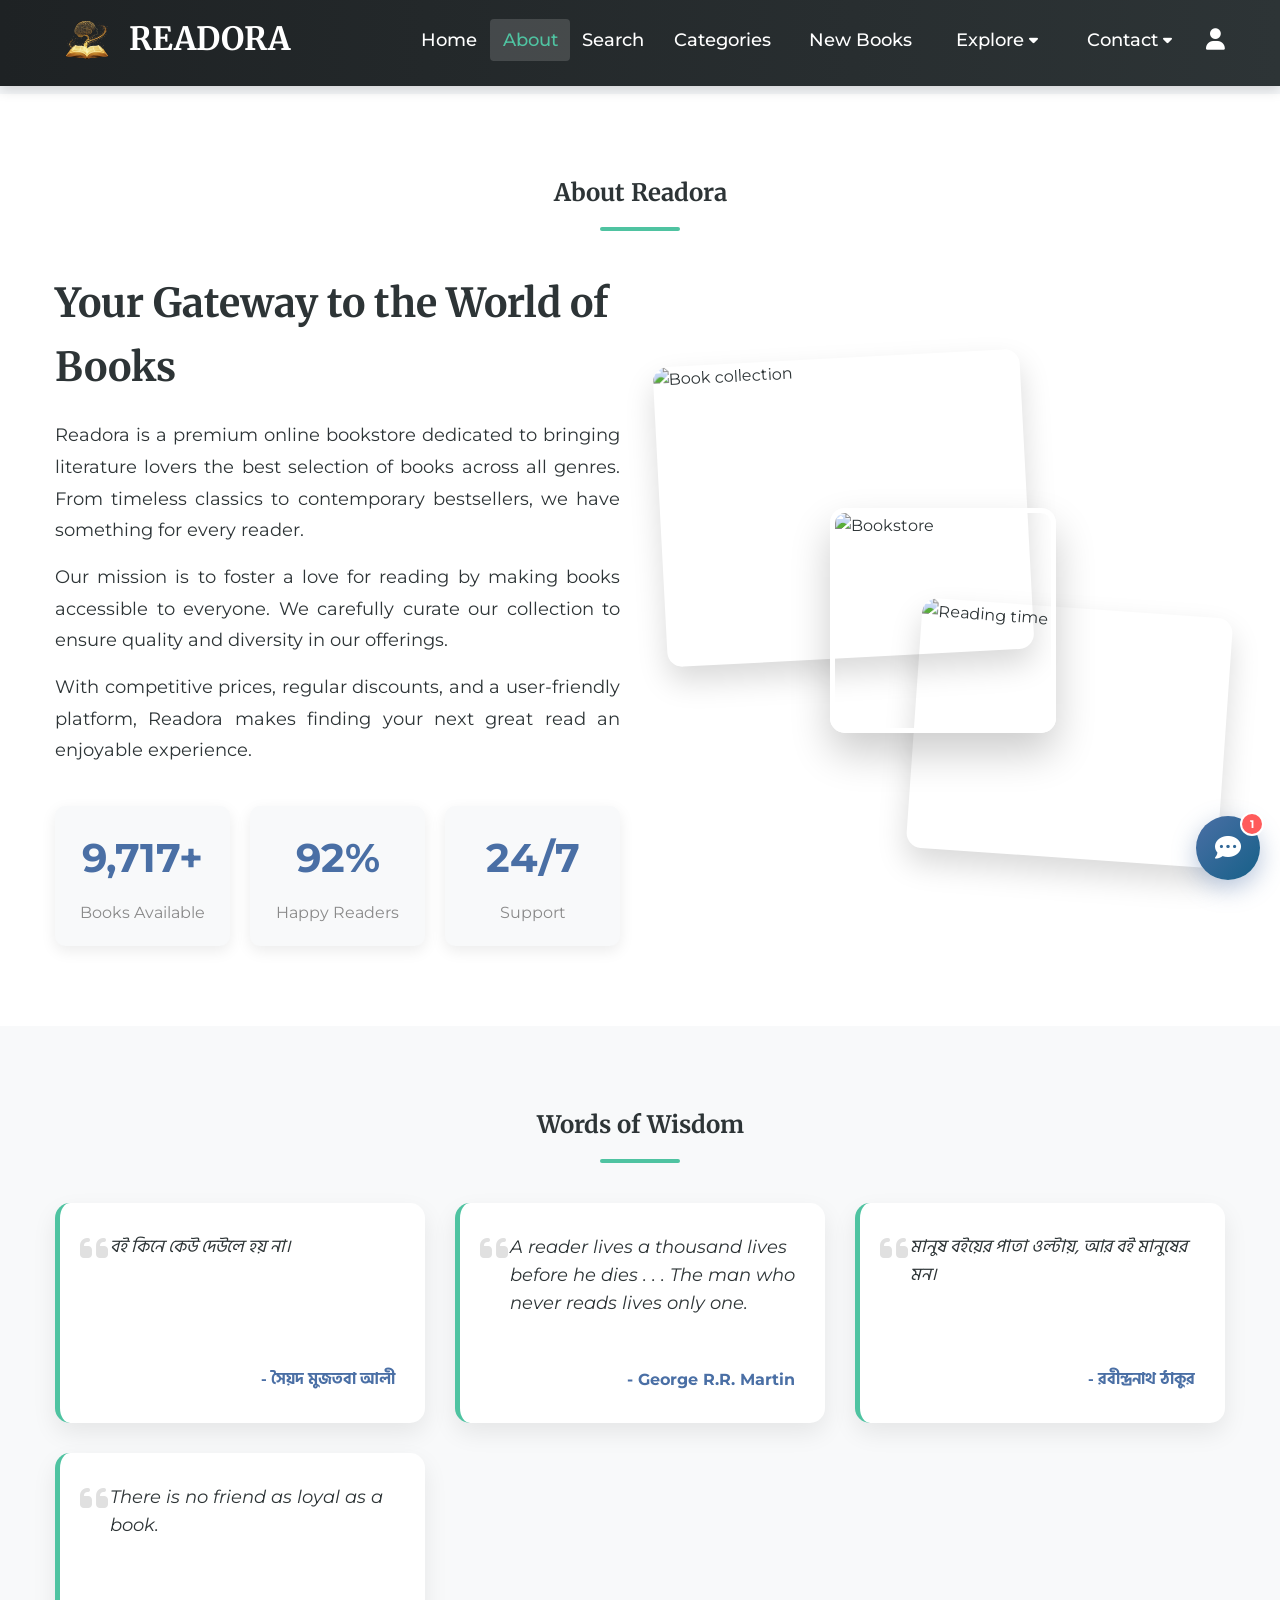
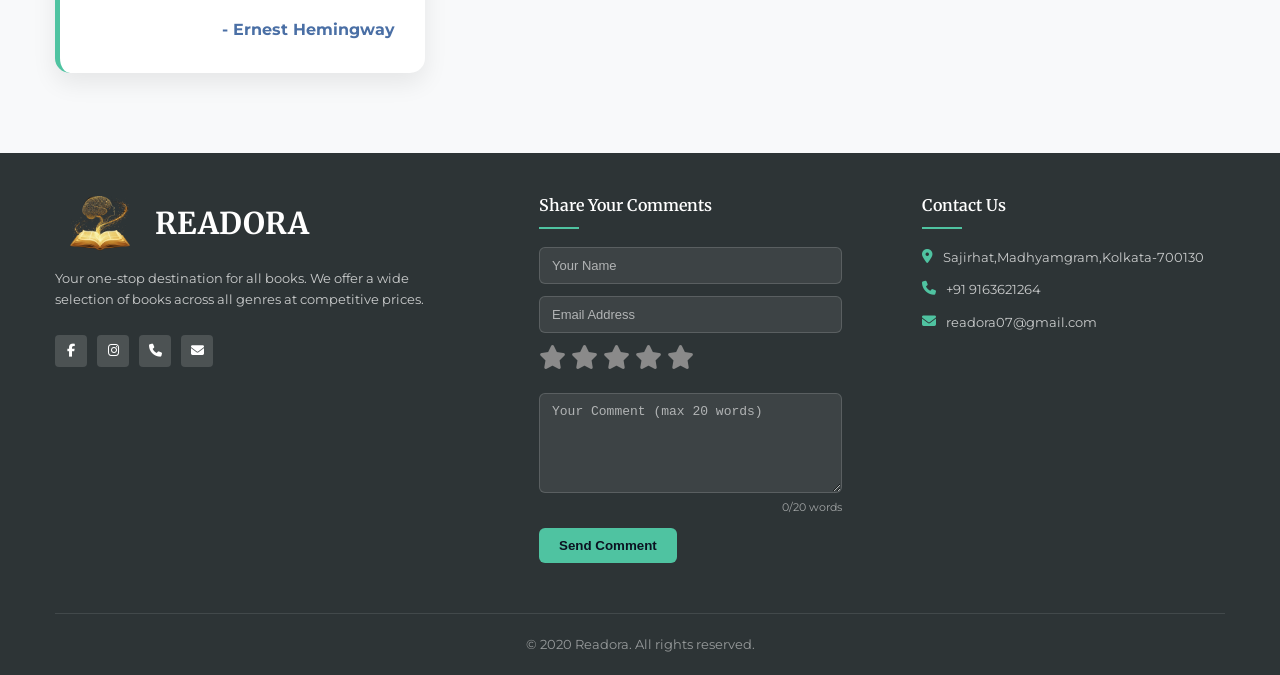
==== commit d0fca402: "Add files via upload" ====
--- a/about.html
+++ b/about.html
@@ -1659,7 +1659,92 @@
     
         .comment-word-count { font-size: 11px; color: rgba(255, 255, 255, 0.55); margin-top: -6px; text-align: right; }
         .comment-word-count.limit-reached { color: var(--warning, #ffc107); }
-    </style>
+        .book-img,
+        .book-details-img {
+            box-sizing: border-box;
+            display: flex;
+            align-items: center;
+            justify-content: center;
+            background-color: #f9f9f9;
+        }
+
+        .book-img img,
+        .book-details-img img {
+            display: block;
+            width: 100%;
+            height: 100%;
+            object-fit: contain !important;
+        }
+
+        @media (min-width: 1025px) and (max-width: 1200px) {
+            .book-card .book-img {
+                width: 120px !important;
+                min-width: 120px !important;
+                height: 170px !important;
+            }
+        }
+
+        @media (min-width: 769px) and (max-width: 1024px) {
+            .book-card .book-img {
+                width: 110px !important;
+                min-width: 110px !important;
+                height: 155px !important;
+            }
+        }
+
+        @media (max-width: 768px) {
+            .book-card .book-img {
+                width: 92px !important;
+                min-width: 92px !important;
+                height: 132px !important;
+            }
+        }
+
+        @media (max-width: 480px) {
+            .book-card .book-img {
+                width: 82px !important;
+                min-width: 82px !important;
+                height: 118px !important;
+            }
+        }
+
+        @media (max-width: 360px) {
+            .book-card .book-img {
+                width: 70px !important;
+                min-width: 70px !important;
+                height: 102px !important;
+            }
+        }
+
+        @media (max-width: 768px) and (orientation: landscape) {
+            .book-card .book-img {
+                width: 76px !important;
+                min-width: 76px !important;
+                height: 108px !important;
+            }
+        }
+    
+        .login-icon {
+            color: inherit;
+            font-size: 1.35rem;
+            text-decoration: none;
+            line-height: 1;
+            transition: color 0.2s ease;
+        }
+        .login-icon:hover, .login-icon:focus-visible { color: var(--accent, #4fc3a1); }
+
+        /* Keep the brand, navigation, cart and login controls on one desktop row. */
+        @media (min-width: 769px) {
+            .header-content { flex-wrap: nowrap; gap: 8px; }
+            .header-content > .logo { flex: 0 0 auto; white-space: nowrap; }
+            .header-content > nav { flex: 1 1 auto; min-width: 0; justify-content: flex-end; }
+            .header-content > nav ul { justify-content: flex-end; flex-wrap: nowrap; }
+            .header-content > nav ul li { margin-left: clamp(2px, 0.45vw, 10px); white-space: nowrap; }
+            .header-content > nav ul li a { padding-left: clamp(5px, 0.7vw, 12px); padding-right: clamp(5px, 0.7vw, 12px); }
+            .header-content > .header-right-icons { flex: 0 0 auto; gap: 14px; white-space: nowrap; }
+        }
+</style>
+    <link rel="stylesheet" href="header-layout.css?v=2">
 </head>
 <body>
     <header>
@@ -1695,10 +1780,11 @@
             </nav>
 
             <div class="header-right-icons">
-                 <div class="cart-icon" id="cart-icon">
+                 <a class="cart-icon" id="cart-icon" href="payment.html" aria-label="Open cart" title="Open cart">
                     <i class="fas fa-shopping-cart"></i>
                     <span id="cart-badge" class="cart-badge">0</span>
-                </div>
+                </a>
+                <a class="login-icon" href="log.html" aria-label="Log in" title="Log in"><i class="fas fa-user" aria-hidden="true"></i></a>
                 <button class="menu-toggle" id="menu-toggle">
                     <span></span>
                     <span></span>
@@ -2167,14 +2253,6 @@
             });
         }
         
-        // Cart icon click handler - redirect to payment.html
-        if (cartIcon) {
-            cartIcon.addEventListener('click', function(e) {
-                e.preventDefault();
-                window.location.href = 'payment.html';
-            });
-        }
-
         // Other modals
         if (closeAlertBtn) {
             closeAlertBtn.addEventListener('click', () => {
@@ -2190,7 +2268,7 @@
     });
     // --- END: SCRIPT FOR about.html ---
 </script>
-    <script src="global-ui.js?v=7"></script>
+    <script src="global-ui.js?v=22"></script>
     <script src="chatbot-widget.js" defer></script>
 </body>
-</html>+</html>
--- a/header-layout.css
+++ b/header-layout.css
@@ -0,0 +1,79 @@
+/* Shared header layout loaded before the page renders. */
+header {
+    position: fixed !important;
+    top: 0;
+    left: 0;
+    right: 0;
+    width: 100%;
+    z-index: 1000;
+}
+body { padding-top: 70px; }
+.header-right-icons .cart-icon { display: none !important; }
+.login-icon {
+    color: inherit;
+    font-size: 1.35rem;
+    line-height: 1;
+    text-decoration: none;
+    transition: color .2s ease;
+}
+.login-icon:hover, .login-icon:focus-visible { color: var(--accent, #4fc3a1); }
+
+@media (min-width: 769px) {
+    header { min-height: 86px; padding: 4px 0 !important; }
+    header .header-content {
+        display: grid !important;
+        grid-template-columns: max-content minmax(0, 1fr) max-content;
+        align-items: center;
+        min-height: 72px;
+        gap: 12px;
+    }
+    header .header-content > .logo { justify-self: start; min-width: max-content; white-space: nowrap; }
+    header .logo img { width: 64px !important; height: 64px !important; }
+    header .logo span { font-size: 32px !important; }
+    header .header-content > nav { justify-self: stretch; flex: initial; min-width: 0; width: 100%; justify-content: center; }
+    header nav ul { width: 100%; min-width: 0; justify-content: center; flex-wrap: nowrap; }
+    header nav ul { gap: 2px; }
+    header nav ul > li { flex: 0 0 auto; margin: 0 !important; white-space: nowrap; }
+    header nav ul > li:nth-child(1) { width: 78px; }
+    header nav ul > li:nth-child(2) { width: 80px; }
+    header nav ul > li:nth-child(3) { width: 82px; }
+    header nav ul > li:nth-child(4) { width: 132px; }
+    header nav ul > li:nth-child(5) { width: 140px; }
+    header nav ul > li:nth-child(6) { width: 130px; }
+    header nav ul > li:nth-child(7) { width: 130px; }
+    header nav ul > li > a { display: flex; align-items: center; justify-content: center; width: 100%; min-height: 42px; padding: 7px 6px; font-size: 18px; white-space: nowrap; }
+    header nav ul li.dropdown .dropdown-menu { width: max-content; min-width: 160px; }
+    header nav ul li.dropdown .dropdown-menu li { width: auto !important; }
+    header nav ul li.dropdown .dropdown-menu li a { justify-content: flex-start; }
+    header .header-content > .header-right-icons { justify-self: end; flex: initial; gap: 14px; }
+    header .login-icon { font-size: 1.35rem; }
+    body { padding-top: 94px; }
+}
+
+@media (min-width: 769px) and (max-width: 1100px) {
+    header .header-content { grid-template-columns: max-content minmax(0, 1fr) max-content; gap: 6px; }
+    header .logo img { width: 58px !important; height: 58px !important; }
+    header .logo span { font-size: 24px !important; }
+    header nav ul > li:nth-child(1) { width: 60px; }
+    header nav ul > li:nth-child(2) { width: 66px; }
+    header nav ul > li:nth-child(3) { width: 68px; }
+    header nav ul > li:nth-child(4) { width: 102px; }
+    header nav ul > li:nth-child(5) { width: 110px; }
+    header nav ul > li:nth-child(6) { width: 100px; }
+    header nav ul > li:nth-child(7) { width: 100px; }
+    header nav ul > li > a { font-size: 14px; padding: 6px 4px; }
+}
+
+@media (min-width: 769px) and (max-width: 850px) {
+    header .header-content { grid-template-columns: max-content minmax(0, 1fr) max-content; gap: 4px; }
+    header .logo img { width: 46px !important; height: 46px !important; }
+    header .logo span { font-size: 20px !important; }
+    header nav ul > li:nth-child(1) { width: 50px; }
+    header nav ul > li:nth-child(2) { width: 56px; }
+    header nav ul > li:nth-child(3) { width: 56px; }
+    header nav ul > li:nth-child(4) { width: 88px; }
+    header nav ul > li:nth-child(5) { width: 95px; }
+    header nav ul > li:nth-child(6) { width: 80px; }
+    header nav ul > li:nth-child(7) { width: 84px; }
+    header nav ul > li > a { font-size: 12px; padding: 5px 2px; }
+}
